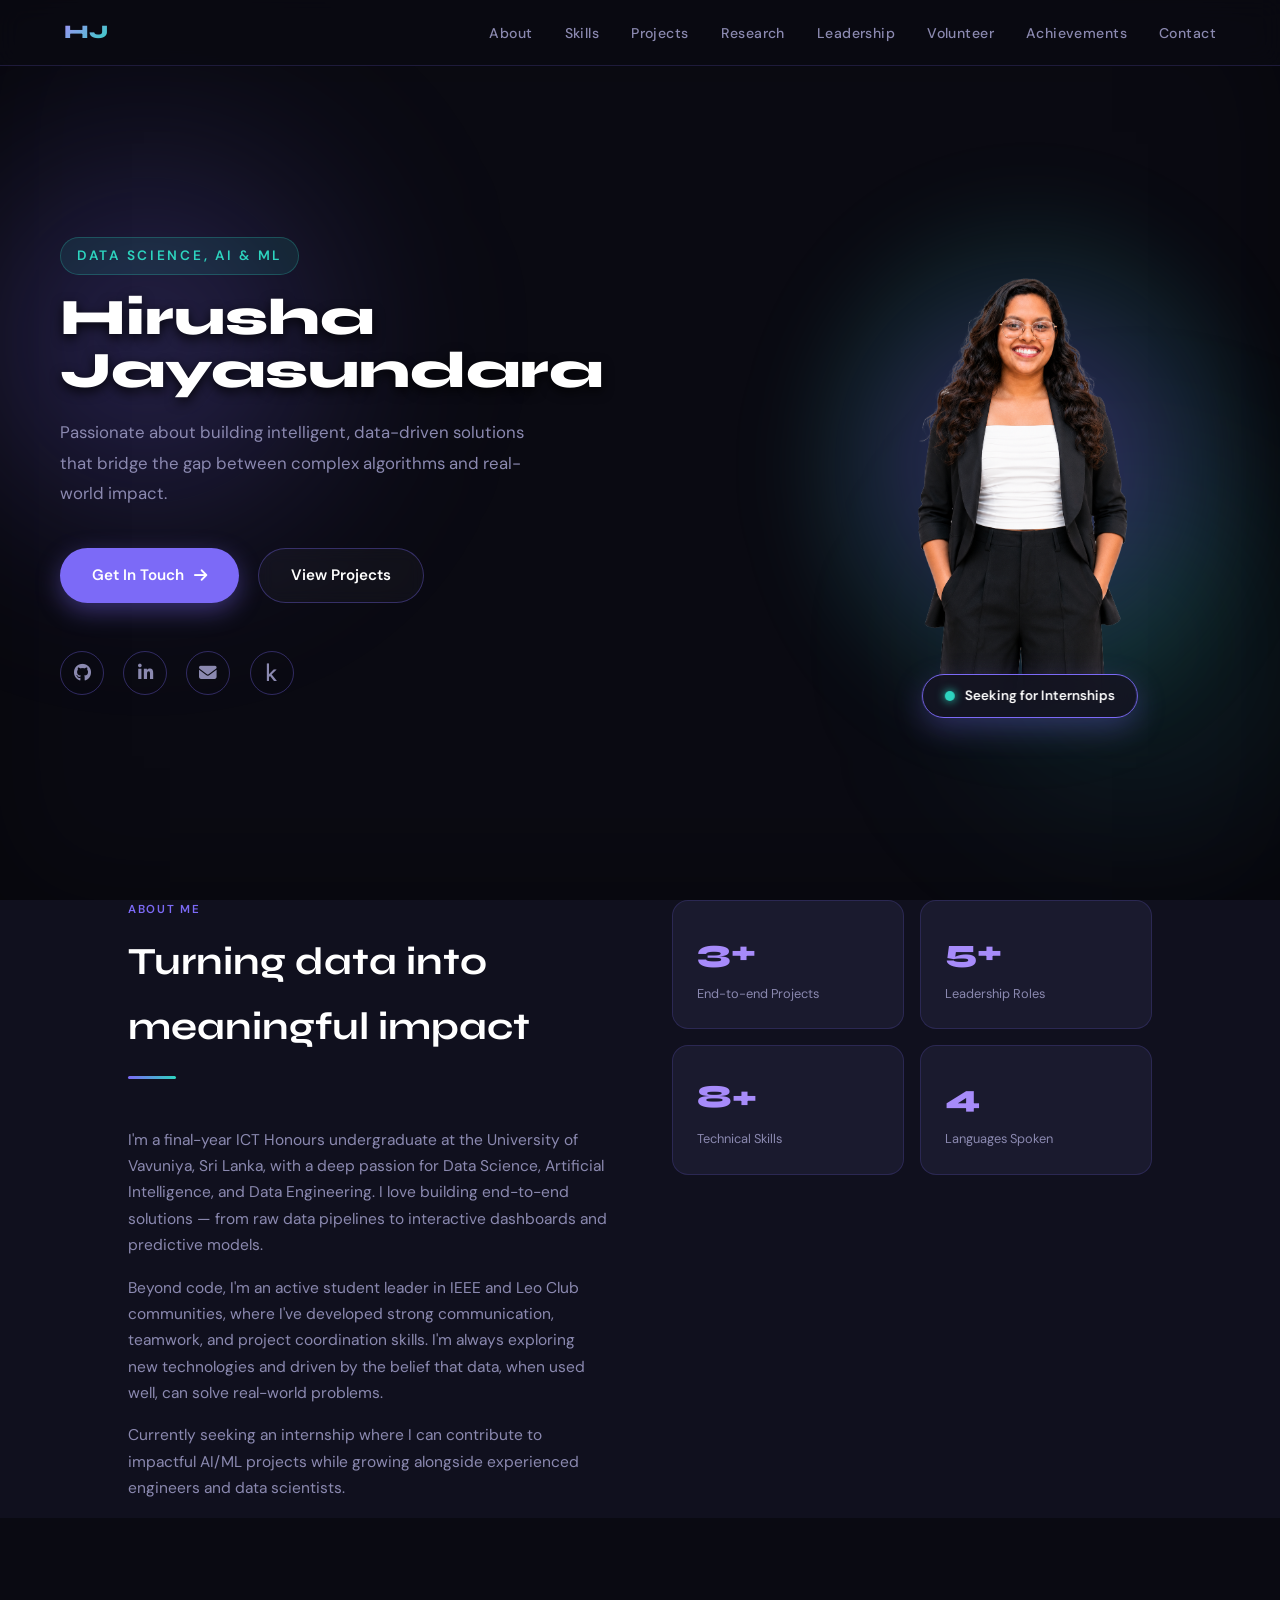
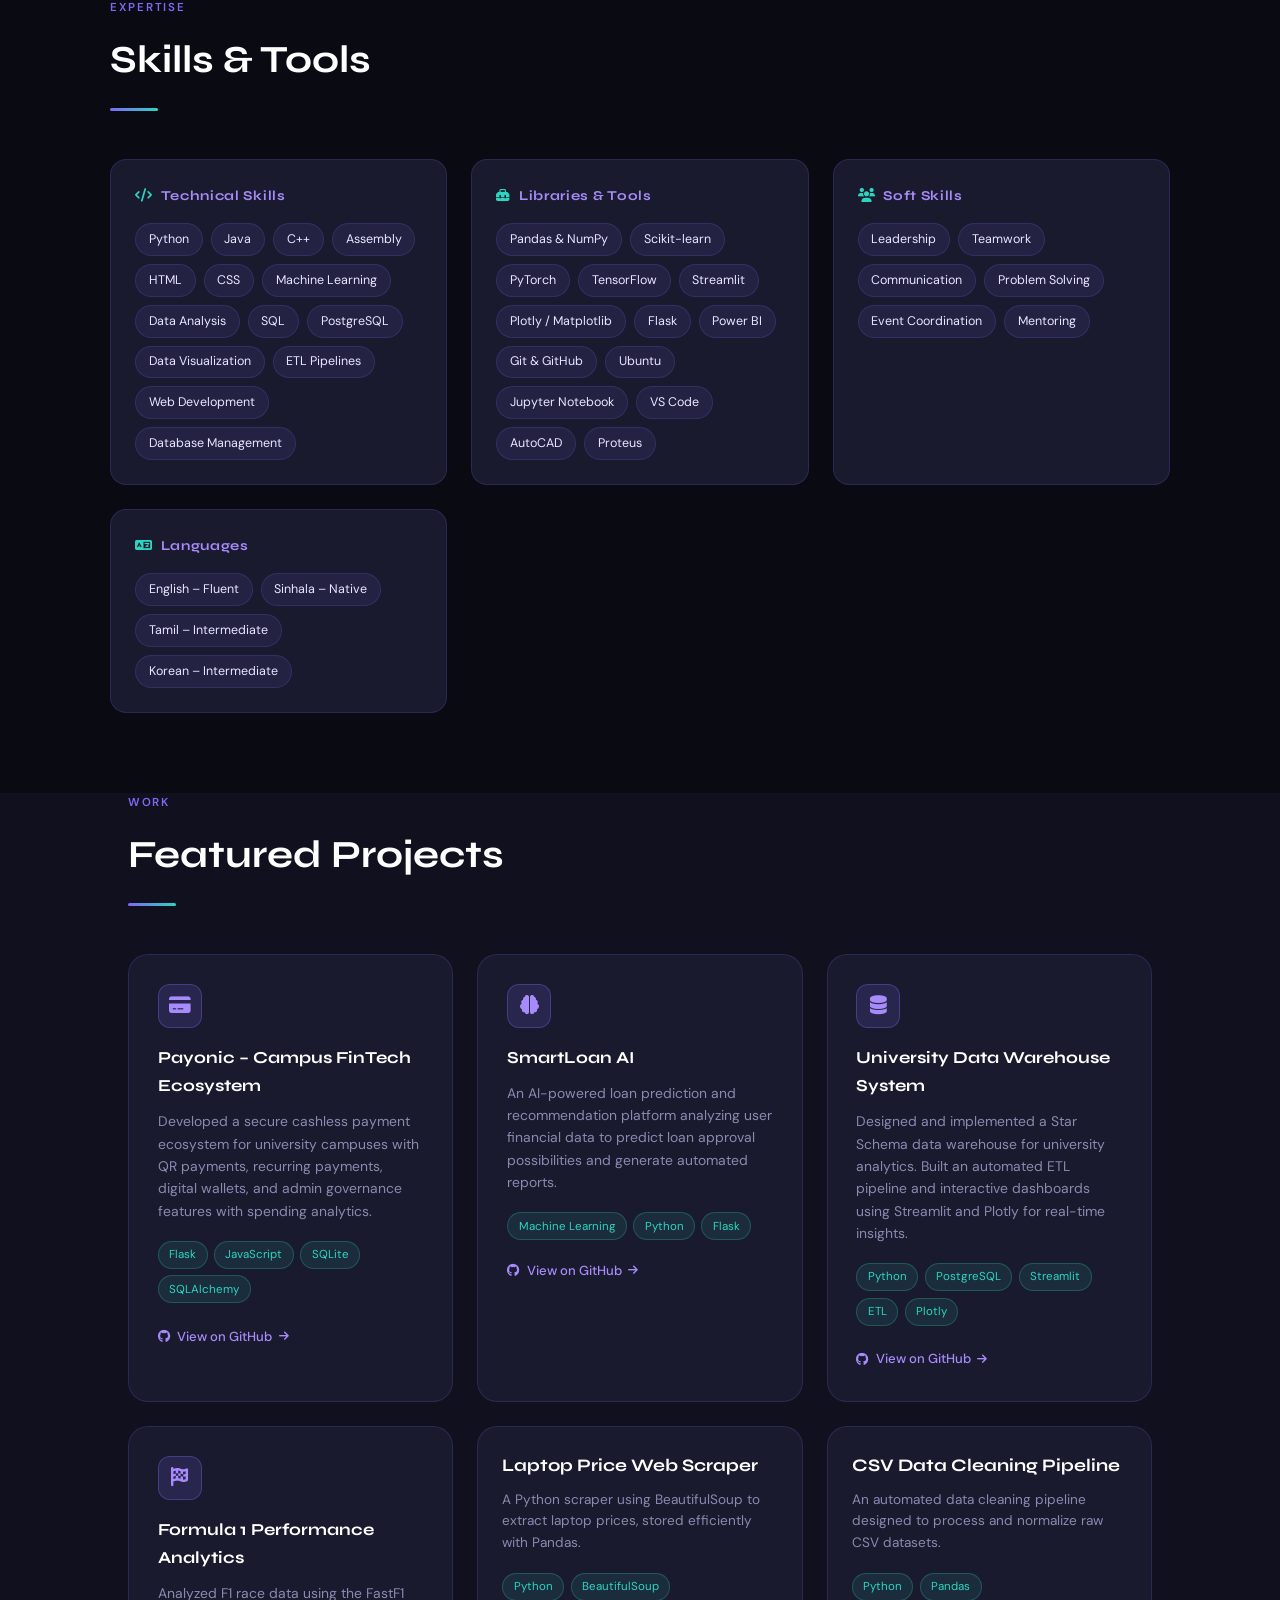
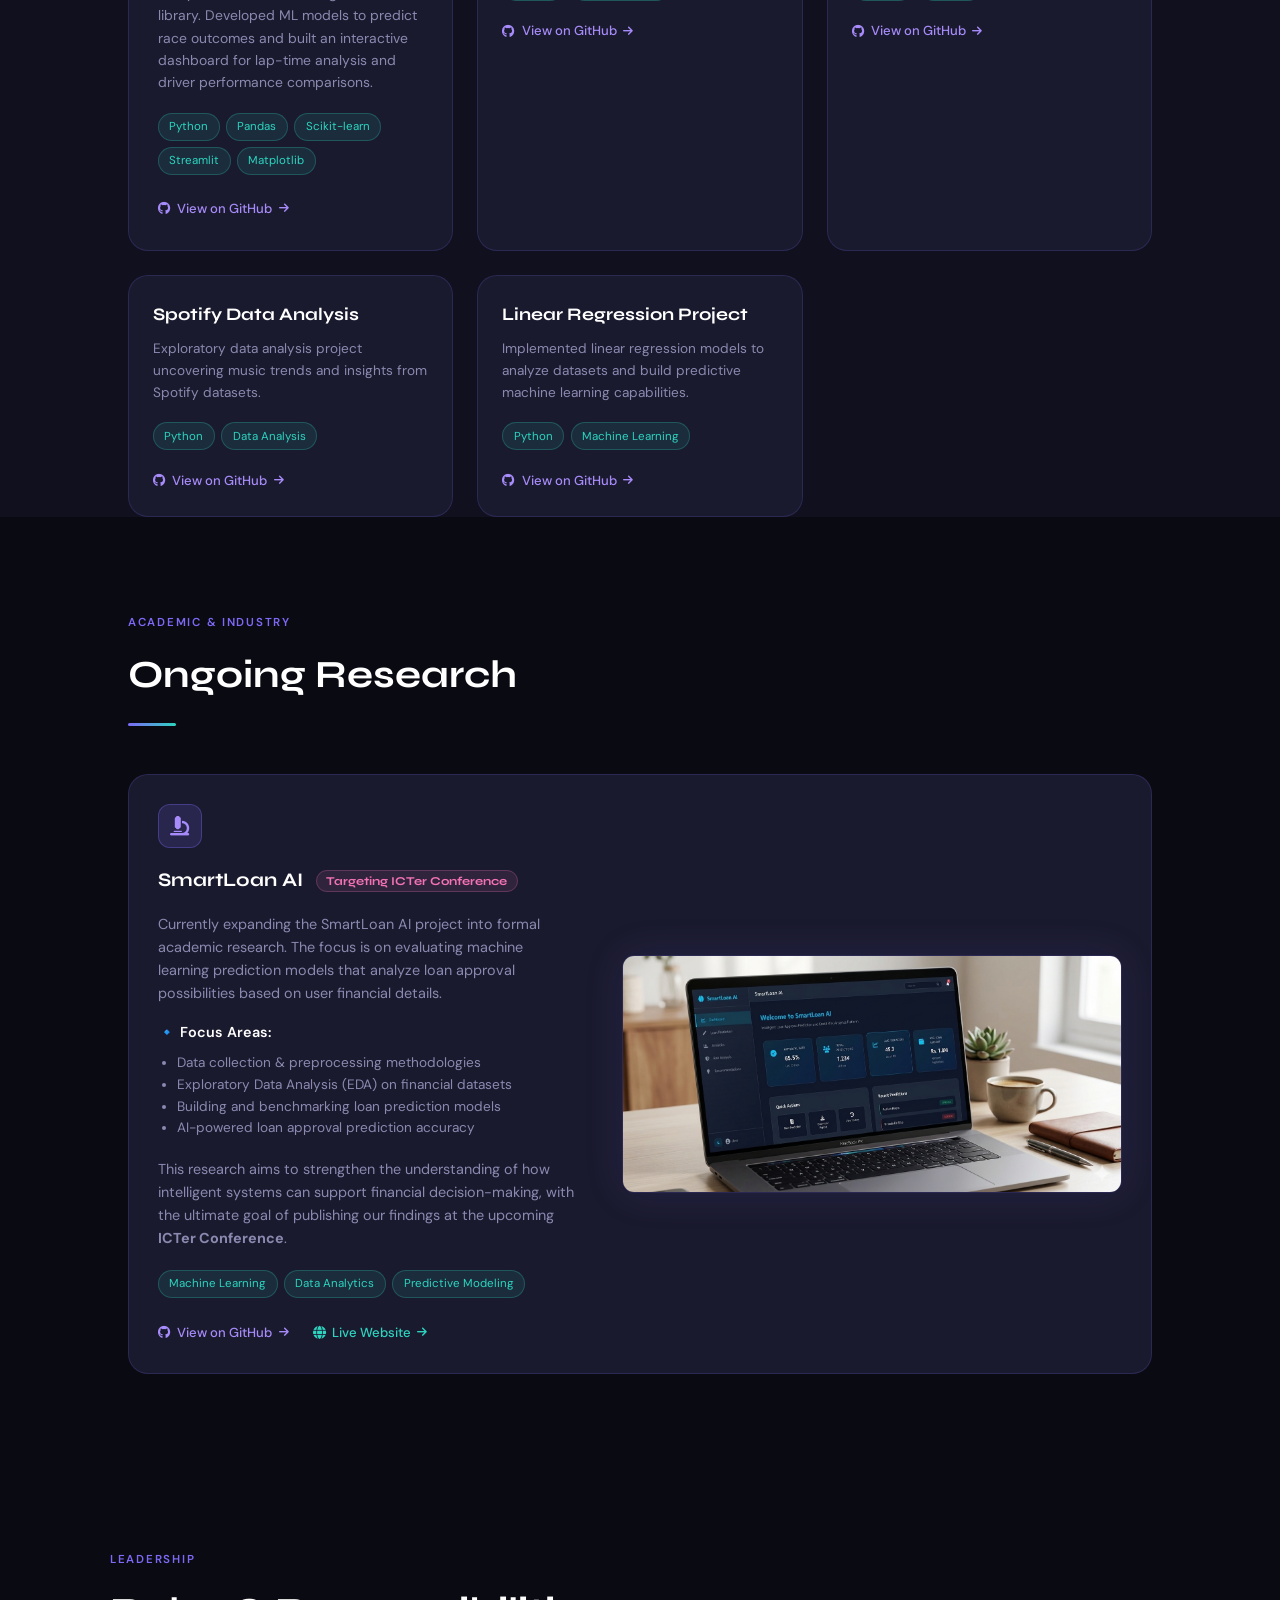
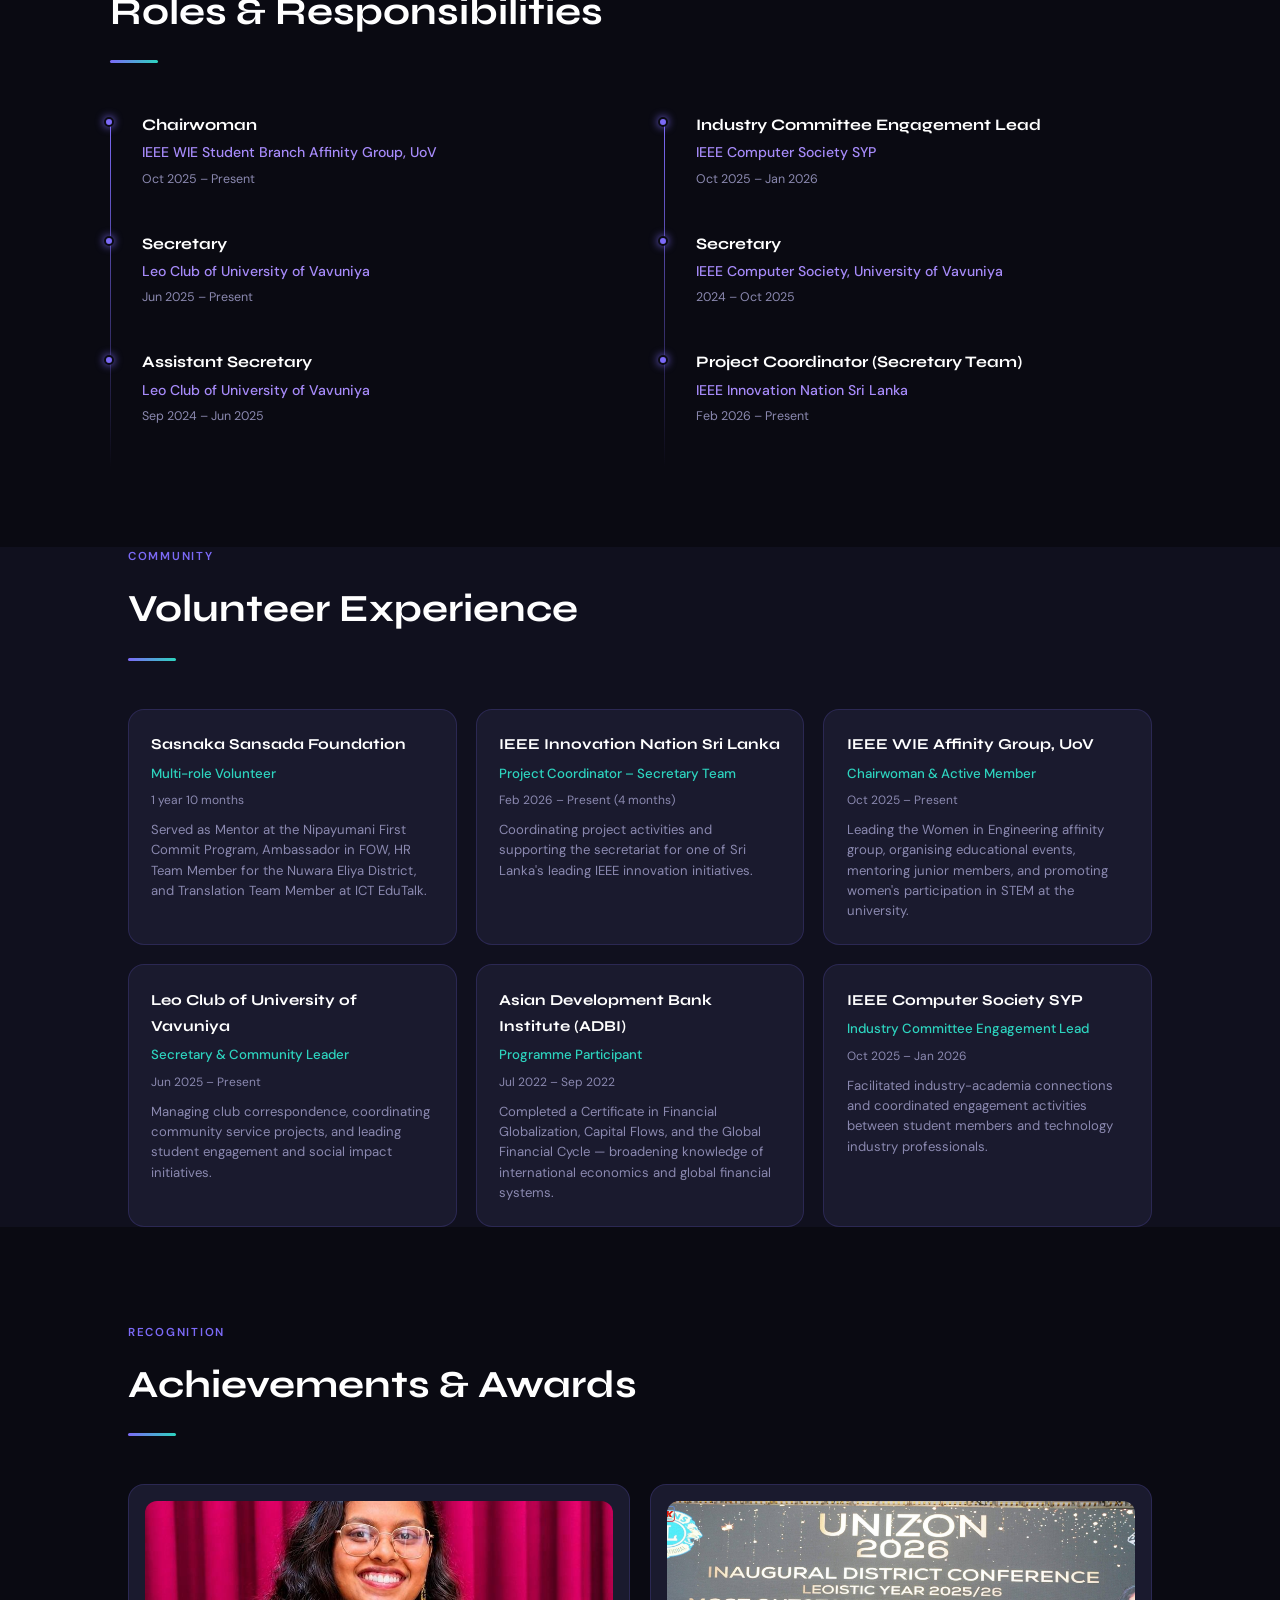
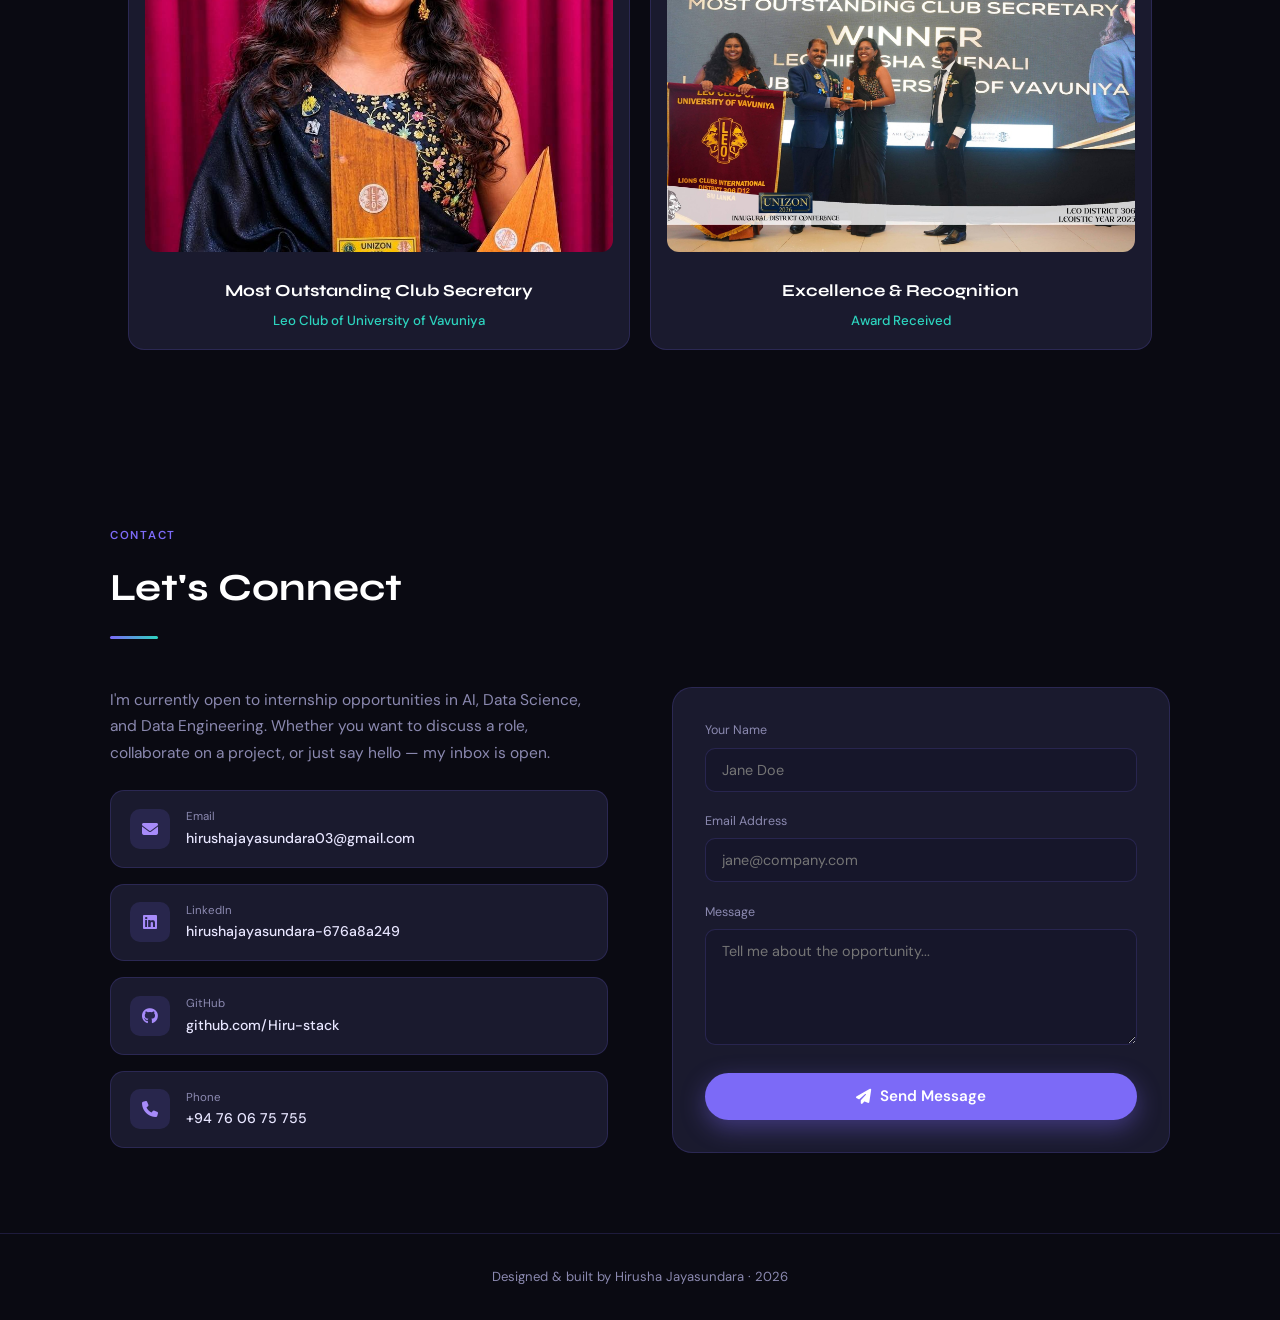
==== index.html @ dc1d9397 "Initial commit" ====
<!DOCTYPE html>
<html lang="en">
<head>
<meta charset="UTF-8"/>
<meta name="viewport" content="width=device-width, initial-scale=1.0"/>
<title>Hirusha Jayasundara – AI & Data Science</title>
<link href="https://fonts.googleapis.com/css2?family=Syne:wght@400;600;700;800&family=DM+Sans:ital,wght@0,300;0,400;0,500;1,300&display=swap" rel="stylesheet"/>
<link rel="stylesheet" href="https://cdnjs.cloudflare.com/ajax/libs/font-awesome/6.5.0/css/all.min.css"/>
<style>
  :root {
    --bg: #0a0a12;
    --bg2: #10101e;
    --bg3: #16162a;
    --card: #1a1a2e;
    --card2: #1f1f38;
    --accent: #7c6af7;
    --accent2: #a78bfa;
    --teal: #2dd4bf;
    --pink: #f472b6;
    --text: #e8e6ff;
    --muted: #8b89b0;
    --border: rgba(124,106,247,0.18);
    --border2: rgba(124,106,247,0.35);
    --glow: 0 0 40px rgba(124,106,247,0.12);
  }
  * { margin:0; padding:0; box-sizing:border-box; }
  html { scroll-behavior: smooth; }
  body {
    font-family: 'DM Sans', sans-serif;
    background: var(--bg);
    color: var(--text);
    overflow-x: hidden;
    line-height: 1.7;
  }

  /* SCROLLBAR */
  ::-webkit-scrollbar { width: 4px; }
  ::-webkit-scrollbar-track { background: var(--bg); }
  ::-webkit-scrollbar-thumb { background: var(--accent); border-radius: 2px; }

  /* NAV */
  nav {
    position: fixed; top: 0; left: 0; right: 0; z-index: 100;
    display: flex; align-items: center; justify-content: space-between;
    padding: 1rem 4rem;
    background: rgba(10,10,18,0.85);
    backdrop-filter: blur(12px);
    border-bottom: 0.5px solid var(--border);
  }
  .nav-logo {
    font-family: 'Syne', sans-serif;
    font-weight: 800; font-size: 1.2rem;
    background: linear-gradient(135deg, var(--accent2), var(--teal));
    -webkit-background-clip: text; -webkit-text-fill-color: transparent;
    background-clip: text;
  }
  .nav-links { display: flex; gap: 2rem; list-style: none; }
  .nav-links a {
    color: var(--muted); text-decoration: none; font-size: 0.88rem;
    font-weight: 500; letter-spacing: 0.03em;
    transition: color 0.2s;
  }
  .nav-links a:hover { color: var(--accent2); }

  /* SECTIONS */
  section { padding: 6rem 4rem; max-width: 1100px; margin: 0 auto; }

  /* GLOBAL CONTAINER */
.container {
  max-width: 1200px;
  margin: 0 auto;
  padding: 0 20px;
}

/* STANDARD SECTION SPACING */
section {
  padding-top: 80px;
  padding-bottom: 80px;
  padding-left: 20px;
  padding-right: 20px;
}

/* HERO WRAPPER CONTAINER */
.hero-wrapper {
  width: 100%;
}

/* Ensure hero content stays within container */
.hero-wrapper > .hero-3col {
  max-width: 1200px;
  margin: 0 auto;
}

/* MOBILE STACKING ORDER: Image on top */
@media (max-width: 900px) {
  .hero-center {
    order: -1; /* bring portrait to top */
  }
}

  /* HERO – 3-column glowing layout */
  #hero {
    min-height: 100vh;
    display: flex;
    align-items: center;
    justify-content: center;
    padding: 6rem 0 4rem; /* container handles horizontal padding */
    position: relative;
    overflow: hidden;
    background: var(--bg);
    /* subtle dark overlay */
    box-shadow: inset 0 0 120px rgba(0,0,0,0.4);
    
    /* OVERRIDE default section constraints so hero spans full screen */
    max-width: 100%;
    margin: 0;
  }

  /* Glowing background blobs */
  .hero-glow {
    position: absolute;
    border-radius: 50%;
    filter: blur(90px);
    pointer-events: none;
    z-index: 0;
  }
  .hero-glow-l {
    width: 500px; height: 500px;
    background: radial-gradient(circle, rgba(124,106,247,0.35) 0%, transparent 70%);
    top: 10%; left: -8%;
  }
  .hero-glow-r {
    width: 420px; height: 420px;
    background: radial-gradient(circle, rgba(45,212,191,0.18) 0%, transparent 70%);
    bottom: 5%; right: -5%;
  }

  /* 2-column grid */
  .hero-2col {
    position: relative; z-index: 1;
    display: grid;
    grid-template-columns: 1.1fr 0.9fr;
    align-items: center;
    gap: 4rem;
    width: 100%;
    margin: 0 auto;
  }

  /* LEFT: Content */
  .hero-content {
    display: flex;
    flex-direction: column;
    align-items: flex-start;
  }
  .hero-label {
    font-size: 0.85rem;
    font-weight: 600;
    letter-spacing: 0.2em;
    text-transform: uppercase;
    color: var(--teal);
    margin-bottom: 1rem;
    background: rgba(45,212,191,0.1);
    padding: 0.4rem 1rem;
    border-radius: 100px;
    border: 1px solid rgba(45,212,191,0.25);
  }
  .hero-name {
    font-family: 'Syne', sans-serif;
    font-size: clamp(2.5rem, 4vw, 4rem);
    font-weight: 800;
    line-height: 1.05;
    color: #fff;
    text-shadow: 0 4px 12px rgba(0,0,0,0.8);
    margin-bottom: 1.2rem;
    white-space: nowrap;
  }
  .hero-desc {
    font-size: 1.05rem;
    color: var(--muted);
    line-height: 1.8;
    margin-bottom: 2.5rem;
    max-width: 500px;
  }
  .hero-actions {
    display: flex;
    gap: 1.2rem;
    margin-bottom: 3rem;
  }
  .btn-primary {
    display: inline-flex;
    align-items: center;
    gap: 0.6rem;
    background: var(--accent);
    color: #fff;
    font-weight: 600;
    font-size: 0.95rem;
    padding: 0.85rem 2rem;
    border-radius: 100px;
    text-decoration: none;
    transition: all 0.3s;
    box-shadow: 0 8px 24px rgba(124,106,247,0.4);
  }
  .btn-primary:hover {
    background: #6a57e6;
    transform: translateY(-3px);
    box-shadow: 0 12px 32px rgba(124,106,247,0.6);
  }
  .btn-secondary {
    display: inline-flex;
    align-items: center;
    gap: 0.6rem;
    background: rgba(255,255,255,0.03);
    border: 1px solid var(--border2);
    color: #fff;
    font-weight: 600;
    font-size: 0.95rem;
    padding: 0.85rem 2rem;
    border-radius: 100px;
    text-decoration: none;
    transition: all 0.3s;
    backdrop-filter: blur(8px);
  }
  .btn-secondary:hover {
    background: rgba(255,255,255,0.08);
    transform: translateY(-3px);
    border-color: var(--accent);
  }
  
  .hero-socials {
    display: flex;
    gap: 1.2rem;
  }
  .hero-socials a {
    width: 44px; height: 44px;
    display: flex; align-items: center; justify-content: center;
    border-radius: 50%;
    border: 1px solid var(--border2);
    color: var(--muted);
    font-size: 1.1rem;
    text-decoration: none;
    transition: all 0.3s;
  }
  .hero-socials a:hover {
    color: #fff;
    border-color: var(--accent);
    background: rgba(124,106,247,0.15);
    transform: translateY(-4px);
  }

  /* RIGHT: Visual */
  .hero-visual {
    position: relative;
    display: flex;
    justify-content: flex-end;
    align-items: center;
  }
  .hero-portrait-wrap {
    position: relative;
    width: 100%;
    max-width: 380px;
  }
  .hero-portrait-glow {
    position: absolute;
    inset: -30px;
    background: radial-gradient(circle at 50% 50%, rgba(124,106,247,0.4) 0%, rgba(45,212,191,0.1) 60%, transparent 80%);
    border-radius: 50%;
    filter: blur(40px);
    z-index: 0;
  }
  .hero-portrait {
    position: relative; z-index: 1;
    width: 100%;
    border-radius: 20px;
    display: block;
    object-fit: cover;
  }
  .hero-badge {
    position: absolute;
    bottom: -15px;
    left: 50%;
    transform: translateX(-50%);
    z-index: 10;
    display: flex;
    align-items: center;
    gap: 0.6rem;
    background: rgba(20,20,35,0.85);
    border: 1px solid var(--accent);
    border-radius: 100px;
    padding: 0.6rem 1.4rem;
    font-size: 0.85rem;
    font-weight: 600;
    color: #fff;
    white-space: nowrap;
    backdrop-filter: blur(12px);
    box-shadow: 0 10px 30px rgba(124,106,247,0.3);
  }
  .badge-dot {
    width: 10px; height: 10px;
    border-radius: 50%;
    background: var(--teal);
    animation: pulse 2s infinite;
    flex-shrink: 0;
    box-shadow: 0 0 10px var(--teal);
  }
  @keyframes pulse {
    0%,100% { opacity:1; }
    50% { opacity:0.4; }
  }

  /* SECTION HEADERS */
  .sec-label {
    font-size: 0.72rem; font-weight: 600; letter-spacing: 0.15em;
    text-transform: uppercase; color: var(--accent); margin-bottom: 0.6rem;
  }
  .sec-title {
    font-family: 'Syne', sans-serif; font-size: clamp(1.8rem, 3vw, 2.4rem);
    font-weight: 700; margin-bottom: 1rem; color: #fff;
  }
  .sec-line {
    width: 48px; height: 3px; border-radius: 2px;
    background: linear-gradient(90deg, var(--accent), var(--teal));
    margin-bottom: 3rem;
  }

  /* ABOUT */
  #about { background: var(--bg2); max-width: 100%; padding-left: 10vw; padding-right: 10vw; }
  .about-inner { max-width: 1100px; margin: 0 auto; display: grid; grid-template-columns: 1fr 1fr; gap: 4rem; align-items: start; }
  .about-text p { color: var(--muted); margin-bottom: 1rem; font-size: 0.97rem; }
  .about-stats { display: grid; grid-template-columns: 1fr 1fr; gap: 1rem; }
  .stat-card {
    background: var(--card); border: 0.5px solid var(--border);
    border-radius: 16px; padding: 1.5rem;
    transition: border-color 0.2s, transform 0.2s;
  }
  .stat-card:hover { border-color: var(--border2); transform: translateY(-3px); }
  .stat-num {
    font-family: 'Syne', sans-serif; font-size: 2rem;
    font-weight: 800; color: var(--accent2);
  }
  .stat-lbl { font-size: 0.8rem; color: var(--muted); margin-top: 0.2rem; }

  /* SKILLS */
  .skills-grid { display: grid; grid-template-columns: repeat(auto-fit, minmax(280px, 1fr)); gap: 1.5rem; }
  .skill-group {
    background: var(--card); border: 0.5px solid var(--border);
    border-radius: 16px; padding: 1.5rem;
    transition: border-color 0.2s;
  }
  .skill-group:hover { border-color: var(--border2); }
  .skill-group-title {
    font-family: 'Syne', sans-serif; font-weight: 700;
    font-size: 0.85rem; letter-spacing: 0.05em;
    color: var(--accent2); margin-bottom: 1rem;
    display: flex; align-items: center; gap: 0.5rem;
  }
  .skill-group-title i { color: var(--teal); }
  .skill-tags { display: flex; flex-wrap: wrap; gap: 0.5rem; }
  .skill-tag {
    background: rgba(124,106,247,0.1); border: 0.5px solid var(--border);
    color: var(--text); font-size: 0.78rem; font-weight: 400;
    padding: 0.3rem 0.8rem; border-radius: 100px;
    transition: all 0.2s;
  }
  .skill-tag:hover { background: rgba(124,106,247,0.2); border-color: var(--border2); }

  /* PROJECTS */
  #projects { background: var(--bg2); max-width: 100%; padding-left: 10vw; padding-right: 10vw; }
  .projects-inner { max-width: 1100px; margin: 0 auto; }
  .projects-grid { display: grid; grid-template-columns: repeat(auto-fit, minmax(320px, 1fr)); gap: 1.5rem; }
  .project-card {
    background: var(--card); border: 0.5px solid var(--border);
    border-radius: 20px; padding: 1.8rem;
    transition: all 0.3s; position: relative; overflow: hidden;
  }
  .project-card::before {
    content: ''; position: absolute; top: 0; left: 0; right: 0; height: 2px;
    background: linear-gradient(90deg, var(--accent), var(--teal));
    opacity: 0; transition: opacity 0.3s;
  }
  .project-card:hover { border-color: var(--border2); transform: translateY(-4px); box-shadow: var(--glow); }
  .project-card:hover::before { opacity: 1; }
  .project-icon {
    width: 44px; height: 44px; border-radius: 12px;
    background: rgba(124,106,247,0.15); border: 0.5px solid var(--border2);
    display: flex; align-items: center; justify-content: center;
    margin-bottom: 1rem; font-size: 1.2rem; color: var(--accent2);
  }
  .project-name {
    font-family: 'Syne', sans-serif; font-size: 1.05rem;
    font-weight: 700; color: #fff; margin-bottom: 0.6rem;
  }
  .project-desc { font-size: 0.87rem; color: var(--muted); margin-bottom: 1.2rem; line-height: 1.6; }
  .project-stack { display: flex; flex-wrap: wrap; gap: 0.4rem; margin-bottom: 1.2rem; }
  .stack-tag {
    font-size: 0.72rem; padding: 0.2rem 0.65rem; border-radius: 100px;
    background: rgba(45,212,191,0.1); color: var(--teal);
    border: 0.5px solid rgba(45,212,191,0.25);
  }
  .project-link {
    display: inline-flex; align-items: center; gap: 0.4rem;
    color: var(--accent2); text-decoration: none; font-size: 0.82rem;
    font-weight: 500; transition: gap 0.2s;
  }
  .project-link:hover { gap: 0.7rem; }

  /* GITHUB REPOS */
  .github-section { margin-top: 3rem; }
  .github-title {
    font-family: 'Syne', sans-serif; font-weight: 700; font-size: 1.1rem;
    color: #fff; margin-bottom: 1.2rem;
    display: flex; align-items: center; gap: 0.7rem;
  }
  .github-title i { color: var(--muted); }
  #gh-repos { display: grid; grid-template-columns: repeat(auto-fit, minmax(260px, 1fr)); gap: 1rem; }
  .repo-card {
    background: var(--card2); border: 0.5px solid var(--border);
    border-radius: 14px; padding: 1.2rem; text-decoration: none;
    transition: all 0.2s; display: block;
  }
  .repo-card:hover { border-color: var(--border2); transform: translateY(-2px); }
  .repo-name { font-weight: 600; font-size: 0.88rem; color: var(--accent2); margin-bottom: 0.4rem; }
  .repo-desc { font-size: 0.8rem; color: var(--muted); margin-bottom: 0.8rem; line-height: 1.5; }
  .repo-meta { display: flex; align-items: center; gap: 1rem; font-size: 0.75rem; color: var(--muted); }
  .repo-lang { display: flex; align-items: center; gap: 0.35rem; }
  .lang-dot { width: 8px; height: 8px; border-radius: 50%; }
  .repo-stars { display: flex; align-items: center; gap: 0.3rem; }
  .gh-loading { color: var(--muted); font-size: 0.88rem; padding: 1rem; }

  /* LEADERSHIP */
  .timeline { position: relative; padding-left: 2rem; }
  .timeline::before {
    content: ''; position: absolute; left: 0; top: 0.6rem; bottom: 0;
    width: 1px; background: linear-gradient(180deg, var(--accent), transparent);
  }
  .tl-item { position: relative; margin-bottom: 2.5rem; }
  .tl-dot {
    position: absolute; left: -2.4rem; top: 0.4rem;
    width: 10px; height: 10px; border-radius: 50%;
    background: var(--accent); border: 2px solid var(--bg);
    box-shadow: 0 0 8px var(--accent);
  }
  .tl-role {
    font-family: 'Syne', sans-serif; font-weight: 700; font-size: 1rem; color: #fff;
  }
  .tl-org { color: var(--accent2); font-size: 0.88rem; font-weight: 500; margin: 0.2rem 0; }
  .tl-period { color: var(--muted); font-size: 0.78rem; }

  /* VOLUNTEER */
  #volunteer { background: var(--bg2); max-width: 100%; padding-left: 10vw; padding-right: 10vw; }
  .volunteer-inner { max-width: 1100px; margin: 0 auto; }
  .vol-grid { display: grid; grid-template-columns: repeat(auto-fit, minmax(280px, 1fr)); gap: 1.2rem; }
  .vol-card {
    background: var(--card); border: 0.5px solid var(--border);
    border-radius: 16px; padding: 1.4rem;
    transition: all 0.2s;
  }
  .vol-card:hover { border-color: var(--border2); transform: translateY(-3px); }
  .vol-org { font-family: 'Syne', sans-serif; font-weight: 700; font-size: 0.95rem; color: #fff; margin-bottom: 0.3rem; }
  .vol-role { color: var(--teal); font-size: 0.83rem; font-weight: 500; margin-bottom: 0.3rem; }
  .vol-period { color: var(--muted); font-size: 0.75rem; margin-bottom: 0.6rem; }
  .vol-desc { color: var(--muted); font-size: 0.82rem; line-height: 1.55; }

  /* CONTACT */
  .contact-grid { display: grid; grid-template-columns: 1fr 1fr; gap: 4rem; align-items: start; }
  .contact-text p { color: var(--muted); font-size: 0.97rem; margin-bottom: 1.5rem; }
  .contact-links { display: flex; flex-direction: column; gap: 1rem; }
  .contact-link {
    display: flex; align-items: center; gap: 1rem;
    background: var(--card); border: 0.5px solid var(--border);
    border-radius: 14px; padding: 1rem 1.2rem;
    text-decoration: none; color: var(--text);
    transition: all 0.2s;
  }
  .contact-link:hover { border-color: var(--border2); transform: translateX(4px); }
  .contact-icon {
    width: 40px; height: 40px; border-radius: 10px;
    background: rgba(124,106,247,0.15);
    display: flex; align-items: center; justify-content: center;
    font-size: 1rem; color: var(--accent2); flex-shrink: 0;
  }
  .cl-label { font-size: 0.72rem; color: var(--muted); }
  .cl-val { font-size: 0.88rem; font-weight: 500; color: var(--text); }
  .contact-form { background: var(--card); border: 0.5px solid var(--border); border-radius: 20px; padding: 2rem; }
  .form-row { margin-bottom: 1.2rem; }
  .form-row label { display: block; font-size: 0.78rem; color: var(--muted); margin-bottom: 0.4rem; }
  .form-row input, .form-row textarea {
    width: 100%; background: var(--bg3); border: 0.5px solid var(--border);
    border-radius: 10px; padding: 0.75rem 1rem; color: var(--text);
    font-family: 'DM Sans', sans-serif; font-size: 0.9rem;
    outline: none; transition: border-color 0.2s; resize: vertical;
  }
  .form-row input:focus, .form-row textarea:focus { border-color: var(--border2); }

  /* FOOTER */
  footer {
    text-align: center; padding: 2rem; color: var(--muted);
    font-size: 0.82rem; border-top: 0.5px solid var(--border);
  }

  /* ANIMATIONS */
  .fade-up { opacity: 0; transform: translateY(24px); transition: opacity 0.6s ease, transform 0.6s ease; }
  .fade-up.visible { opacity: 1; transform: translateY(0); }

  /* RESPONSIVE */
  @media (max-width: 900px) {
    .hero-2col {
      grid-template-columns: 1fr;
      text-align: center;
      gap: 3rem;
    }
    .hero-content {
      align-items: center;
    }
    .hero-desc { max-width: 100%; }
    .hero-visual { justify-content: center; order: -1; } /* Image on top */
    .hero-portrait-wrap { width: clamp(240px, 70vw, 320px); margin: 0 auto; }
  }
  @media (max-width: 768px) {
    nav { padding: 1rem 1.5rem; }
    .nav-links { display: none; }
    section { padding: 4rem 1.5rem; }
    #hero, #about, #projects, #research, #volunteer, #achievements { padding-left: 1.5rem; padding-right: 1.5rem; }
    .about-inner, .contact-grid { grid-template-columns: 1fr; }
    .about-stats { grid-template-columns: 1fr 1fr; }
  }
</style>
</head>
<body>

<nav>
  <div class="nav-logo">HJ</div>
  <ul class="nav-links">
    <li><a href="#about">About</a></li>
    <li><a href="#skills">Skills</a></li>
    <li><a href="#projects">Projects</a></li>
    <li><a href="#research">Research</a></li>
    <li><a href="#leadership">Leadership</a></li>
    <li><a href="#volunteer">Volunteer</a></li>
    <li><a href="#achievements">Achievements</a></li>
    <li><a href="#contact">Contact</a></li>
  </ul>
</nav>

<section id="hero">
  <div class="hero-glow hero-glow-l"></div>
  <div class="hero-glow hero-glow-r"></div>
  <div class="hero-wrapper container">
    <div class="hero-2col">
      <!-- LEFT: Content -->
      <div class="hero-content fade-up">
        <div class="hero-label">Data Science, AI &amp; ML</div>
        <h1 class="hero-name">Hirusha<br>Jayasundara</h1>
        <p class="hero-desc">Passionate about building intelligent, data-driven solutions that bridge the gap between complex algorithms and real-world impact.</p>
        
        <div class="hero-actions">
          <a href="#contact" class="btn-primary">Get In Touch <i class="fa-solid fa-arrow-right"></i></a>
          <a href="#projects" class="btn-secondary">View Projects</a>
        </div>

        <div class="hero-socials">
          <a href="https://github.com/Hiru-stack" target="_blank" aria-label="GitHub"><i class="fa-brands fa-github"></i></a>
          <a href="https://linkedin.com/in/hirushajayasundara-676a8a249" target="_blank" aria-label="LinkedIn"><i class="fa-brands fa-linkedin-in"></i></a>
          <a href="mailto:hirushajayasundara03@gmail.com" aria-label="Email"><i class="fa-solid fa-envelope"></i></a>
          <a href="#" aria-label="Kaggle"><i class="fa-brands fa-kaggle"></i></a>
        </div>
      </div>

      <!-- RIGHT: Visual -->
      <div class="hero-visual fade-up">
        <div class="hero-portrait-wrap">
          <div class="hero-portrait-glow"></div>
          <img src="111.png" alt="Hirusha Jayasundara" class="hero-portrait" />
          <div class="hero-badge">
            <span class="badge-dot"></span> Seeking for Internships
          </div>
        </div>
      </div>
    </div>
  </div>
</section>

<!-- ABOUT -->
<div id="about">
  <div class="about-inner">
    <div class="about-text fade-up">
      <div class="sec-label">About Me</div>
      <h2 class="sec-title">Turning data into<br/>meaningful impact</h2>
      <div class="sec-line"></div>
      <p>I'm a final-year ICT Honours undergraduate at the University of Vavuniya, Sri Lanka, with a deep passion for Data Science, Artificial Intelligence, and Data Engineering. I love building end-to-end solutions — from raw data pipelines to interactive dashboards and predictive models.</p>
      <p>Beyond code, I'm an active student leader in IEEE and Leo Club communities, where I've developed strong communication, teamwork, and project coordination skills. I'm always exploring new technologies and driven by the belief that data, when used well, can solve real-world problems.</p>
      <p>Currently seeking an internship where I can contribute to impactful AI/ML projects while growing alongside experienced engineers and data scientists.</p>
    </div>
    <div class="about-stats fade-up">
      <div class="stat-card">
        <div class="stat-num">3+</div>
        <div class="stat-lbl">End-to-end Projects</div>
      </div>
      <div class="stat-card">
        <div class="stat-num">5+</div>
        <div class="stat-lbl">Leadership Roles</div>
      </div>
      <div class="stat-card">
        <div class="stat-num">8+</div>
        <div class="stat-lbl">Technical Skills</div>
      </div>
      <div class="stat-card">
        <div class="stat-num">4</div>
        <div class="stat-lbl">Languages Spoken</div>
      </div>
    </div>
  </div>
</div>

<!-- SKILLS -->
<section id="skills">
  <div class="sec-label">Expertise</div>
  <h2 class="sec-title">Skills & Tools</h2>
  <div class="sec-line"></div>
  <div class="skills-grid fade-up">
    <div class="skill-group">
      <div class="skill-group-title"><i class="fa-solid fa-code"></i> Technical Skills</div>
      <div class="skill-tags">
        <span class="skill-tag">Python</span>
        <span class="skill-tag">Java</span>
        <span class="skill-tag">C++</span>
        <span class="skill-tag">Assembly</span>
        <span class="skill-tag">HTML</span>
        <span class="skill-tag">CSS</span>
        <span class="skill-tag">Machine Learning</span>
        <span class="skill-tag">Data Analysis</span>
        <span class="skill-tag">SQL</span>
        <span class="skill-tag">PostgreSQL</span>
        <span class="skill-tag">Data Visualization</span>
        <span class="skill-tag">ETL Pipelines</span>
        <span class="skill-tag">Web Development</span>
        <span class="skill-tag">Database Management</span>
      </div>
    </div>
    <div class="skill-group">
      <div class="skill-group-title"><i class="fa-solid fa-toolbox"></i> Libraries & Tools</div>
      <div class="skill-tags">
        <span class="skill-tag">Pandas & NumPy</span>
        <span class="skill-tag">Scikit-learn</span>
        <span class="skill-tag">PyTorch</span>
        <span class="skill-tag">TensorFlow</span>
        <span class="skill-tag">Streamlit</span>
        <span class="skill-tag">Plotly / Matplotlib</span>
        <span class="skill-tag">Flask</span>
        <span class="skill-tag">Power BI</span>
        <span class="skill-tag">Git & GitHub</span>
        <span class="skill-tag">Ubuntu</span>
        <span class="skill-tag">Jupyter Notebook</span>
        <span class="skill-tag">VS Code</span>
        <span class="skill-tag">AutoCAD</span>
        <span class="skill-tag">Proteus</span>
      </div>
    </div>
    <div class="skill-group">
      <div class="skill-group-title"><i class="fa-solid fa-users"></i> Soft Skills</div>
      <div class="skill-tags">
        <span class="skill-tag">Leadership</span>
        <span class="skill-tag">Teamwork</span>
        <span class="skill-tag">Communication</span>
        <span class="skill-tag">Problem Solving</span>
        <span class="skill-tag">Event Coordination</span>
        <span class="skill-tag">Mentoring</span>
      </div>
    </div>
    <div class="skill-group">
      <div class="skill-group-title"><i class="fa-solid fa-language"></i> Languages</div>
      <div class="skill-tags">
        <span class="skill-tag">English – Fluent</span>
        <span class="skill-tag">Sinhala – Native</span>
        <span class="skill-tag">Tamil – Intermediate</span>
        <span class="skill-tag">Korean – Intermediate</span>
      </div>
    </div>
  </div>
</section>

<!-- PROJECTS -->
<div id="projects">
  <div class="projects-inner">
    <div class="sec-label">Work</div>
    <h2 class="sec-title">Featured Projects</h2>
    <div class="sec-line"></div>
    <div class="projects-grid fade-up">

      <div class="project-card">
        <div class="project-icon"><i class="fa-solid fa-credit-card"></i></div>
        <div class="project-name">Payonic – Campus FinTech Ecosystem</div>
        <div class="project-desc">Developed a secure cashless payment ecosystem for university campuses with QR payments, recurring payments, digital wallets, and admin governance features with spending analytics.</div>
        <div class="project-stack">
          <span class="stack-tag">Flask</span>
          <span class="stack-tag">JavaScript</span>
          <span class="stack-tag">SQLite</span>
          <span class="stack-tag">SQLAlchemy</span>
        </div>
        <a href="https://github.com/Hiru-stack/PAYONIC" target="_blank" class="project-link">
          <i class="fa-brands fa-github"></i> View on GitHub <i class="fa-solid fa-arrow-right" style="font-size:0.7rem"></i>
        </a>
      </div>

      <div class="project-card">
        <div class="project-icon"><i class="fa-solid fa-brain"></i></div>
        <div class="project-name">SmartLoan AI</div>
        <div class="project-desc">An AI-powered loan prediction and recommendation platform analyzing user financial data to predict loan approval possibilities and generate automated reports.</div>
        <div class="project-stack">
          <span class="stack-tag">Machine Learning</span>
          <span class="stack-tag">Python</span>
          <span class="stack-tag">Flask</span>
        </div>
        <div style="display: flex; gap: 1rem; margin-top: 0.5rem;">
          <a href="https://github.com/Hiru-stack/SmartLoan-AI" target="_blank" class="project-link">
            <i class="fa-brands fa-github"></i> View on GitHub <i class="fa-solid fa-arrow-right" style="font-size:0.7rem"></i>
          </a>
        </div>
      </div>

      <div class="project-card">
        <div class="project-icon"><i class="fa-solid fa-database"></i></div>
        <div class="project-name">University Data Warehouse System</div>
        <div class="project-desc">Designed and implemented a Star Schema data warehouse for university analytics. Built an automated ETL pipeline and interactive dashboards using Streamlit and Plotly for real-time insights.</div>
        <div class="project-stack">
          <span class="stack-tag">Python</span>
          <span class="stack-tag">PostgreSQL</span>
          <span class="stack-tag">Streamlit</span>
          <span class="stack-tag">ETL</span>
          <span class="stack-tag">Plotly</span>
        </div>
        <a href="https://github.com/Hiru-stack/Data-engineering-project" target="_blank" class="project-link">
          <i class="fa-brands fa-github"></i> View on GitHub <i class="fa-solid fa-arrow-right" style="font-size:0.7rem"></i>
        </a>
      </div>

      <div class="project-card">
        <div class="project-icon"><i class="fa-solid fa-flag-checkered"></i></div>
        <div class="project-name">Formula 1 Performance Analytics</div>
        <div class="project-desc">Analyzed F1 race data using the FastF1 library. Developed ML models to predict race outcomes and built an interactive dashboard for lap-time analysis and driver performance comparisons.</div>
        <div class="project-stack">
          <span class="stack-tag">Python</span>
          <span class="stack-tag">Pandas</span>
          <span class="stack-tag">Scikit-learn</span>
          <span class="stack-tag">Streamlit</span>
          <span class="stack-tag">Matplotlib</span>
        </div>
        <a href="https://github.com/Hiru-stack/-Formula-1-Performance-Analytics" target="_blank" class="project-link">
          <i class="fa-brands fa-github"></i> View on GitHub <i class="fa-solid fa-arrow-right" style="font-size:0.7rem"></i>
        </a>
      </div>

      <div class="project-card" style="padding: 1.5rem;">
        <div class="project-name" style="font-size: 1.1rem; margin-bottom: 0.5rem;">Laptop Price Web Scraper</div>
        <div class="project-desc" style="font-size: 0.85rem;">A Python scraper using BeautifulSoup to extract laptop prices, stored efficiently with Pandas.</div>
        <div class="project-stack">
          <span class="stack-tag">Python</span>
          <span class="stack-tag">BeautifulSoup</span>
        </div>
        <div style="display: flex; gap: 1rem; margin-top: 0.5rem;">
          <a href="https://github.com/Hiru-stack/Laptop-Price-Web-Scraper" target="_blank" class="project-link">
            <i class="fa-brands fa-github"></i> View on GitHub <i class="fa-solid fa-arrow-right" style="font-size:0.7rem"></i>
          </a>
        </div>
      </div>

      <div class="project-card" style="padding: 1.5rem;">
        <div class="project-name" style="font-size: 1.1rem; margin-bottom: 0.5rem;">CSV Data Cleaning Pipeline</div>
        <div class="project-desc" style="font-size: 0.85rem;">An automated data cleaning pipeline designed to process and normalize raw CSV datasets.</div>
        <div class="project-stack">
          <span class="stack-tag">Python</span>
          <span class="stack-tag">Pandas</span>
        </div>
        <div style="display: flex; gap: 1rem; margin-top: 0.5rem;">
          <a href="https://github.com/Hiru-stack/CSV-Data-Cleaning-Pipeline" target="_blank" class="project-link">
            <i class="fa-brands fa-github"></i> View on GitHub <i class="fa-solid fa-arrow-right" style="font-size:0.7rem"></i>
          </a>
        </div>
      </div>

      <div class="project-card" style="padding: 1.5rem;">
        <div class="project-name" style="font-size: 1.1rem; margin-bottom: 0.5rem;">Spotify Data Analysis</div>
        <div class="project-desc" style="font-size: 0.85rem;">Exploratory data analysis project uncovering music trends and insights from Spotify datasets.</div>
        <div class="project-stack">
          <span class="stack-tag">Python</span>
          <span class="stack-tag">Data Analysis</span>
        </div>
        <div style="display: flex; gap: 1rem; margin-top: 0.5rem;">
          <a href="https://github.com/Hiru-stack/SpotifyProject-DataAnalyze" target="_blank" class="project-link">
            <i class="fa-brands fa-github"></i> View on GitHub <i class="fa-solid fa-arrow-right" style="font-size:0.7rem"></i>
          </a>
        </div>
      </div>

      <div class="project-card" style="padding: 1.5rem;">
        <div class="project-name" style="font-size: 1.1rem; margin-bottom: 0.5rem;">Linear Regression Project</div>
        <div class="project-desc" style="font-size: 0.85rem;">Implemented linear regression models to analyze datasets and build predictive machine learning capabilities.</div>
        <div class="project-stack">
          <span class="stack-tag">Python</span>
          <span class="stack-tag">Machine Learning</span>
        </div>
        <div style="display: flex; gap: 1rem; margin-top: 0.5rem;">
          <a href="https://github.com/Hiru-stack/Linear-Regression-Project" target="_blank" class="project-link">
            <i class="fa-brands fa-github"></i> View on GitHub <i class="fa-solid fa-arrow-right" style="font-size:0.7rem"></i>
          </a>
        </div>
      </div>

    </div>
  </div>
</div>

<!-- RESEARCH -->
<div id="research" style="background: var(--bg); max-width: 100%; padding-top: 6rem; padding-bottom: 6rem; padding-left: 10vw; padding-right: 10vw;">
  <div class="projects-inner">
    <div class="sec-label">Academic & Industry</div>
    <h2 class="sec-title">Ongoing Research</h2>
    <div class="sec-line"></div>
    <div class="projects-grid fade-up" style="grid-template-columns: 1fr;">

      <div class="project-card">
        <div style="display: flex; justify-content: space-between; align-items: stretch; flex-wrap: wrap-reverse; gap: 3rem;">
          <div style="flex: 1; min-width: 300px;">
            <div class="project-icon"><i class="fa-solid fa-microscope"></i></div>
            <div class="project-name" style="font-size: 1.2rem; margin-bottom: 1rem;">SmartLoan AI <span style="font-size:0.75rem; color:var(--pink); border: 0.5px solid rgba(244,114,182,0.25); border-radius:100px; padding:0.2rem 0.6rem; margin-left:0.5rem; background:rgba(244,114,182,0.1); vertical-align:middle;">Targeting ICTer Conference</span></div>
            
            <div class="project-desc" style="font-size: 0.9rem;">
              <p style="margin-bottom: 1rem;">Currently expanding the SmartLoan AI project into formal academic research. The focus is on evaluating machine learning prediction models that analyze loan approval possibilities based on user financial details.</p>
              
              <p style="margin-bottom: 0.5rem; color: #fff; font-weight: 600;">🔹 Focus Areas:</p>
              <ul style="margin-left: 1.2rem; margin-bottom: 1.2rem; color: var(--muted); font-size: 0.85rem; line-height: 1.6; list-style-type: disc;">
                <li>Data collection & preprocessing methodologies</li>
                <li>Exploratory Data Analysis (EDA) on financial datasets</li>
                <li>Building and benchmarking loan prediction models</li>
                <li>AI-powered loan approval prediction accuracy</li>
              </ul>
              
              <p style="margin-bottom: 1.2rem;">This research aims to strengthen the understanding of how intelligent systems can support financial decision-making, with the ultimate goal of publishing our findings at the upcoming <strong>ICTer Conference</strong>.</p>
            </div>
            
            <div class="project-stack">
              <span class="stack-tag">Machine Learning</span>
              <span class="stack-tag">Data Analytics</span>
              <span class="stack-tag">Predictive Modeling</span>
            </div>
            
            <div style="display: flex; gap: 1.5rem; margin-top: 1.5rem;">
              <a href="https://github.com/Hiru-stack/SmartLoan-AI" target="_blank" class="project-link">
                <i class="fa-brands fa-github"></i> View on GitHub <i class="fa-solid fa-arrow-right" style="font-size:0.7rem"></i>
              </a>
              <a href="https://lnkd.in/gsENwEHK" target="_blank" class="project-link" style="color: var(--teal);">
                <i class="fa-solid fa-globe"></i> Live Website <i class="fa-solid fa-arrow-right" style="font-size:0.7rem"></i>
              </a>
            </div>
          </div>
          
          <div style="flex: 1.2; min-width: 300px; display: flex; align-items: center; justify-content: center;">
             <img src="ss.png" alt="SmartLoan AI Research" style="width: 100%; border-radius: 12px; object-fit: cover; border: 1px solid var(--border); box-shadow: var(--glow);">
          </div>
        </div>
      </div>

    </div>
  </div>
</div>

<!-- LEADERSHIP -->
<section id="leadership">
  <div class="sec-label">Leadership</div>
  <h2 class="sec-title">Roles & Responsibilities</h2>
  <div class="sec-line"></div>
  <div style="display:grid; grid-template-columns: repeat(auto-fit, minmax(300px,1fr)); gap:3rem;" class="fade-up">
    <div class="timeline">
      <div class="tl-item">
        <div class="tl-dot"></div>
        <div class="tl-role">Chairwoman</div>
        <div class="tl-org">IEEE WIE Student Branch Affinity Group, UoV</div>
        <div class="tl-period">Oct 2025 – Present</div>
      </div>
      <div class="tl-item">
        <div class="tl-dot"></div>
        <div class="tl-role">Secretary</div>
        <div class="tl-org">Leo Club of University of Vavuniya</div>
        <div class="tl-period">Jun 2025 – Present</div>
      </div>
      <div class="tl-item">
        <div class="tl-dot"></div>
        <div class="tl-role">Assistant Secretary</div>
        <div class="tl-org">Leo Club of University of Vavuniya</div>
        <div class="tl-period">Sep 2024 – Jun 2025</div>
      </div>
    </div>
    <div class="timeline">
      <div class="tl-item">
        <div class="tl-dot"></div>
        <div class="tl-role">Industry Committee Engagement Lead</div>
        <div class="tl-org">IEEE Computer Society SYP</div>
        <div class="tl-period">Oct 2025 – Jan 2026</div>
      </div>
      <div class="tl-item">
        <div class="tl-dot"></div>
        <div class="tl-role">Secretary</div>
        <div class="tl-org">IEEE Computer Society, University of Vavuniya</div>
        <div class="tl-period">2024 – Oct 2025</div>
      </div>
      <div class="tl-item">
        <div class="tl-dot"></div>
        <div class="tl-role">Project Coordinator (Secretary Team)</div>
        <div class="tl-org">IEEE Innovation Nation Sri Lanka</div>
        <div class="tl-period">Feb 2026 – Present</div>
      </div>
    </div>
  </div>
</section>

<!-- VOLUNTEER -->
<div id="volunteer">
  <div class="volunteer-inner">
    <div class="sec-label">Community</div>
    <h2 class="sec-title">Volunteer Experience</h2>
    <div class="sec-line"></div>
    <div class="vol-grid fade-up">

      <div class="vol-card">
        <div class="vol-org">Sasnaka Sansada Foundation</div>
        <div class="vol-role">Multi-role Volunteer</div>
        <div class="vol-period">1 year 10 months</div>
        <div class="vol-desc">Served as Mentor at the Nipayumani First Commit Program, Ambassador in FOW, HR Team Member for the Nuwara Eliya District, and Translation Team Member at ICT EduTalk.</div>
      </div>

      <div class="vol-card">
        <div class="vol-org">IEEE Innovation Nation Sri Lanka</div>
        <div class="vol-role">Project Coordinator – Secretary Team</div>
        <div class="vol-period">Feb 2026 – Present (4 months)</div>
        <div class="vol-desc">Coordinating project activities and supporting the secretariat for one of Sri Lanka's leading IEEE innovation initiatives.</div>
      </div>

      <div class="vol-card">
        <div class="vol-org">IEEE WIE Affinity Group, UoV</div>
        <div class="vol-role">Chairwoman & Active Member</div>
        <div class="vol-period">Oct 2025 – Present</div>
        <div class="vol-desc">Leading the Women in Engineering affinity group, organising educational events, mentoring junior members, and promoting women's participation in STEM at the university.</div>
      </div>

      <div class="vol-card">
        <div class="vol-org">Leo Club of University of Vavuniya</div>
        <div class="vol-role">Secretary & Community Leader</div>
        <div class="vol-period">Jun 2025 – Present</div>
        <div class="vol-desc">Managing club correspondence, coordinating community service projects, and leading student engagement and social impact initiatives.</div>
      </div>

      <div class="vol-card">
        <div class="vol-org">Asian Development Bank Institute (ADBI)</div>
        <div class="vol-role">Programme Participant</div>
        <div class="vol-period">Jul 2022 – Sep 2022</div>
        <div class="vol-desc">Completed a Certificate in Financial Globalization, Capital Flows, and the Global Financial Cycle — broadening knowledge of international economics and global financial systems.</div>
      </div>

      <div class="vol-card">
        <div class="vol-org">IEEE Computer Society SYP</div>
        <div class="vol-role">Industry Committee Engagement Lead</div>
        <div class="vol-period">Oct 2025 – Jan 2026</div>
        <div class="vol-desc">Facilitated industry-academia connections and coordinated engagement activities between student members and technology industry professionals.</div>
      </div>

    </div>
  </div>
</div>

<!-- ACHIEVEMENTS -->
<div id="achievements" style="background: var(--bg); max-width: 100%; padding-top: 6rem; padding-bottom: 6rem; padding-left: 10vw; padding-right: 10vw;">
  <div class="volunteer-inner">
    <div class="sec-label">Recognition</div>
    <h2 class="sec-title">Achievements & Awards</h2>
    <div class="sec-line"></div>
    <div class="vol-grid fade-up">

      <div class="vol-card" style="padding: 1rem; text-align: center;">
        <img src="most oustanding club secretary.jpg" alt="Most Outstanding Club Secretary" style="width: 100%; border-radius: 12px; margin-bottom: 1rem; object-fit: cover; aspect-ratio: 4/3;">
        <div class="vol-org" style="font-size: 1.05rem;">Most Outstanding Club Secretary</div>
        <div class="vol-role" style="margin-bottom: 0;">Leo Club of University of Vavuniya</div>
      </div>

      <div class="vol-card" style="padding: 1rem; text-align: center;">
        <img src="award receive.jpg" alt="Award Receive" style="width: 100%; border-radius: 12px; margin-bottom: 1rem; object-fit: cover; aspect-ratio: 4/3;">
        <div class="vol-org" style="font-size: 1.05rem;">Excellence & Recognition</div>
        <div class="vol-role" style="margin-bottom: 0;">Award Received</div>
      </div>

    </div>
  </div>
</div>

<!-- CONTACT -->
<section id="contact">
  <div class="sec-label">Contact</div>
  <h2 class="sec-title">Let's Connect</h2>
  <div class="sec-line"></div>
  <div class="contact-grid fade-up">
    <div class="contact-text">
      <p>I'm currently open to internship opportunities in AI, Data Science, and Data Engineering. Whether you want to discuss a role, collaborate on a project, or just say hello — my inbox is open.</p>
      <div class="contact-links">
        <a href="mailto:hirushajayasundara03@gmail.com" class="contact-link">
          <div class="contact-icon"><i class="fa-solid fa-envelope"></i></div>
          <div>
            <div class="cl-label">Email</div>
            <div class="cl-val">hirushajayasundara03@gmail.com</div>
          </div>
        </a>
        <a href="https://linkedin.com/in/hirushajayasundara-676a8a249" target="_blank" class="contact-link">
          <div class="contact-icon"><i class="fa-brands fa-linkedin"></i></div>
          <div>
            <div class="cl-label">LinkedIn</div>
            <div class="cl-val">hirushajayasundara-676a8a249</div>
          </div>
        </a>
        <a href="https://github.com/Hiru-stack" target="_blank" class="contact-link">
          <div class="contact-icon"><i class="fa-brands fa-github"></i></div>
          <div>
            <div class="cl-label">GitHub</div>
            <div class="cl-val">github.com/Hiru-stack</div>
          </div>
        </a>
        <a href="tel:+94760675755" class="contact-link">
          <div class="contact-icon"><i class="fa-solid fa-phone"></i></div>
          <div>
            <div class="cl-label">Phone</div>
            <div class="cl-val">+94 76 06 75 755</div>
          </div>
        </a>
      </div>
    </div>
    <form action="https://formsubmit.co/hirushajayasundara03@gmail.com" method="POST" class="contact-form">
      <!-- Formsubmit Configuration -->
      <input type="hidden" name="_subject" value="New Contact from Portfolio!">
      <input type="text" name="_honey" style="display:none">
      <input type="hidden" name="_captcha" value="false">

      <div class="form-row">
        <label>Your Name</label>
        <input type="text" name="name" placeholder="Jane Doe" required/>
      </div>
      <div class="form-row">
        <label>Email Address</label>
        <input type="email" name="email" placeholder="jane@company.com" required/>
      </div>
      <div class="form-row">
        <label>Message</label>
        <textarea name="message" rows="5" placeholder="Tell me about the opportunity..." required></textarea>
      </div>
      <button type="submit" class="btn-primary" style="width:100%; justify-content:center; border:none; cursor:pointer; font-family: inherit;">
        <i class="fa-solid fa-paper-plane"></i> Send Message
      </button>
    </form>
  </div>
</section>

<footer>
  <p>Designed & built by Hirusha Jayasundara · 2026</p>
</footer>

<script>
const langColors = {
  Python: '#3572A5', JavaScript: '#f1e05a', HTML: '#e34c26',
  CSS: '#563d7c', TypeScript: '#2b7489', Jupyter: '#DA5B0B',
  Shell: '#89e051', default: '#8b89b0'
};

const observer = new IntersectionObserver((entries) => {
  entries.forEach(e => { if(e.isIntersecting) e.target.classList.add('visible'); });
}, { threshold: 0.1 });
document.querySelectorAll('.fade-up').forEach(el => observer.observe(el));
</script>
</body>
</html>
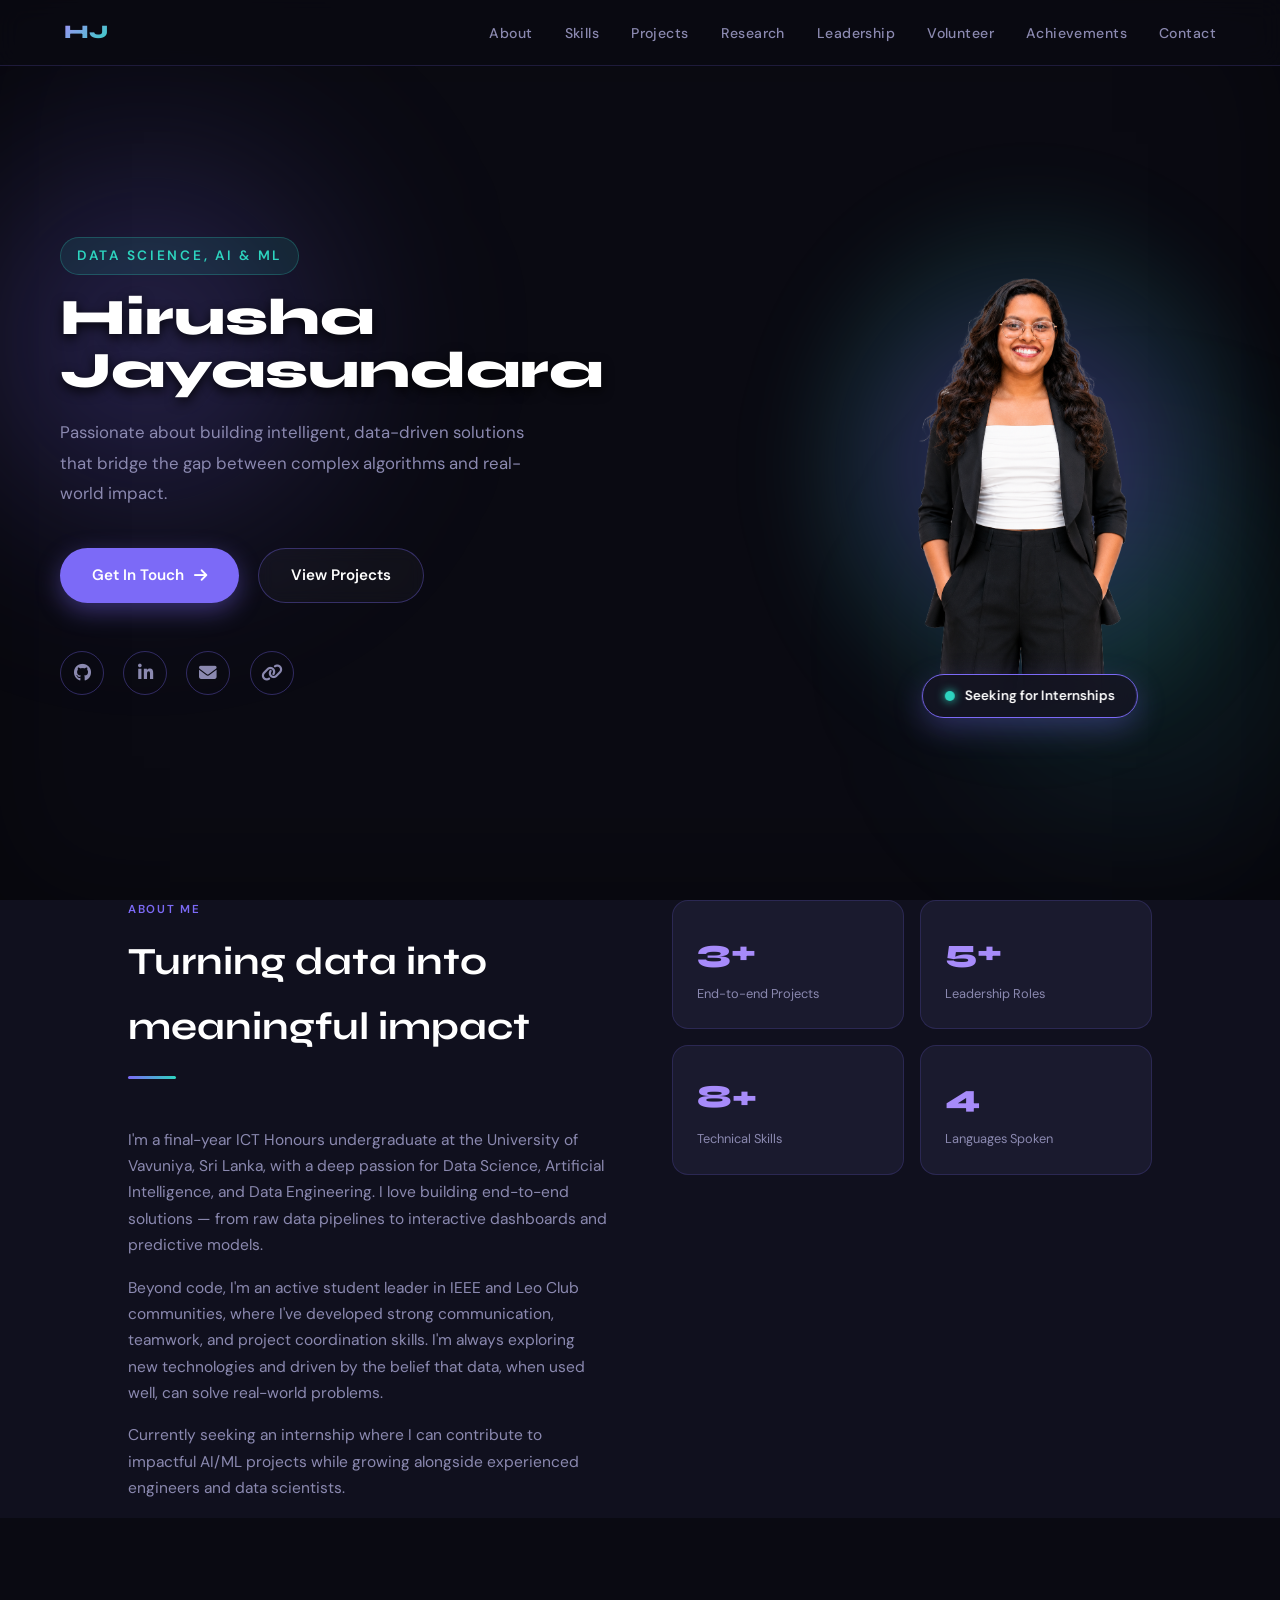
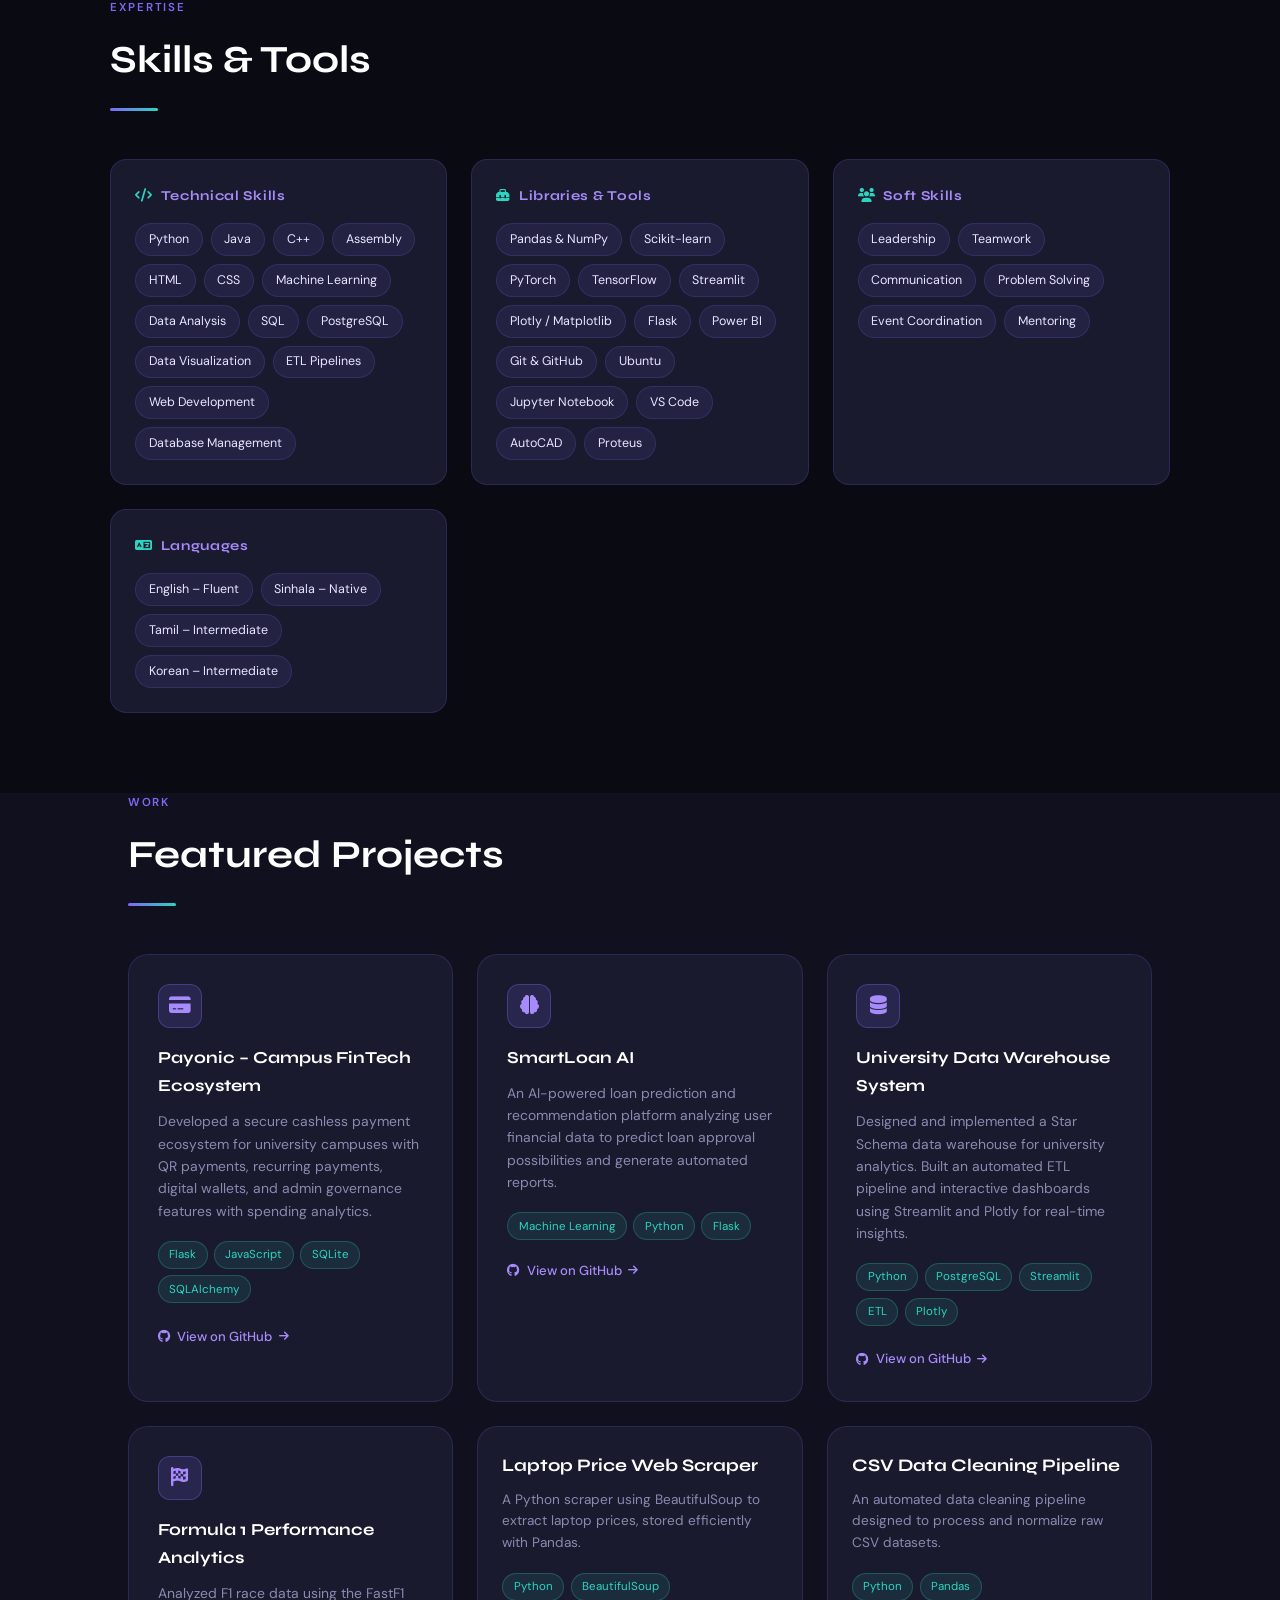
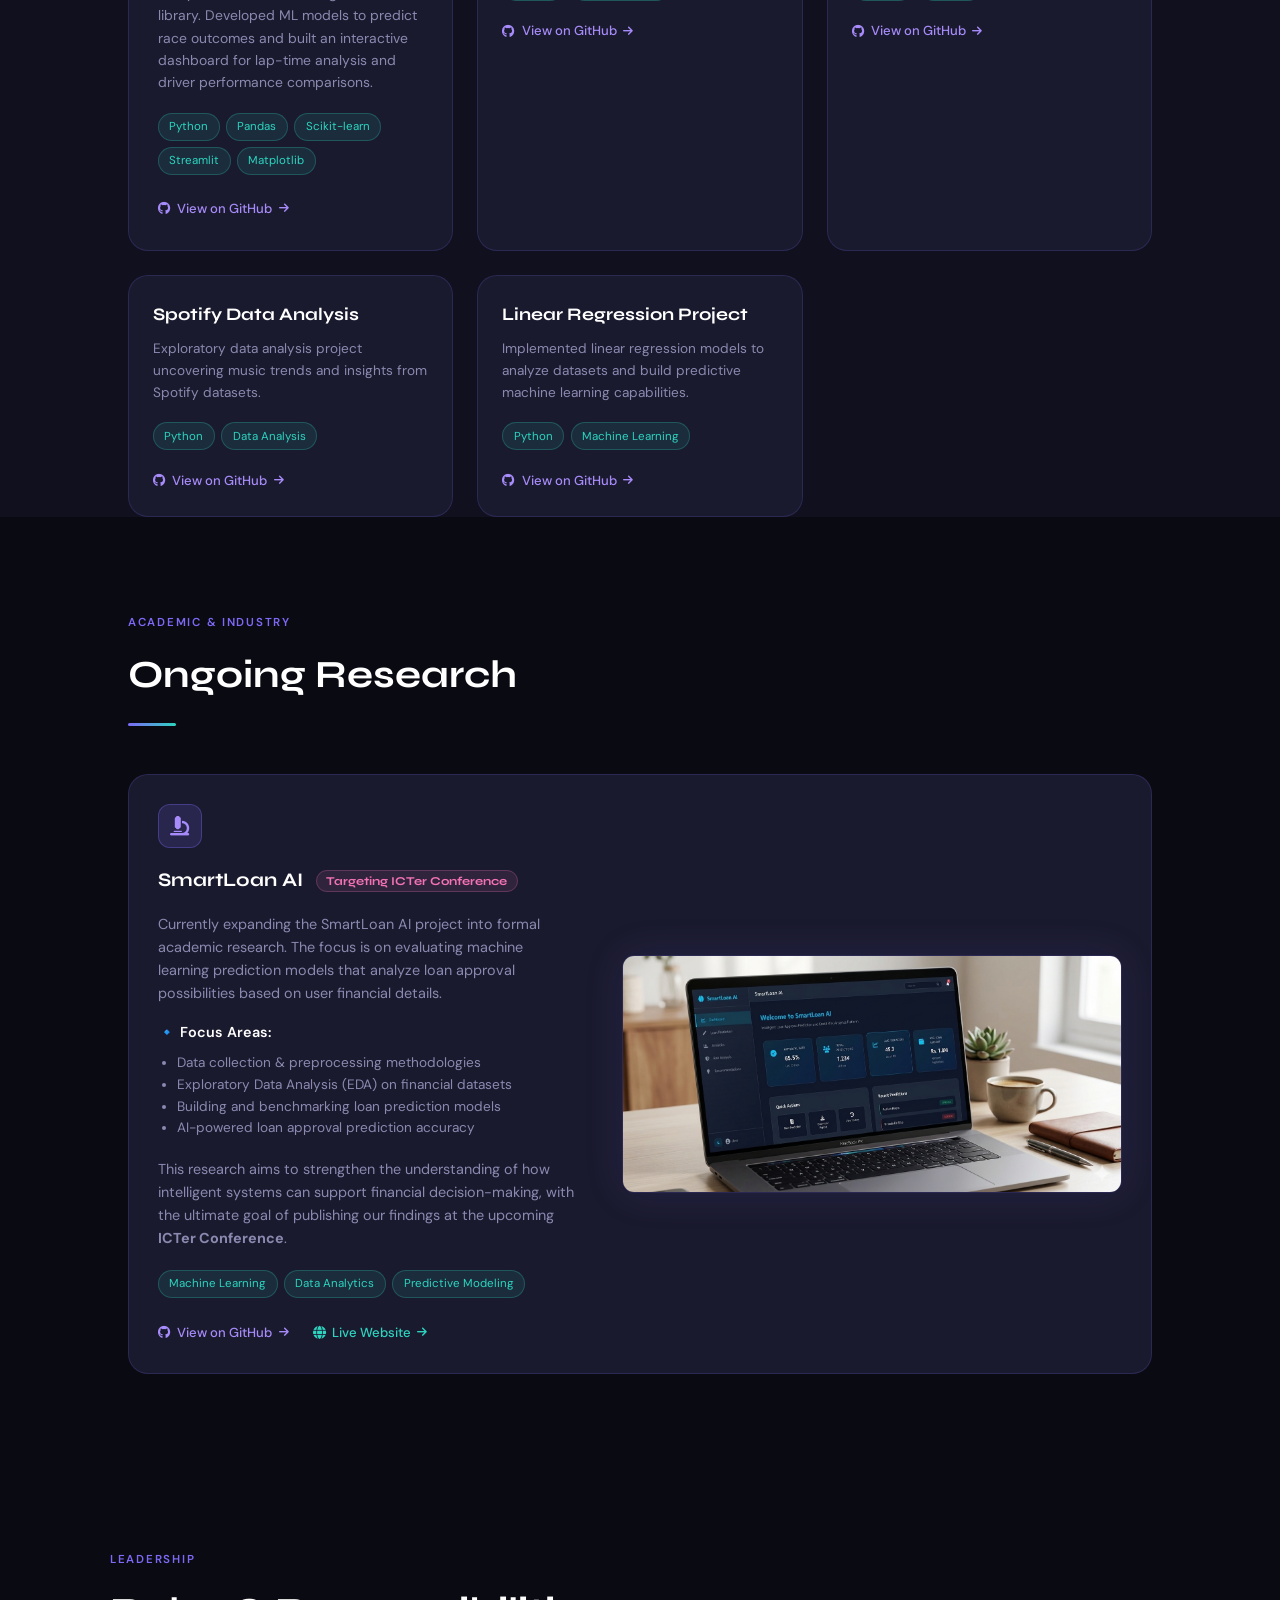
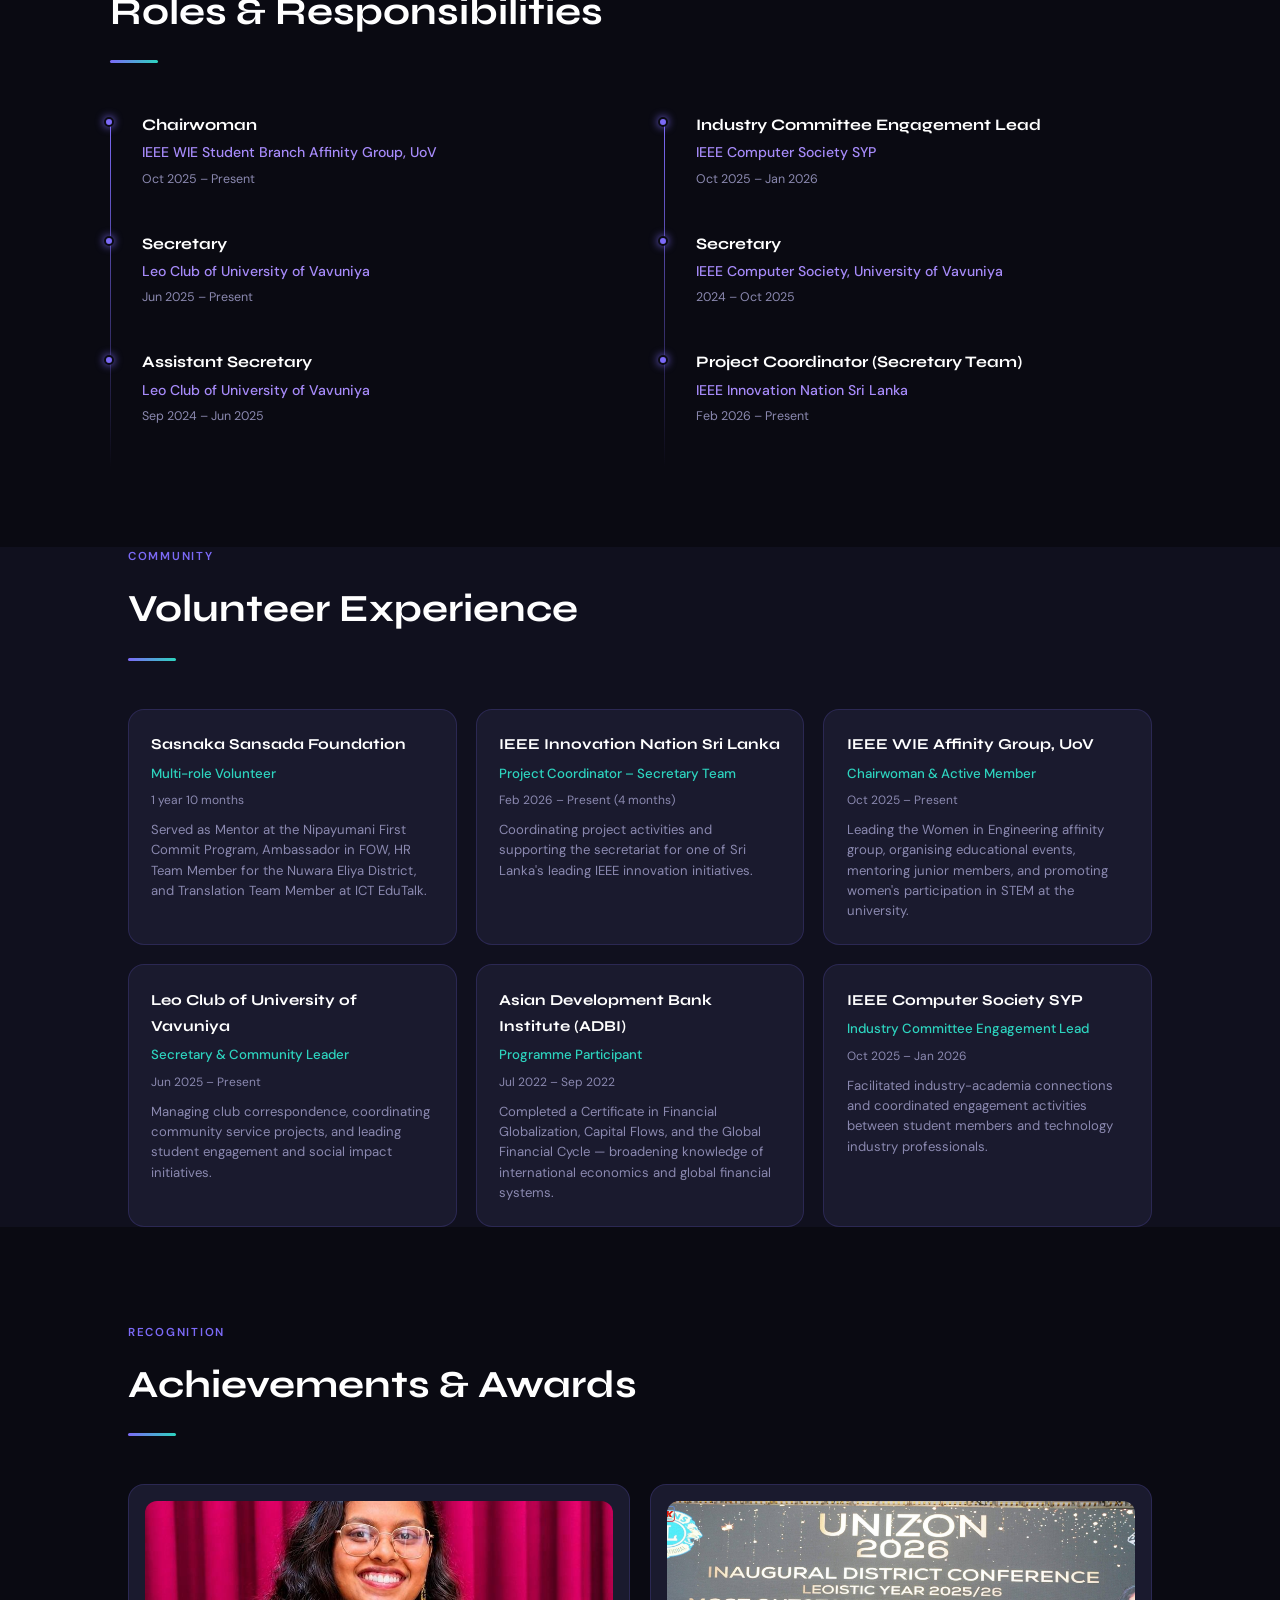
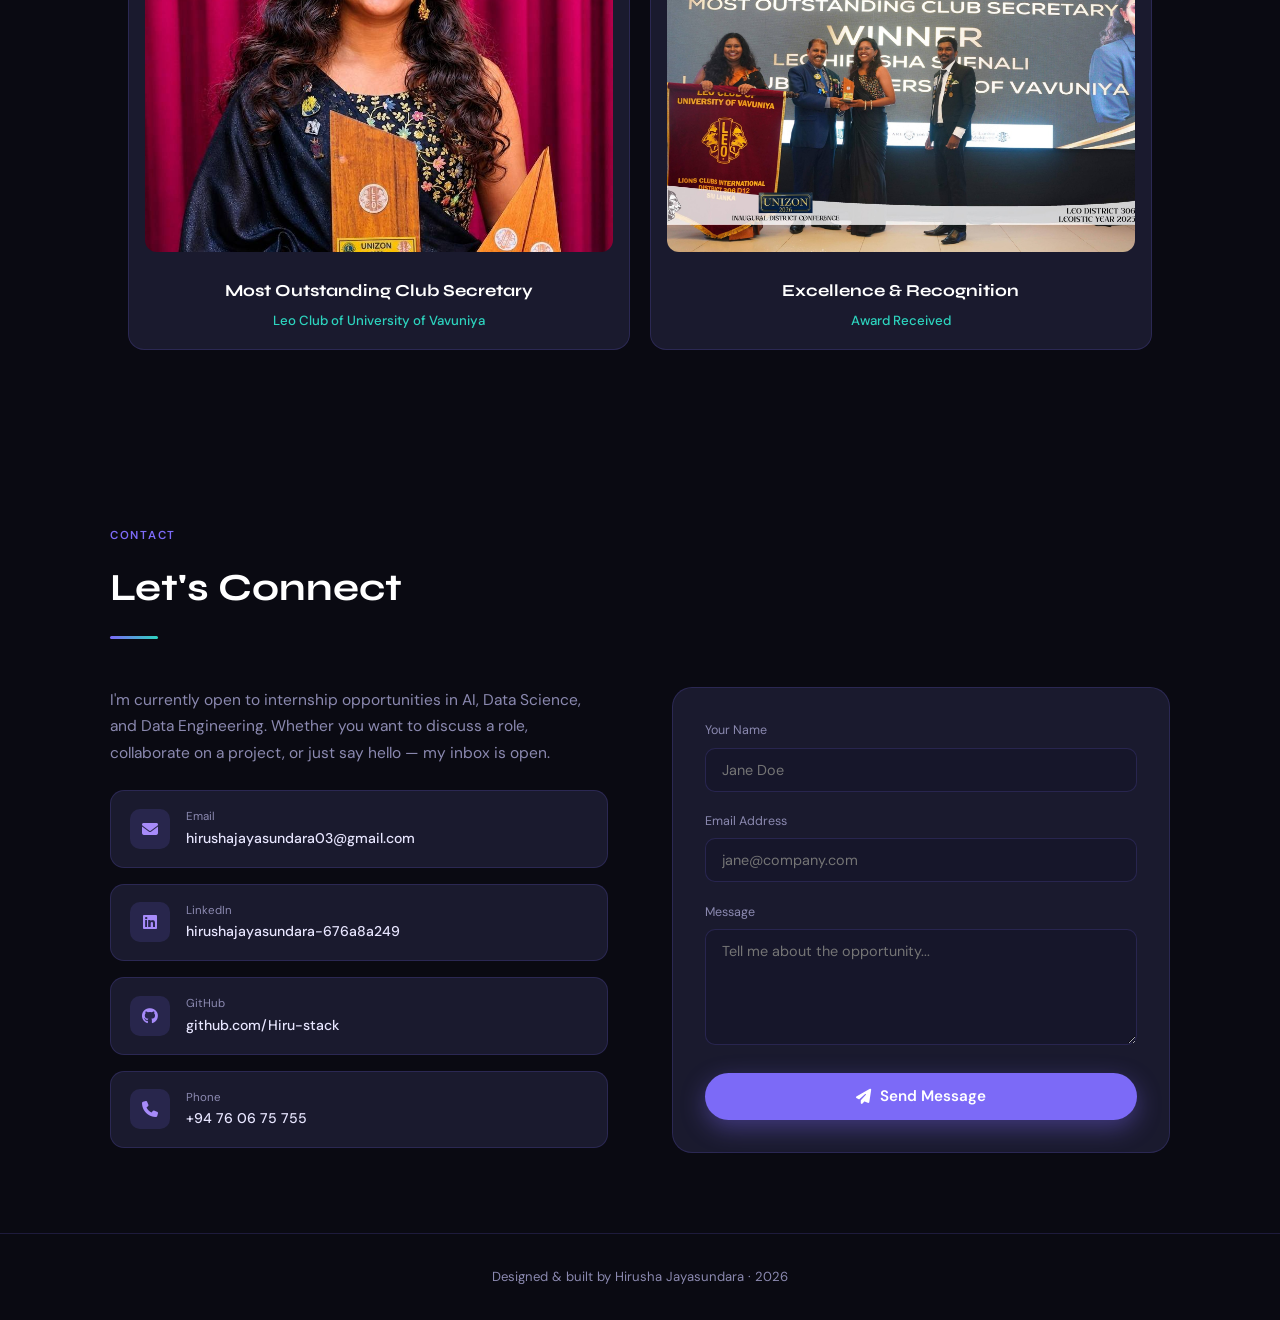
==== commit 2bffd792: "Replace Kaggle with Linktree" ====
--- a/index.html
+++ b/index.html
@@ -561,7 +561,7 @@
           <a href="https://github.com/Hiru-stack" target="_blank" aria-label="GitHub"><i class="fa-brands fa-github"></i></a>
           <a href="https://linkedin.com/in/hirushajayasundara-676a8a249" target="_blank" aria-label="LinkedIn"><i class="fa-brands fa-linkedin-in"></i></a>
           <a href="mailto:hirushajayasundara03@gmail.com" aria-label="Email"><i class="fa-solid fa-envelope"></i></a>
-          <a href="#" aria-label="Kaggle"><i class="fa-brands fa-kaggle"></i></a>
+          <a href="https://linktr.ee/Hirusha_Jayasundara" target="_blank" aria-label="Linktree"><i class="fa-solid fa-link"></i></a>
         </div>
       </div>
 
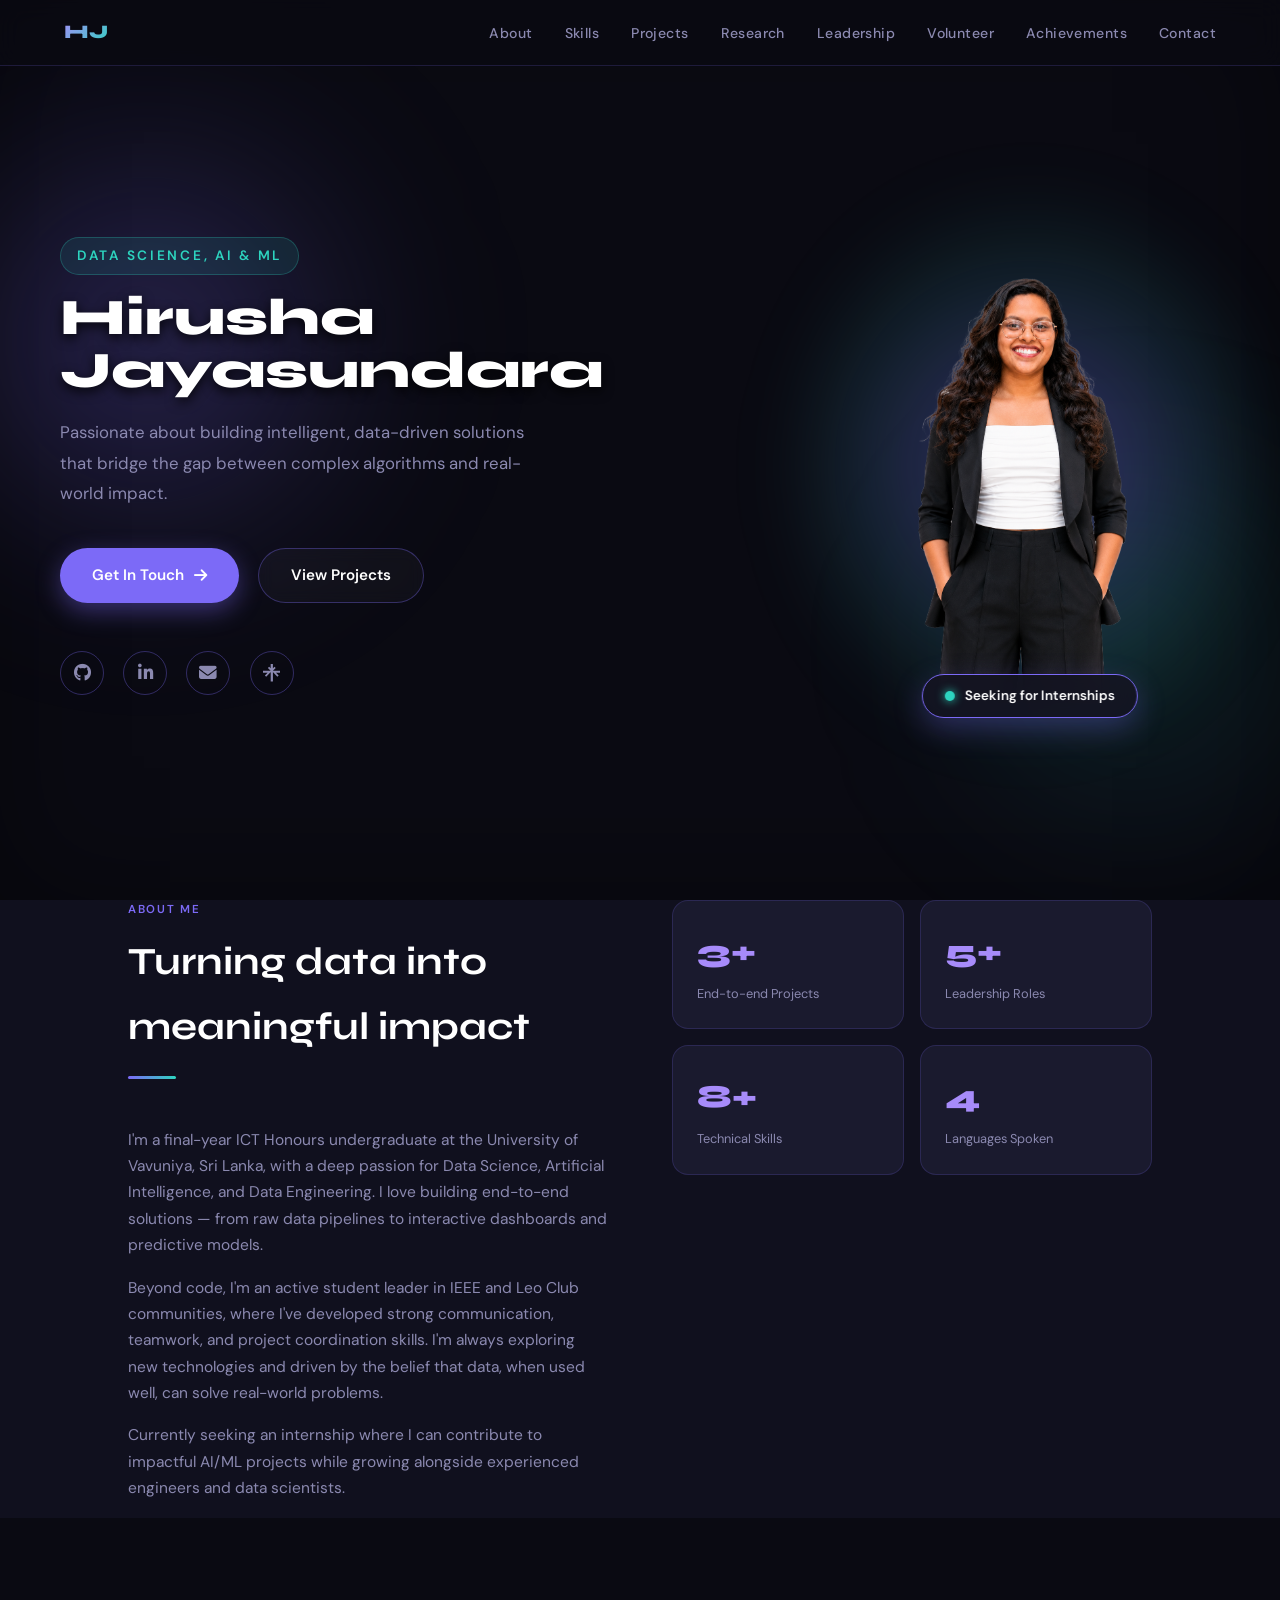
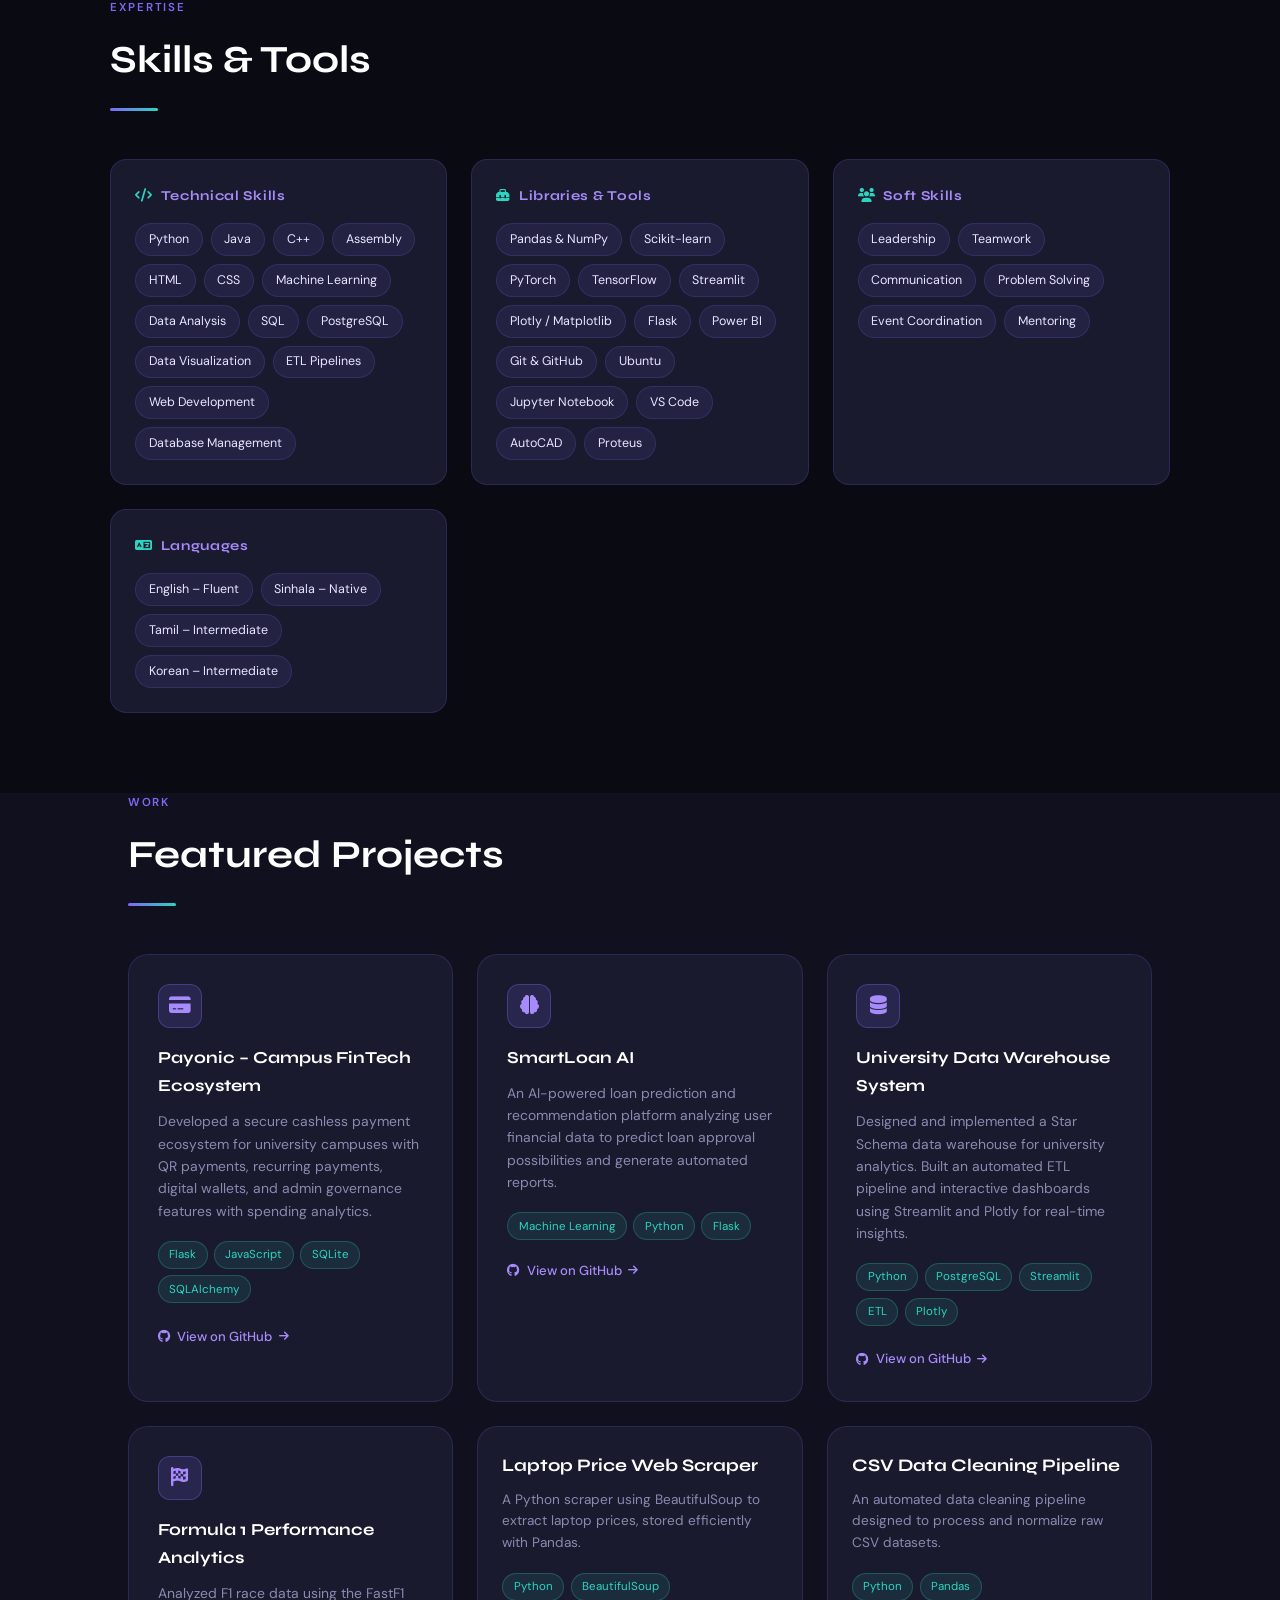
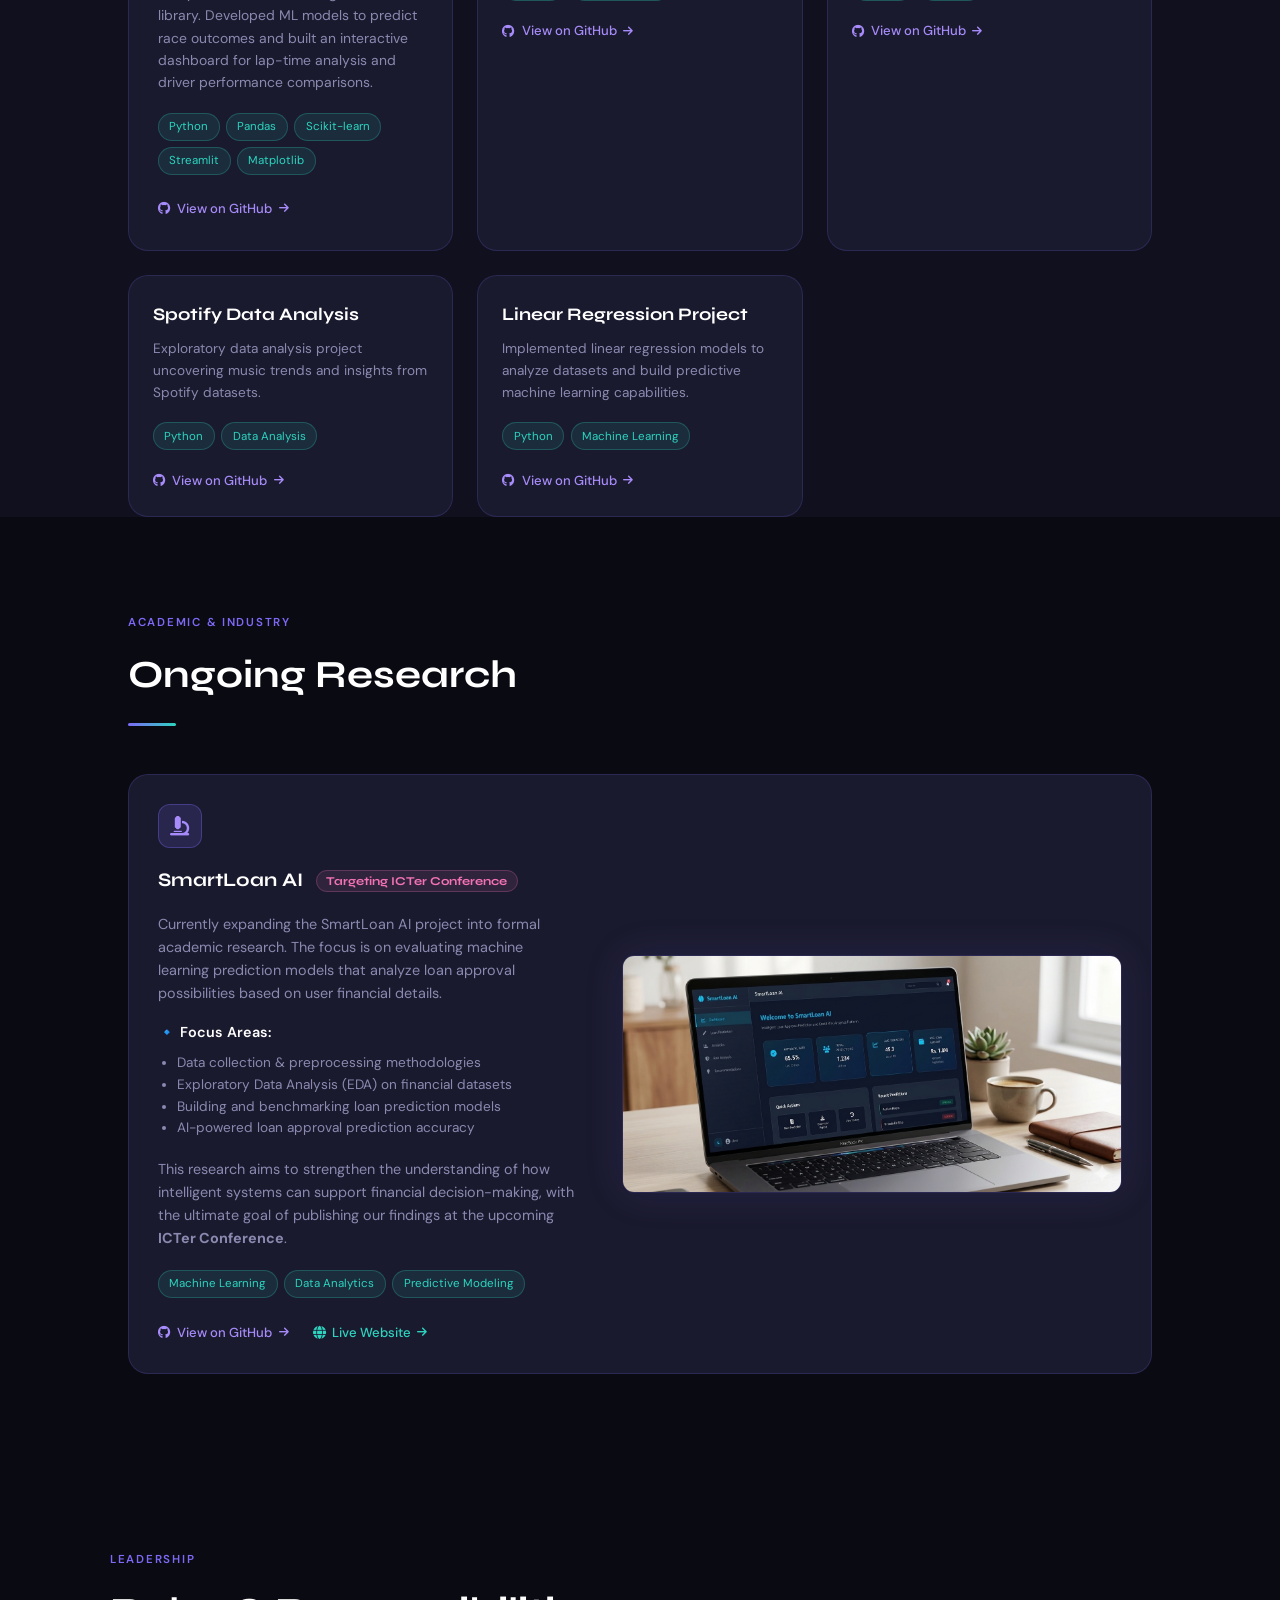
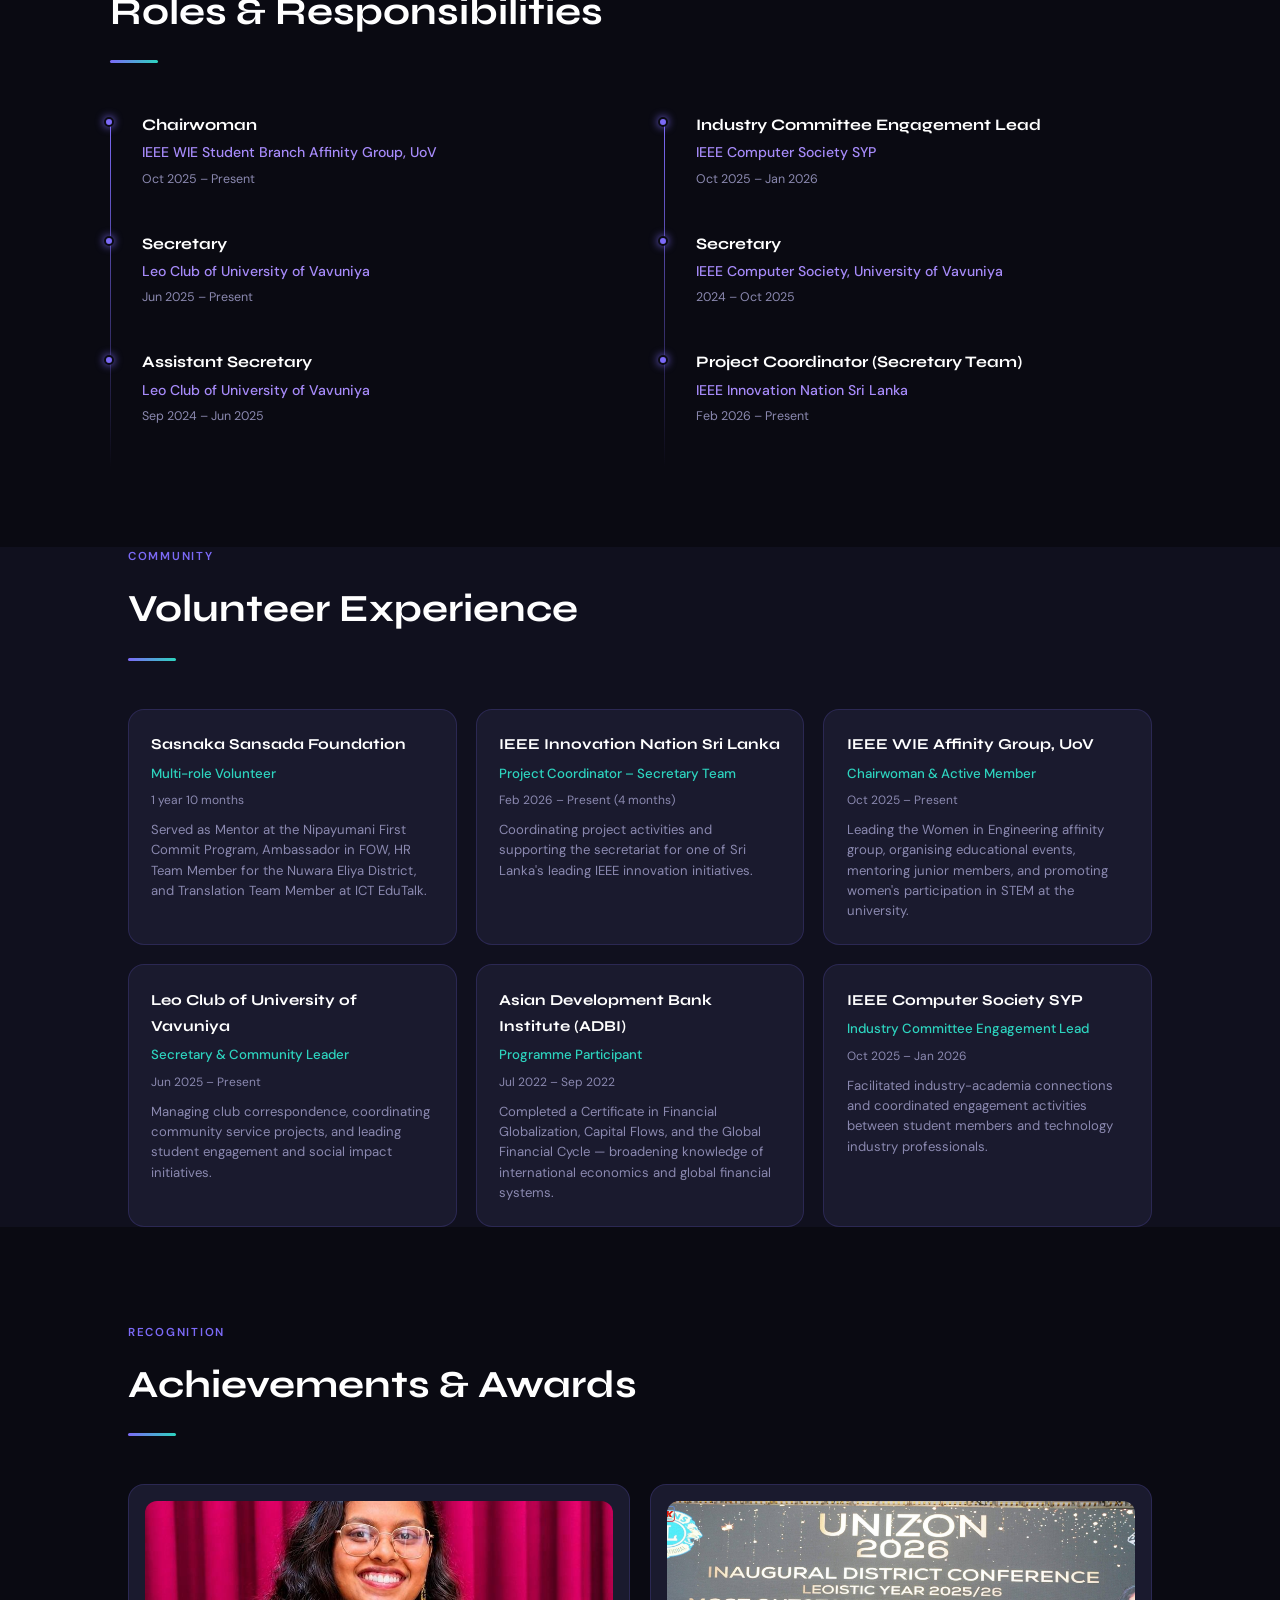
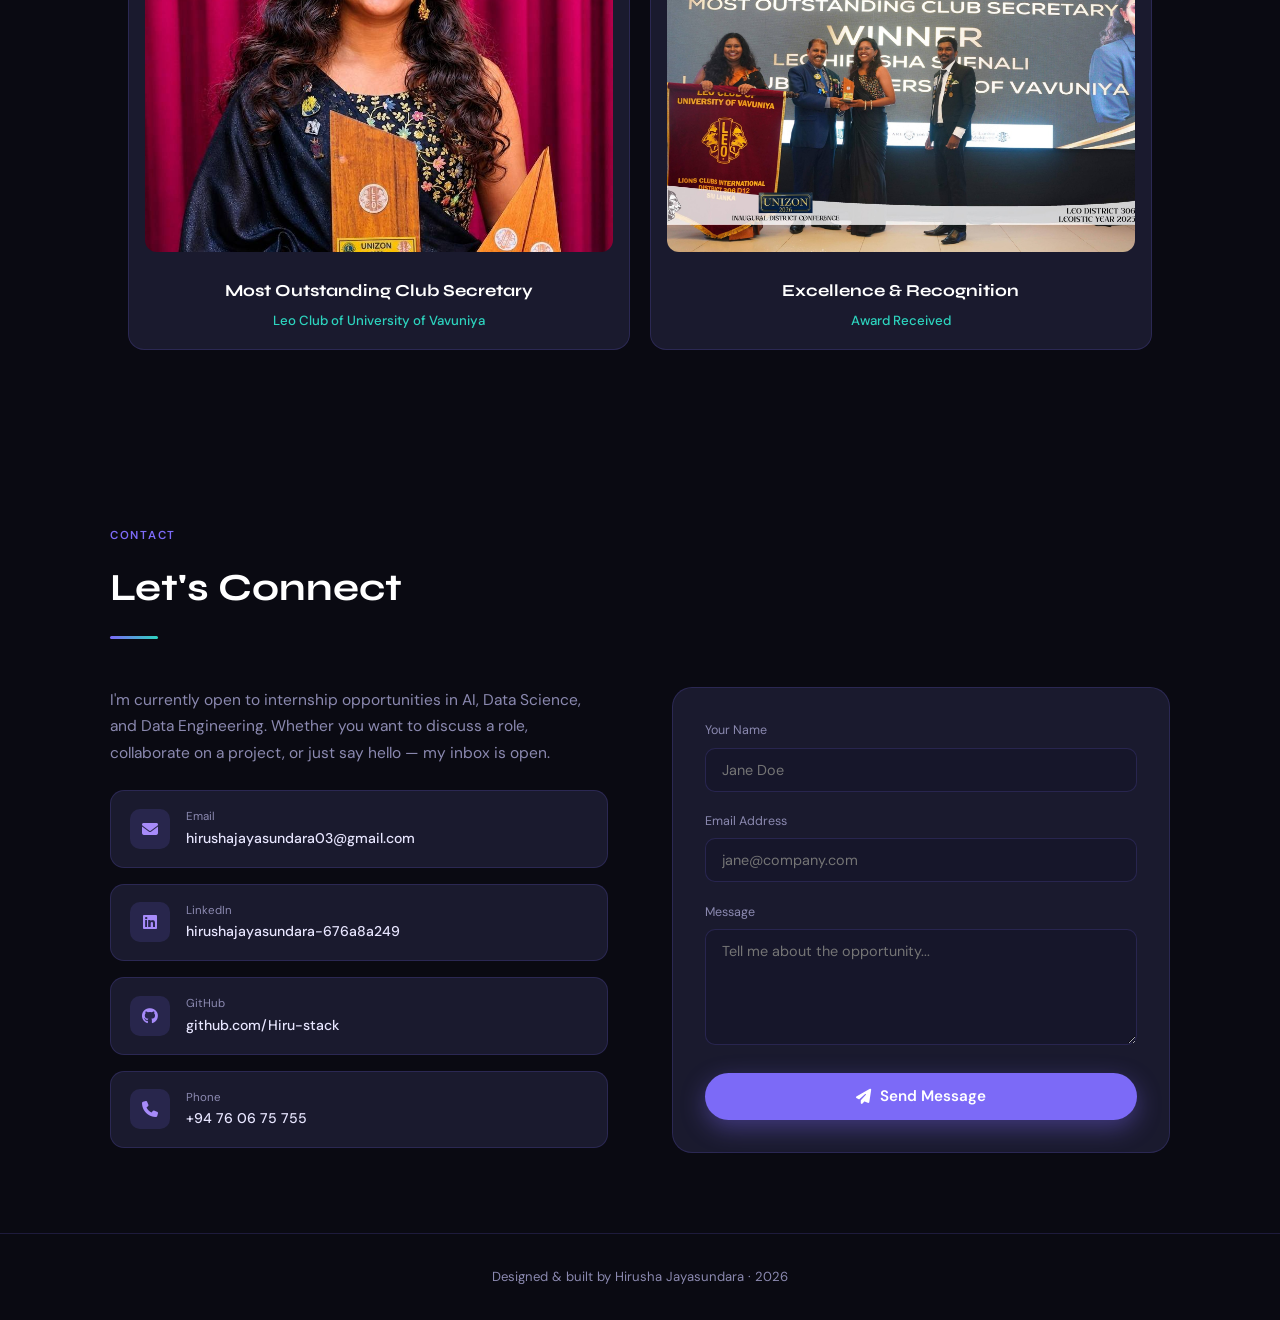
==== commit caaf7a66: "Update Linktree icon to use official SVG logo" ====
--- a/index.html
+++ b/index.html
@@ -561,7 +561,11 @@
           <a href="https://github.com/Hiru-stack" target="_blank" aria-label="GitHub"><i class="fa-brands fa-github"></i></a>
           <a href="https://linkedin.com/in/hirushajayasundara-676a8a249" target="_blank" aria-label="LinkedIn"><i class="fa-brands fa-linkedin-in"></i></a>
           <a href="mailto:hirushajayasundara03@gmail.com" aria-label="Email"><i class="fa-solid fa-envelope"></i></a>
-          <a href="https://linktr.ee/Hirusha_Jayasundara" target="_blank" aria-label="Linktree"><i class="fa-solid fa-link"></i></a>
+          <a href="https://linktr.ee/Hirusha_Jayasundara" target="_blank" aria-label="Linktree">
+            <svg xmlns="http://www.w3.org/2000/svg" viewBox="0 0 24 24" width="1em" height="1em" fill="currentColor" style="vertical-align: middle;">
+              <path d="M13.51 5.85L15.62 3.7l1.73 1.76-3.84 3.91H24v2.51h-6.28l3.65 3.72-1.74 1.76-5.85-5.94h-.23v12.5h-3.05V11.41h-.27L4.35 17.38 2.61 15.62l3.69-3.76H0V9.37h10.45L6.64 5.48l1.73-1.77 2.1 2.14v-5.8h3.04v5.8z"/>
+            </svg>
+          </a>
         </div>
       </div>
 
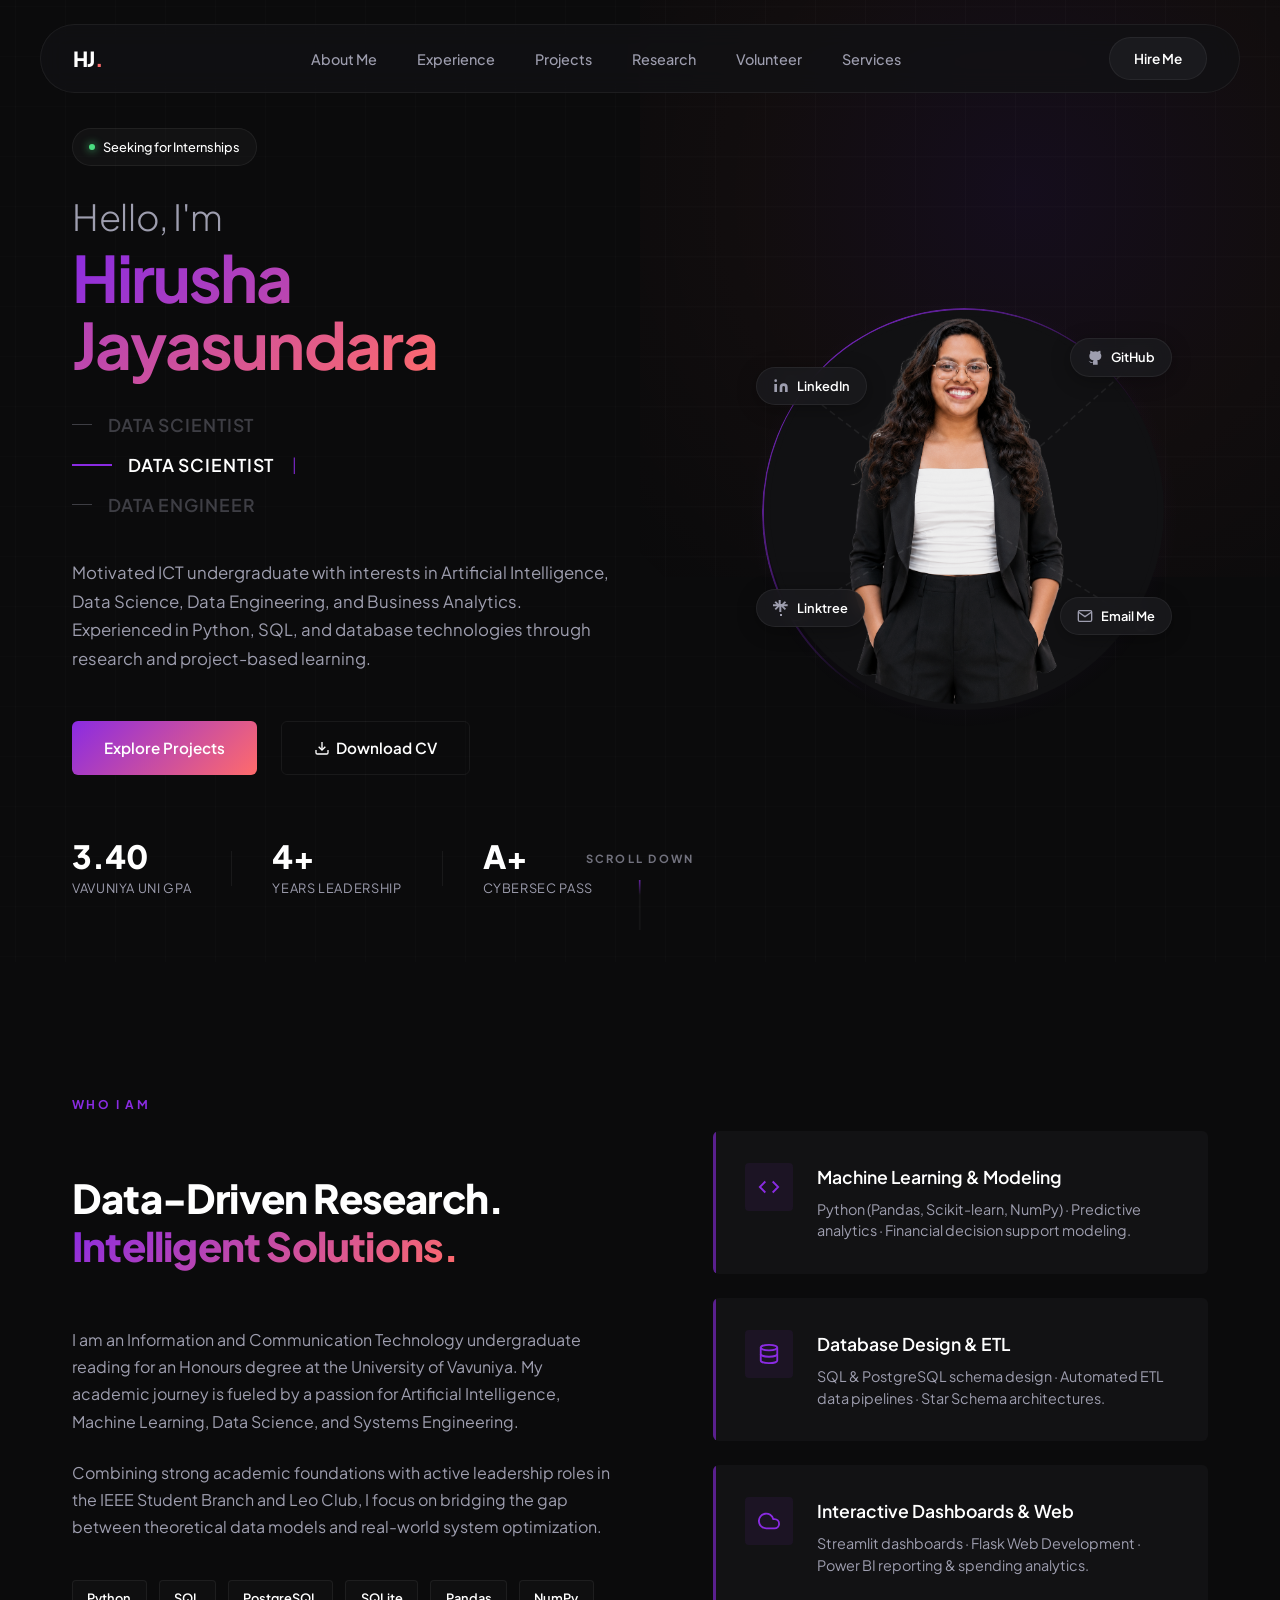
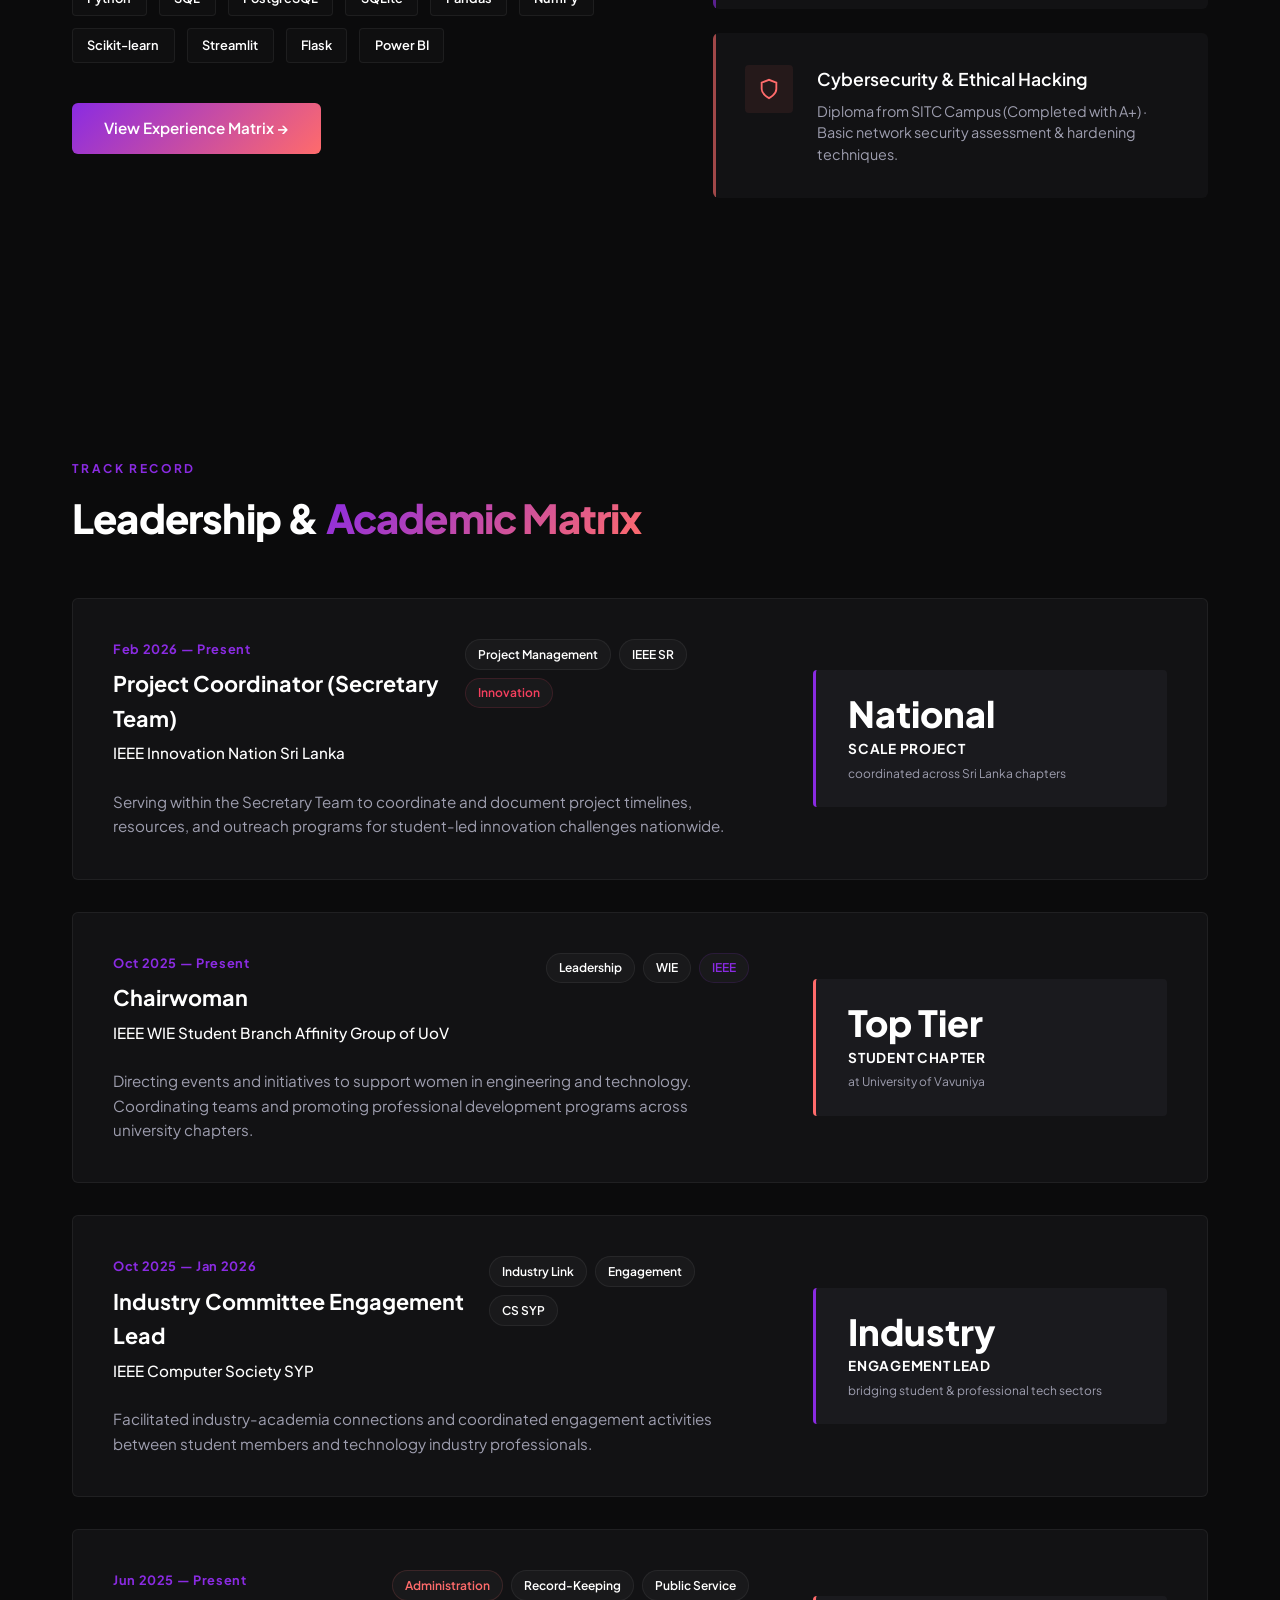
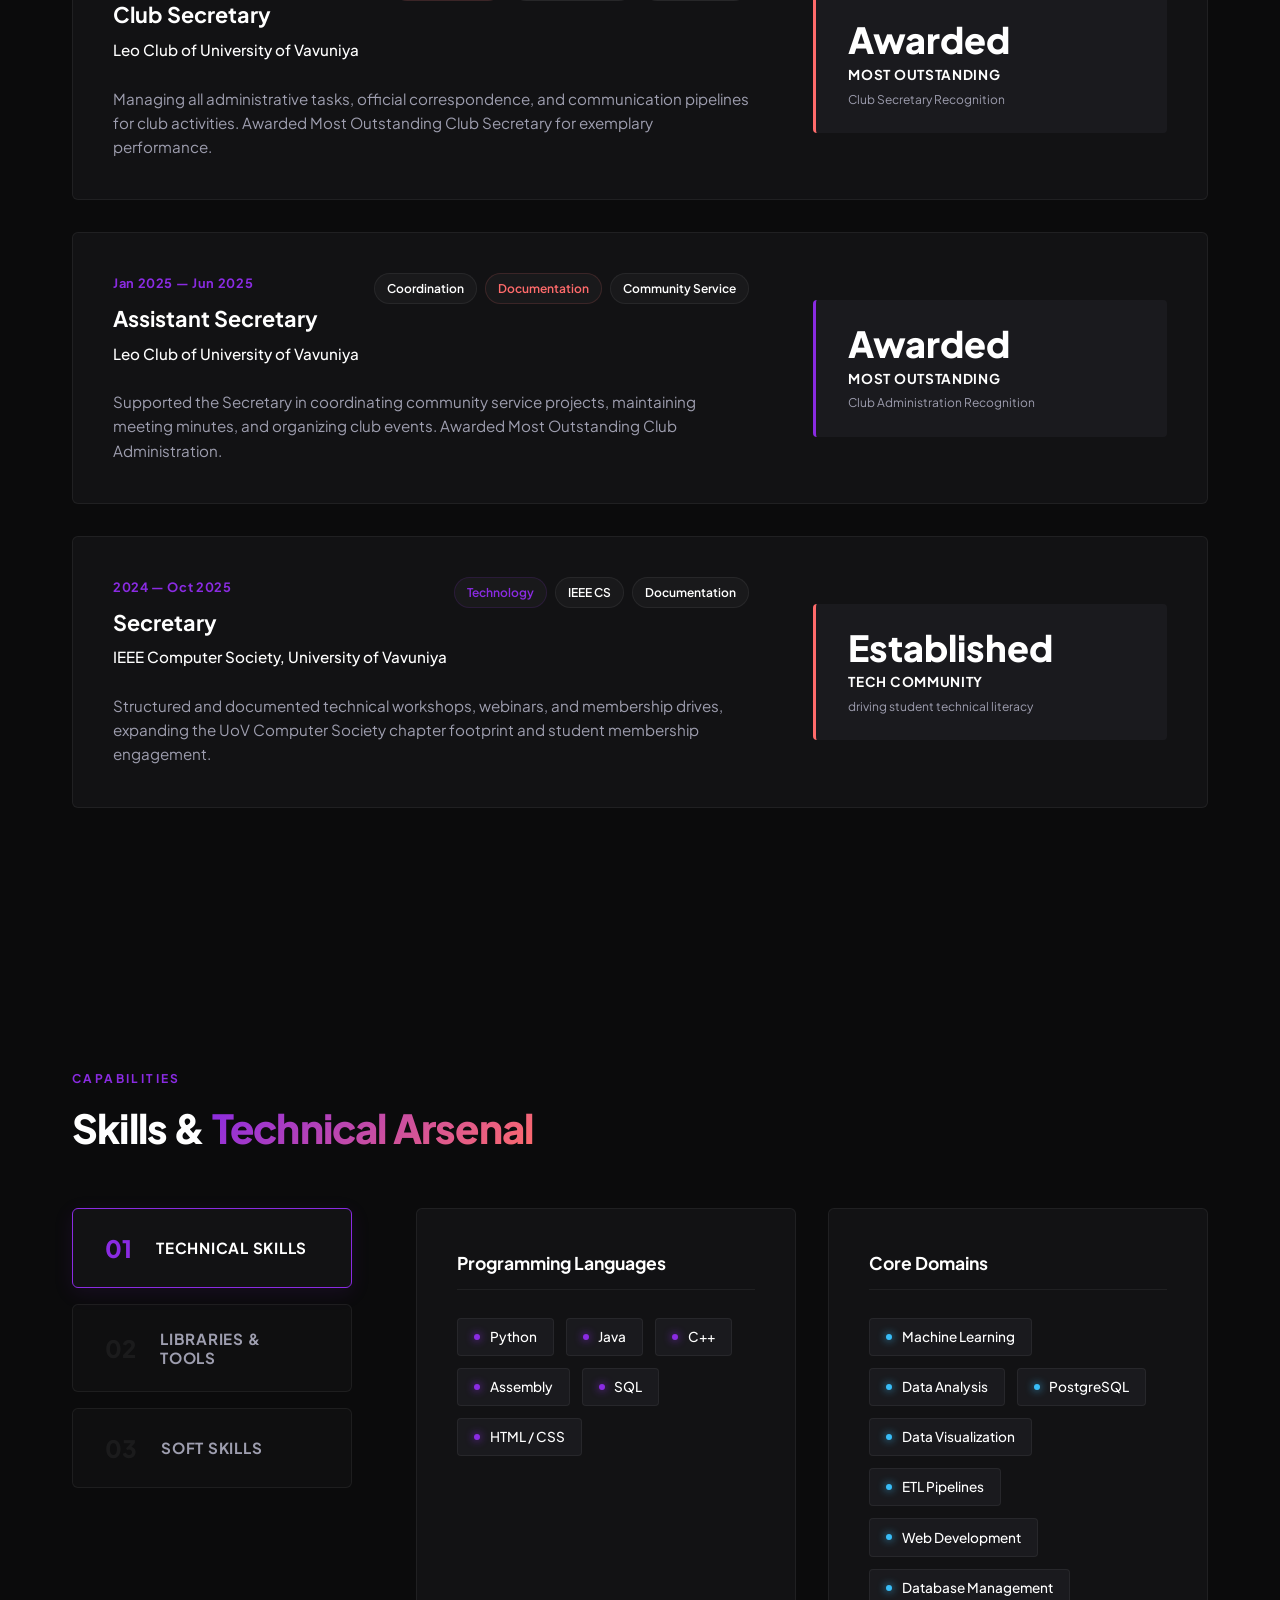
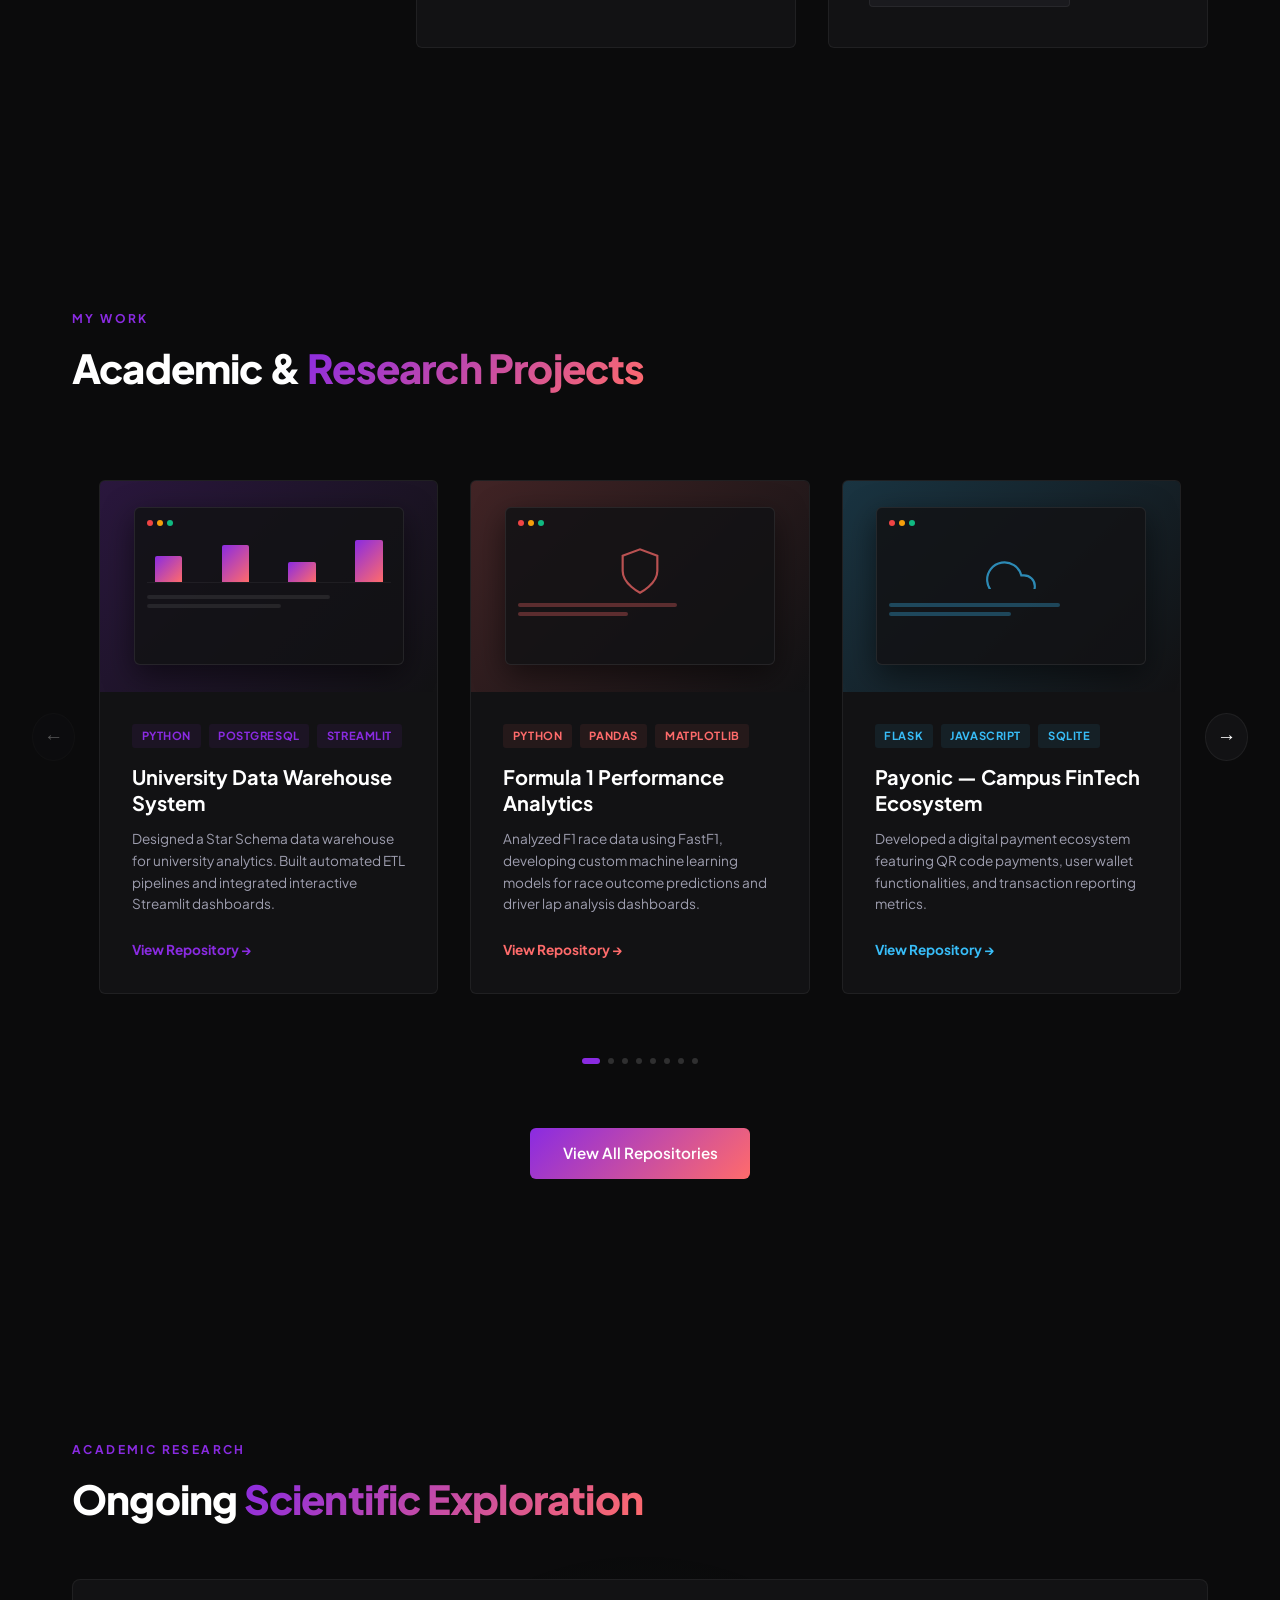
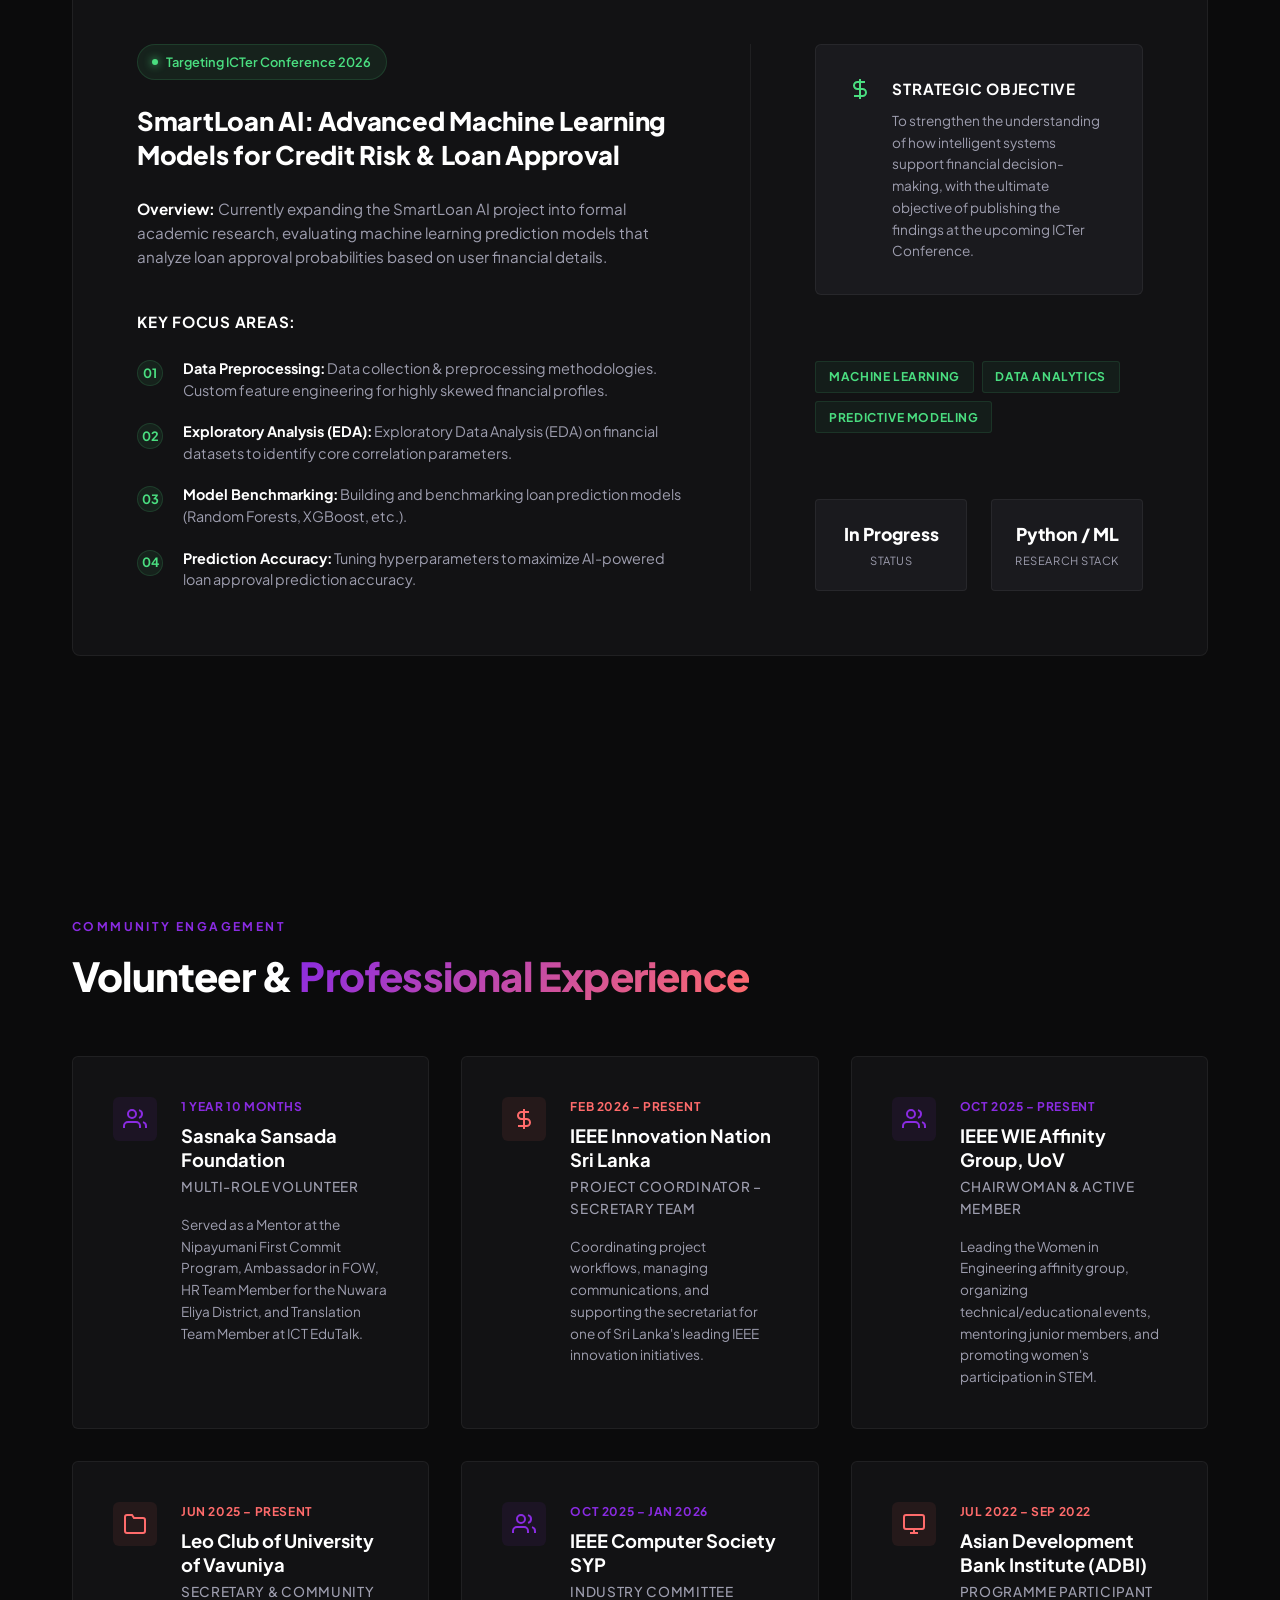
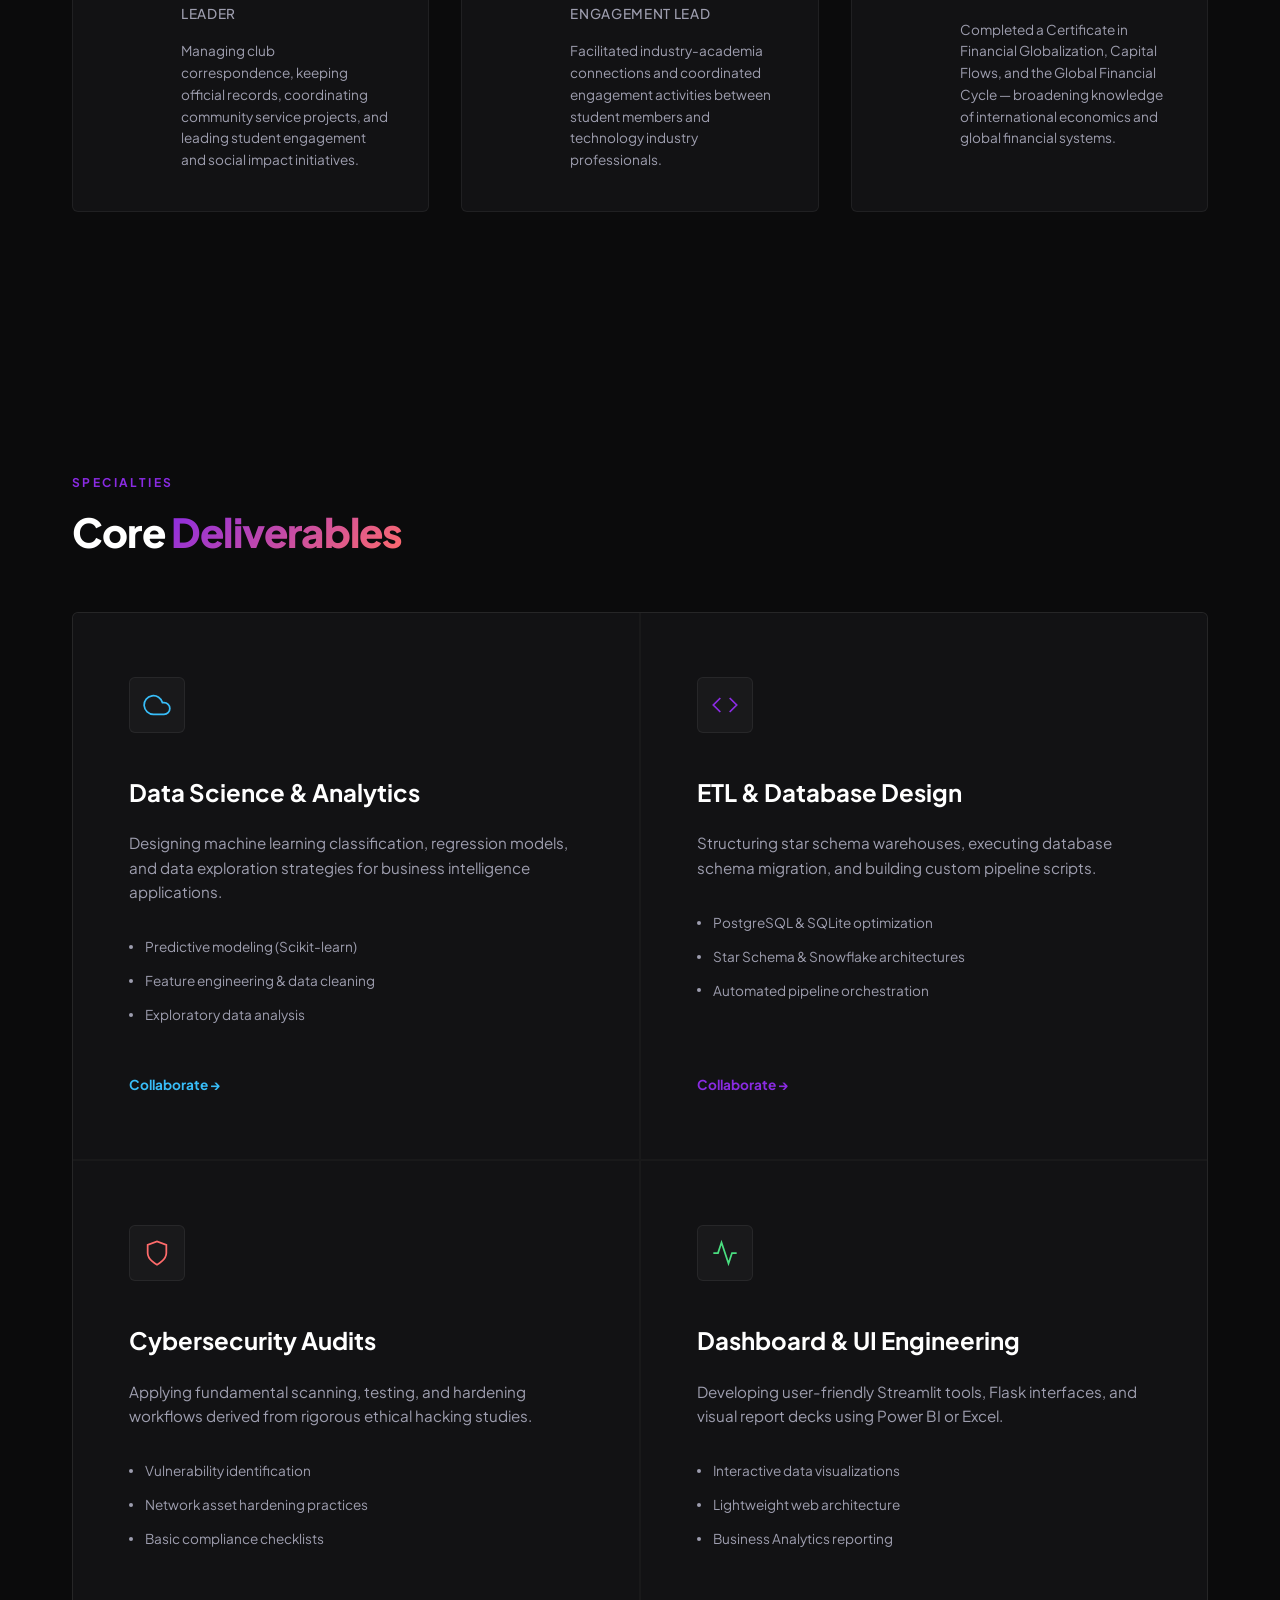
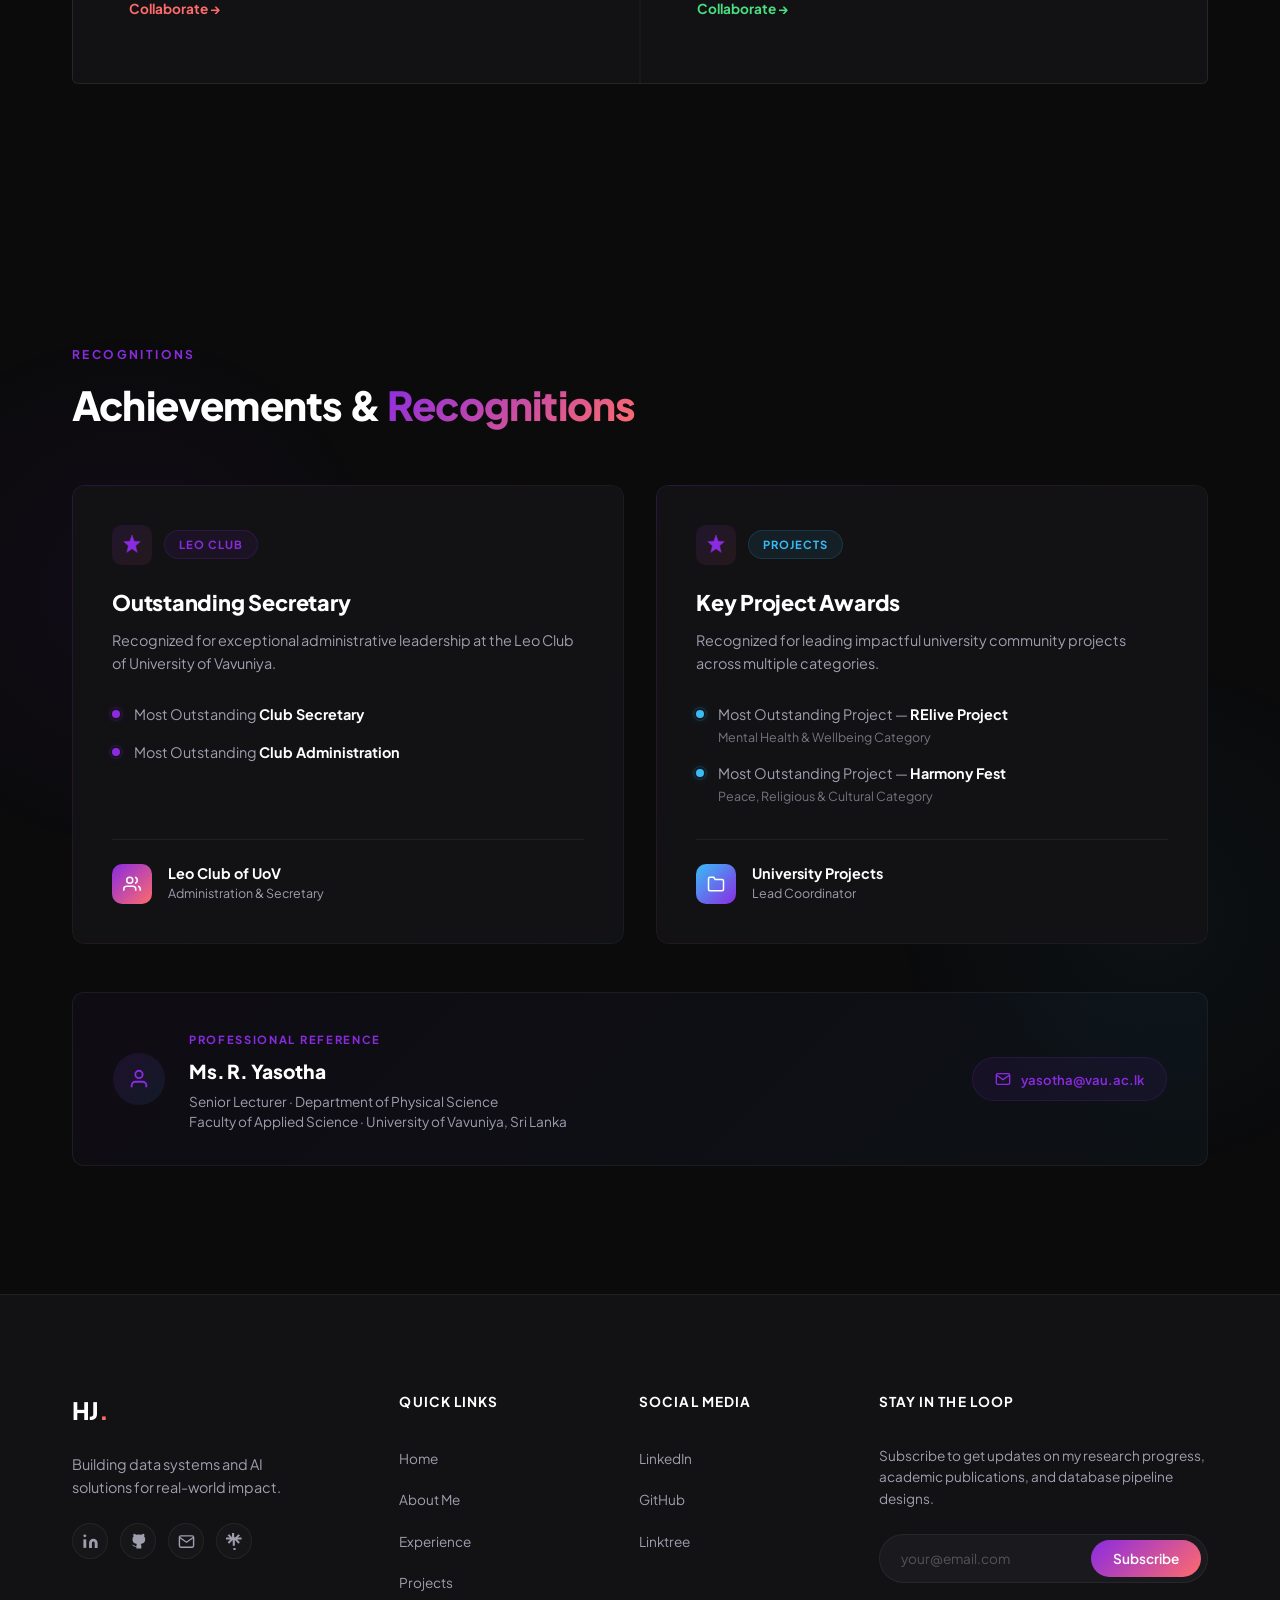
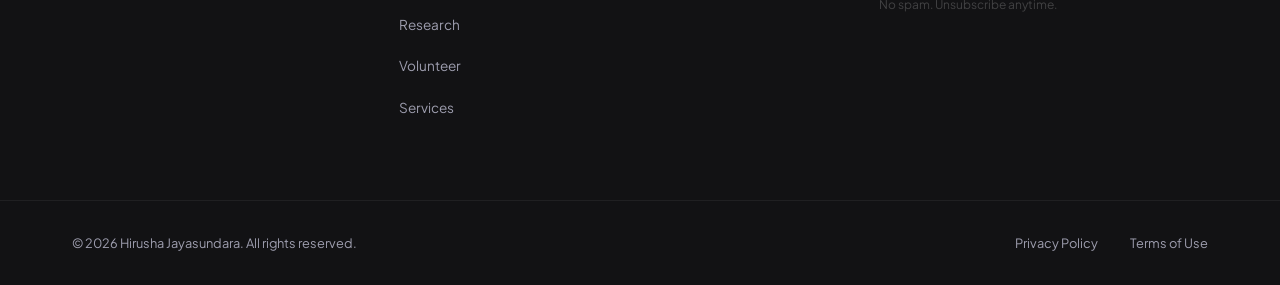
==== commit 7cf4c603: "Update portfolio website design with achievements section, modular styles/scripts, and clean assets" ====
--- a/index.html
+++ b/index.html
@@ -1,1078 +1,1106 @@
 <!DOCTYPE html>
 <html lang="en">
 <head>
-<meta charset="UTF-8"/>
-<meta name="viewport" content="width=device-width, initial-scale=1.0"/>
-<title>Hirusha Jayasundara – AI & Data Science</title>
-<link href="https://fonts.googleapis.com/css2?family=Syne:wght@400;600;700;800&family=DM+Sans:ital,wght@0,300;0,400;0,500;1,300&display=swap" rel="stylesheet"/>
-<link rel="stylesheet" href="https://cdnjs.cloudflare.com/ajax/libs/font-awesome/6.5.0/css/all.min.css"/>
-<style>
-  :root {
-    --bg: #0a0a12;
-    --bg2: #10101e;
-    --bg3: #16162a;
-    --card: #1a1a2e;
-    --card2: #1f1f38;
-    --accent: #7c6af7;
-    --accent2: #a78bfa;
-    --teal: #2dd4bf;
-    --pink: #f472b6;
-    --text: #e8e6ff;
-    --muted: #8b89b0;
-    --border: rgba(124,106,247,0.18);
-    --border2: rgba(124,106,247,0.35);
-    --glow: 0 0 40px rgba(124,106,247,0.12);
-  }
-  * { margin:0; padding:0; box-sizing:border-box; }
-  html { scroll-behavior: smooth; }
-  body {
-    font-family: 'DM Sans', sans-serif;
-    background: var(--bg);
-    color: var(--text);
-    overflow-x: hidden;
-    line-height: 1.7;
-  }
-
-  /* SCROLLBAR */
-  ::-webkit-scrollbar { width: 4px; }
-  ::-webkit-scrollbar-track { background: var(--bg); }
-  ::-webkit-scrollbar-thumb { background: var(--accent); border-radius: 2px; }
-
-  /* NAV */
-  nav {
-    position: fixed; top: 0; left: 0; right: 0; z-index: 100;
-    display: flex; align-items: center; justify-content: space-between;
-    padding: 1rem 4rem;
-    background: rgba(10,10,18,0.85);
-    backdrop-filter: blur(12px);
-    border-bottom: 0.5px solid var(--border);
-  }
-  .nav-logo {
-    font-family: 'Syne', sans-serif;
-    font-weight: 800; font-size: 1.2rem;
-    background: linear-gradient(135deg, var(--accent2), var(--teal));
-    -webkit-background-clip: text; -webkit-text-fill-color: transparent;
-    background-clip: text;
-  }
-  .nav-links { display: flex; gap: 2rem; list-style: none; }
-  .nav-links a {
-    color: var(--muted); text-decoration: none; font-size: 0.88rem;
-    font-weight: 500; letter-spacing: 0.03em;
-    transition: color 0.2s;
-  }
-  .nav-links a:hover { color: var(--accent2); }
-
-  /* SECTIONS */
-  section { padding: 6rem 4rem; max-width: 1100px; margin: 0 auto; }
-
-  /* GLOBAL CONTAINER */
-.container {
-  max-width: 1200px;
-  margin: 0 auto;
-  padding: 0 20px;
-}
-
-/* STANDARD SECTION SPACING */
-section {
-  padding-top: 80px;
-  padding-bottom: 80px;
-  padding-left: 20px;
-  padding-right: 20px;
-}
-
-/* HERO WRAPPER CONTAINER */
-.hero-wrapper {
-  width: 100%;
-}
-
-/* Ensure hero content stays within container */
-.hero-wrapper > .hero-3col {
-  max-width: 1200px;
-  margin: 0 auto;
-}
-
-/* MOBILE STACKING ORDER: Image on top */
-@media (max-width: 900px) {
-  .hero-center {
-    order: -1; /* bring portrait to top */
-  }
-}
-
-  /* HERO – 3-column glowing layout */
-  #hero {
-    min-height: 100vh;
-    display: flex;
-    align-items: center;
-    justify-content: center;
-    padding: 6rem 0 4rem; /* container handles horizontal padding */
-    position: relative;
-    overflow: hidden;
-    background: var(--bg);
-    /* subtle dark overlay */
-    box-shadow: inset 0 0 120px rgba(0,0,0,0.4);
-    
-    /* OVERRIDE default section constraints so hero spans full screen */
-    max-width: 100%;
-    margin: 0;
-  }
-
-  /* Glowing background blobs */
-  .hero-glow {
-    position: absolute;
-    border-radius: 50%;
-    filter: blur(90px);
-    pointer-events: none;
-    z-index: 0;
-  }
-  .hero-glow-l {
-    width: 500px; height: 500px;
-    background: radial-gradient(circle, rgba(124,106,247,0.35) 0%, transparent 70%);
-    top: 10%; left: -8%;
-  }
-  .hero-glow-r {
-    width: 420px; height: 420px;
-    background: radial-gradient(circle, rgba(45,212,191,0.18) 0%, transparent 70%);
-    bottom: 5%; right: -5%;
-  }
-
-  /* 2-column grid */
-  .hero-2col {
-    position: relative; z-index: 1;
-    display: grid;
-    grid-template-columns: 1.1fr 0.9fr;
-    align-items: center;
-    gap: 4rem;
-    width: 100%;
-    margin: 0 auto;
-  }
-
-  /* LEFT: Content */
-  .hero-content {
-    display: flex;
-    flex-direction: column;
-    align-items: flex-start;
-  }
-  .hero-label {
-    font-size: 0.85rem;
-    font-weight: 600;
-    letter-spacing: 0.2em;
-    text-transform: uppercase;
-    color: var(--teal);
-    margin-bottom: 1rem;
-    background: rgba(45,212,191,0.1);
-    padding: 0.4rem 1rem;
-    border-radius: 100px;
-    border: 1px solid rgba(45,212,191,0.25);
-  }
-  .hero-name {
-    font-family: 'Syne', sans-serif;
-    font-size: clamp(2.5rem, 4vw, 4rem);
-    font-weight: 800;
-    line-height: 1.05;
-    color: #fff;
-    text-shadow: 0 4px 12px rgba(0,0,0,0.8);
-    margin-bottom: 1.2rem;
-    white-space: nowrap;
-  }
-  .hero-desc {
-    font-size: 1.05rem;
-    color: var(--muted);
-    line-height: 1.8;
-    margin-bottom: 2.5rem;
-    max-width: 500px;
-  }
-  .hero-actions {
-    display: flex;
-    gap: 1.2rem;
-    margin-bottom: 3rem;
-  }
-  .btn-primary {
-    display: inline-flex;
-    align-items: center;
-    gap: 0.6rem;
-    background: var(--accent);
-    color: #fff;
-    font-weight: 600;
-    font-size: 0.95rem;
-    padding: 0.85rem 2rem;
-    border-radius: 100px;
-    text-decoration: none;
-    transition: all 0.3s;
-    box-shadow: 0 8px 24px rgba(124,106,247,0.4);
-  }
-  .btn-primary:hover {
-    background: #6a57e6;
-    transform: translateY(-3px);
-    box-shadow: 0 12px 32px rgba(124,106,247,0.6);
-  }
-  .btn-secondary {
-    display: inline-flex;
-    align-items: center;
-    gap: 0.6rem;
-    background: rgba(255,255,255,0.03);
-    border: 1px solid var(--border2);
-    color: #fff;
-    font-weight: 600;
-    font-size: 0.95rem;
-    padding: 0.85rem 2rem;
-    border-radius: 100px;
-    text-decoration: none;
-    transition: all 0.3s;
-    backdrop-filter: blur(8px);
-  }
-  .btn-secondary:hover {
-    background: rgba(255,255,255,0.08);
-    transform: translateY(-3px);
-    border-color: var(--accent);
-  }
-  
-  .hero-socials {
-    display: flex;
-    gap: 1.2rem;
-  }
-  .hero-socials a {
-    width: 44px; height: 44px;
-    display: flex; align-items: center; justify-content: center;
-    border-radius: 50%;
-    border: 1px solid var(--border2);
-    color: var(--muted);
-    font-size: 1.1rem;
-    text-decoration: none;
-    transition: all 0.3s;
-  }
-  .hero-socials a:hover {
-    color: #fff;
-    border-color: var(--accent);
-    background: rgba(124,106,247,0.15);
-    transform: translateY(-4px);
-  }
-
-  /* RIGHT: Visual */
-  .hero-visual {
-    position: relative;
-    display: flex;
-    justify-content: flex-end;
-    align-items: center;
-  }
-  .hero-portrait-wrap {
-    position: relative;
-    width: 100%;
-    max-width: 380px;
-  }
-  .hero-portrait-glow {
-    position: absolute;
-    inset: -30px;
-    background: radial-gradient(circle at 50% 50%, rgba(124,106,247,0.4) 0%, rgba(45,212,191,0.1) 60%, transparent 80%);
-    border-radius: 50%;
-    filter: blur(40px);
-    z-index: 0;
-  }
-  .hero-portrait {
-    position: relative; z-index: 1;
-    width: 100%;
-    border-radius: 20px;
-    display: block;
-    object-fit: cover;
-  }
-  .hero-badge {
-    position: absolute;
-    bottom: -15px;
-    left: 50%;
-    transform: translateX(-50%);
-    z-index: 10;
-    display: flex;
-    align-items: center;
-    gap: 0.6rem;
-    background: rgba(20,20,35,0.85);
-    border: 1px solid var(--accent);
-    border-radius: 100px;
-    padding: 0.6rem 1.4rem;
-    font-size: 0.85rem;
-    font-weight: 600;
-    color: #fff;
-    white-space: nowrap;
-    backdrop-filter: blur(12px);
-    box-shadow: 0 10px 30px rgba(124,106,247,0.3);
-  }
-  .badge-dot {
-    width: 10px; height: 10px;
-    border-radius: 50%;
-    background: var(--teal);
-    animation: pulse 2s infinite;
-    flex-shrink: 0;
-    box-shadow: 0 0 10px var(--teal);
-  }
-  @keyframes pulse {
-    0%,100% { opacity:1; }
-    50% { opacity:0.4; }
-  }
-
-  /* SECTION HEADERS */
-  .sec-label {
-    font-size: 0.72rem; font-weight: 600; letter-spacing: 0.15em;
-    text-transform: uppercase; color: var(--accent); margin-bottom: 0.6rem;
-  }
-  .sec-title {
-    font-family: 'Syne', sans-serif; font-size: clamp(1.8rem, 3vw, 2.4rem);
-    font-weight: 700; margin-bottom: 1rem; color: #fff;
-  }
-  .sec-line {
-    width: 48px; height: 3px; border-radius: 2px;
-    background: linear-gradient(90deg, var(--accent), var(--teal));
-    margin-bottom: 3rem;
-  }
-
-  /* ABOUT */
-  #about { background: var(--bg2); max-width: 100%; padding-left: 10vw; padding-right: 10vw; }
-  .about-inner { max-width: 1100px; margin: 0 auto; display: grid; grid-template-columns: 1fr 1fr; gap: 4rem; align-items: start; }
-  .about-text p { color: var(--muted); margin-bottom: 1rem; font-size: 0.97rem; }
-  .about-stats { display: grid; grid-template-columns: 1fr 1fr; gap: 1rem; }
-  .stat-card {
-    background: var(--card); border: 0.5px solid var(--border);
-    border-radius: 16px; padding: 1.5rem;
-    transition: border-color 0.2s, transform 0.2s;
-  }
-  .stat-card:hover { border-color: var(--border2); transform: translateY(-3px); }
-  .stat-num {
-    font-family: 'Syne', sans-serif; font-size: 2rem;
-    font-weight: 800; color: var(--accent2);
-  }
-  .stat-lbl { font-size: 0.8rem; color: var(--muted); margin-top: 0.2rem; }
-
-  /* SKILLS */
-  .skills-grid { display: grid; grid-template-columns: repeat(auto-fit, minmax(280px, 1fr)); gap: 1.5rem; }
-  .skill-group {
-    background: var(--card); border: 0.5px solid var(--border);
-    border-radius: 16px; padding: 1.5rem;
-    transition: border-color 0.2s;
-  }
-  .skill-group:hover { border-color: var(--border2); }
-  .skill-group-title {
-    font-family: 'Syne', sans-serif; font-weight: 700;
-    font-size: 0.85rem; letter-spacing: 0.05em;
-    color: var(--accent2); margin-bottom: 1rem;
-    display: flex; align-items: center; gap: 0.5rem;
-  }
-  .skill-group-title i { color: var(--teal); }
-  .skill-tags { display: flex; flex-wrap: wrap; gap: 0.5rem; }
-  .skill-tag {
-    background: rgba(124,106,247,0.1); border: 0.5px solid var(--border);
-    color: var(--text); font-size: 0.78rem; font-weight: 400;
-    padding: 0.3rem 0.8rem; border-radius: 100px;
-    transition: all 0.2s;
-  }
-  .skill-tag:hover { background: rgba(124,106,247,0.2); border-color: var(--border2); }
-
-  /* PROJECTS */
-  #projects { background: var(--bg2); max-width: 100%; padding-left: 10vw; padding-right: 10vw; }
-  .projects-inner { max-width: 1100px; margin: 0 auto; }
-  .projects-grid { display: grid; grid-template-columns: repeat(auto-fit, minmax(320px, 1fr)); gap: 1.5rem; }
-  .project-card {
-    background: var(--card); border: 0.5px solid var(--border);
-    border-radius: 20px; padding: 1.8rem;
-    transition: all 0.3s; position: relative; overflow: hidden;
-  }
-  .project-card::before {
-    content: ''; position: absolute; top: 0; left: 0; right: 0; height: 2px;
-    background: linear-gradient(90deg, var(--accent), var(--teal));
-    opacity: 0; transition: opacity 0.3s;
-  }
-  .project-card:hover { border-color: var(--border2); transform: translateY(-4px); box-shadow: var(--glow); }
-  .project-card:hover::before { opacity: 1; }
-  .project-icon {
-    width: 44px; height: 44px; border-radius: 12px;
-    background: rgba(124,106,247,0.15); border: 0.5px solid var(--border2);
-    display: flex; align-items: center; justify-content: center;
-    margin-bottom: 1rem; font-size: 1.2rem; color: var(--accent2);
-  }
-  .project-name {
-    font-family: 'Syne', sans-serif; font-size: 1.05rem;
-    font-weight: 700; color: #fff; margin-bottom: 0.6rem;
-  }
-  .project-desc { font-size: 0.87rem; color: var(--muted); margin-bottom: 1.2rem; line-height: 1.6; }
-  .project-stack { display: flex; flex-wrap: wrap; gap: 0.4rem; margin-bottom: 1.2rem; }
-  .stack-tag {
-    font-size: 0.72rem; padding: 0.2rem 0.65rem; border-radius: 100px;
-    background: rgba(45,212,191,0.1); color: var(--teal);
-    border: 0.5px solid rgba(45,212,191,0.25);
-  }
-  .project-link {
-    display: inline-flex; align-items: center; gap: 0.4rem;
-    color: var(--accent2); text-decoration: none; font-size: 0.82rem;
-    font-weight: 500; transition: gap 0.2s;
-  }
-  .project-link:hover { gap: 0.7rem; }
-
-  /* GITHUB REPOS */
-  .github-section { margin-top: 3rem; }
-  .github-title {
-    font-family: 'Syne', sans-serif; font-weight: 700; font-size: 1.1rem;
-    color: #fff; margin-bottom: 1.2rem;
-    display: flex; align-items: center; gap: 0.7rem;
-  }
-  .github-title i { color: var(--muted); }
-  #gh-repos { display: grid; grid-template-columns: repeat(auto-fit, minmax(260px, 1fr)); gap: 1rem; }
-  .repo-card {
-    background: var(--card2); border: 0.5px solid var(--border);
-    border-radius: 14px; padding: 1.2rem; text-decoration: none;
-    transition: all 0.2s; display: block;
-  }
-  .repo-card:hover { border-color: var(--border2); transform: translateY(-2px); }
-  .repo-name { font-weight: 600; font-size: 0.88rem; color: var(--accent2); margin-bottom: 0.4rem; }
-  .repo-desc { font-size: 0.8rem; color: var(--muted); margin-bottom: 0.8rem; line-height: 1.5; }
-  .repo-meta { display: flex; align-items: center; gap: 1rem; font-size: 0.75rem; color: var(--muted); }
-  .repo-lang { display: flex; align-items: center; gap: 0.35rem; }
-  .lang-dot { width: 8px; height: 8px; border-radius: 50%; }
-  .repo-stars { display: flex; align-items: center; gap: 0.3rem; }
-  .gh-loading { color: var(--muted); font-size: 0.88rem; padding: 1rem; }
-
-  /* LEADERSHIP */
-  .timeline { position: relative; padding-left: 2rem; }
-  .timeline::before {
-    content: ''; position: absolute; left: 0; top: 0.6rem; bottom: 0;
-    width: 1px; background: linear-gradient(180deg, var(--accent), transparent);
-  }
-  .tl-item { position: relative; margin-bottom: 2.5rem; }
-  .tl-dot {
-    position: absolute; left: -2.4rem; top: 0.4rem;
-    width: 10px; height: 10px; border-radius: 50%;
-    background: var(--accent); border: 2px solid var(--bg);
-    box-shadow: 0 0 8px var(--accent);
-  }
-  .tl-role {
-    font-family: 'Syne', sans-serif; font-weight: 700; font-size: 1rem; color: #fff;
-  }
-  .tl-org { color: var(--accent2); font-size: 0.88rem; font-weight: 500; margin: 0.2rem 0; }
-  .tl-period { color: var(--muted); font-size: 0.78rem; }
-
-  /* VOLUNTEER */
-  #volunteer { background: var(--bg2); max-width: 100%; padding-left: 10vw; padding-right: 10vw; }
-  .volunteer-inner { max-width: 1100px; margin: 0 auto; }
-  .vol-grid { display: grid; grid-template-columns: repeat(auto-fit, minmax(280px, 1fr)); gap: 1.2rem; }
-  .vol-card {
-    background: var(--card); border: 0.5px solid var(--border);
-    border-radius: 16px; padding: 1.4rem;
-    transition: all 0.2s;
-  }
-  .vol-card:hover { border-color: var(--border2); transform: translateY(-3px); }
-  .vol-org { font-family: 'Syne', sans-serif; font-weight: 700; font-size: 0.95rem; color: #fff; margin-bottom: 0.3rem; }
-  .vol-role { color: var(--teal); font-size: 0.83rem; font-weight: 500; margin-bottom: 0.3rem; }
-  .vol-period { color: var(--muted); font-size: 0.75rem; margin-bottom: 0.6rem; }
-  .vol-desc { color: var(--muted); font-size: 0.82rem; line-height: 1.55; }
-
-  /* CONTACT */
-  .contact-grid { display: grid; grid-template-columns: 1fr 1fr; gap: 4rem; align-items: start; }
-  .contact-text p { color: var(--muted); font-size: 0.97rem; margin-bottom: 1.5rem; }
-  .contact-links { display: flex; flex-direction: column; gap: 1rem; }
-  .contact-link {
-    display: flex; align-items: center; gap: 1rem;
-    background: var(--card); border: 0.5px solid var(--border);
-    border-radius: 14px; padding: 1rem 1.2rem;
-    text-decoration: none; color: var(--text);
-    transition: all 0.2s;
-  }
-  .contact-link:hover { border-color: var(--border2); transform: translateX(4px); }
-  .contact-icon {
-    width: 40px; height: 40px; border-radius: 10px;
-    background: rgba(124,106,247,0.15);
-    display: flex; align-items: center; justify-content: center;
-    font-size: 1rem; color: var(--accent2); flex-shrink: 0;
-  }
-  .cl-label { font-size: 0.72rem; color: var(--muted); }
-  .cl-val { font-size: 0.88rem; font-weight: 500; color: var(--text); }
-  .contact-form { background: var(--card); border: 0.5px solid var(--border); border-radius: 20px; padding: 2rem; }
-  .form-row { margin-bottom: 1.2rem; }
-  .form-row label { display: block; font-size: 0.78rem; color: var(--muted); margin-bottom: 0.4rem; }
-  .form-row input, .form-row textarea {
-    width: 100%; background: var(--bg3); border: 0.5px solid var(--border);
-    border-radius: 10px; padding: 0.75rem 1rem; color: var(--text);
-    font-family: 'DM Sans', sans-serif; font-size: 0.9rem;
-    outline: none; transition: border-color 0.2s; resize: vertical;
-  }
-  .form-row input:focus, .form-row textarea:focus { border-color: var(--border2); }
-
-  /* FOOTER */
-  footer {
-    text-align: center; padding: 2rem; color: var(--muted);
-    font-size: 0.82rem; border-top: 0.5px solid var(--border);
-  }
-
-  /* ANIMATIONS */
-  .fade-up { opacity: 0; transform: translateY(24px); transition: opacity 0.6s ease, transform 0.6s ease; }
-  .fade-up.visible { opacity: 1; transform: translateY(0); }
-
-  /* RESPONSIVE */
-  @media (max-width: 900px) {
-    .hero-2col {
-      grid-template-columns: 1fr;
-      text-align: center;
-      gap: 3rem;
-    }
-    .hero-content {
-      align-items: center;
-    }
-    .hero-desc { max-width: 100%; }
-    .hero-visual { justify-content: center; order: -1; } /* Image on top */
-    .hero-portrait-wrap { width: clamp(240px, 70vw, 320px); margin: 0 auto; }
-  }
-  @media (max-width: 768px) {
-    nav { padding: 1rem 1.5rem; }
-    .nav-links { display: none; }
-    section { padding: 4rem 1.5rem; }
-    #hero, #about, #projects, #research, #volunteer, #achievements { padding-left: 1.5rem; padding-right: 1.5rem; }
-    .about-inner, .contact-grid { grid-template-columns: 1fr; }
-    .about-stats { grid-template-columns: 1fr 1fr; }
-  }
-</style>
+    <meta charset="UTF-8">
+    <meta name="viewport" content="width=device-width, initial-scale=1.0">
+    <meta name="description" content="Hirusha Jayasundara — Data Scientist, ML Researcher & Data Engineer specializing in AI, predictive modeling, and database design.">
+    <meta name="keywords" content="Data Science, Machine Learning, Data Engineering, AI Researcher, Python, SQL, PostgreSQL">
+    <title>Hirusha Jayasundara — Data Scientist & ML Researcher</title>
+    <link rel="preconnect" href="https://fonts.googleapis.com">
+    <link rel="preconnect" href="https://fonts.gstatic.com" crossorigin>
+    <link href="https://fonts.googleapis.com/css2?family=Plus+Jakarta+Sans:ital,wght@0,300;0,400;0,500;0,600;0,700;0,800;1,400&display=swap" rel="stylesheet">
+    <link rel="stylesheet" href="style.css">
 </head>
 <body>
 
-<nav>
-  <div class="nav-logo">HJ</div>
-  <ul class="nav-links">
-    <li><a href="#about">About</a></li>
-    <li><a href="#skills">Skills</a></li>
-    <li><a href="#projects">Projects</a></li>
-    <li><a href="#research">Research</a></li>
-    <li><a href="#leadership">Leadership</a></li>
-    <li><a href="#volunteer">Volunteer</a></li>
-    <li><a href="#achievements">Achievements</a></li>
-    <li><a href="#contact">Contact</a></li>
-  </ul>
-</nav>
-
-<section id="hero">
-  <div class="hero-glow hero-glow-l"></div>
-  <div class="hero-glow hero-glow-r"></div>
-  <div class="hero-wrapper container">
-    <div class="hero-2col">
-      <!-- LEFT: Content -->
-      <div class="hero-content fade-up">
-        <div class="hero-label">Data Science, AI &amp; ML</div>
-        <h1 class="hero-name">Hirusha<br>Jayasundara</h1>
-        <p class="hero-desc">Passionate about building intelligent, data-driven solutions that bridge the gap between complex algorithms and real-world impact.</p>
-        
-        <div class="hero-actions">
-          <a href="#contact" class="btn-primary">Get In Touch <i class="fa-solid fa-arrow-right"></i></a>
-          <a href="#projects" class="btn-secondary">View Projects</a>
-        </div>
-
-        <div class="hero-socials">
-          <a href="https://github.com/Hiru-stack" target="_blank" aria-label="GitHub"><i class="fa-brands fa-github"></i></a>
-          <a href="https://linkedin.com/in/hirushajayasundara-676a8a249" target="_blank" aria-label="LinkedIn"><i class="fa-brands fa-linkedin-in"></i></a>
-          <a href="mailto:hirushajayasundara03@gmail.com" aria-label="Email"><i class="fa-solid fa-envelope"></i></a>
-          <a href="https://linktr.ee/Hirusha_Jayasundara" target="_blank" aria-label="Linktree">
-            <svg xmlns="http://www.w3.org/2000/svg" viewBox="0 0 24 24" width="1em" height="1em" fill="currentColor" style="vertical-align: middle;">
-              <path d="M13.51 5.85L15.62 3.7l1.73 1.76-3.84 3.91H24v2.51h-6.28l3.65 3.72-1.74 1.76-5.85-5.94h-.23v12.5h-3.05V11.41h-.27L4.35 17.38 2.61 15.62l3.69-3.76H0V9.37h10.45L6.64 5.48l1.73-1.77 2.1 2.14v-5.8h3.04v5.8z"/>
-            </svg>
-          </a>
-        </div>
-      </div>
-
-      <!-- RIGHT: Visual -->
-      <div class="hero-visual fade-up">
-        <div class="hero-portrait-wrap">
-          <div class="hero-portrait-glow"></div>
-          <img src="111.png" alt="Hirusha Jayasundara" class="hero-portrait" />
-          <div class="hero-badge">
-            <span class="badge-dot"></span> Seeking for Internships
-          </div>
-        </div>
-      </div>
-    </div>
-  </div>
-</section>
-
-<!-- ABOUT -->
-<div id="about">
-  <div class="about-inner">
-    <div class="about-text fade-up">
-      <div class="sec-label">About Me</div>
-      <h2 class="sec-title">Turning data into<br/>meaningful impact</h2>
-      <div class="sec-line"></div>
-      <p>I'm a final-year ICT Honours undergraduate at the University of Vavuniya, Sri Lanka, with a deep passion for Data Science, Artificial Intelligence, and Data Engineering. I love building end-to-end solutions — from raw data pipelines to interactive dashboards and predictive models.</p>
-      <p>Beyond code, I'm an active student leader in IEEE and Leo Club communities, where I've developed strong communication, teamwork, and project coordination skills. I'm always exploring new technologies and driven by the belief that data, when used well, can solve real-world problems.</p>
-      <p>Currently seeking an internship where I can contribute to impactful AI/ML projects while growing alongside experienced engineers and data scientists.</p>
-    </div>
-    <div class="about-stats fade-up">
-      <div class="stat-card">
-        <div class="stat-num">3+</div>
-        <div class="stat-lbl">End-to-end Projects</div>
-      </div>
-      <div class="stat-card">
-        <div class="stat-num">5+</div>
-        <div class="stat-lbl">Leadership Roles</div>
-      </div>
-      <div class="stat-card">
-        <div class="stat-num">8+</div>
-        <div class="stat-lbl">Technical Skills</div>
-      </div>
-      <div class="stat-card">
-        <div class="stat-num">4</div>
-        <div class="stat-lbl">Languages Spoken</div>
-      </div>
-    </div>
-  </div>
-</div>
-
-<!-- SKILLS -->
-<section id="skills">
-  <div class="sec-label">Expertise</div>
-  <h2 class="sec-title">Skills & Tools</h2>
-  <div class="sec-line"></div>
-  <div class="skills-grid fade-up">
-    <div class="skill-group">
-      <div class="skill-group-title"><i class="fa-solid fa-code"></i> Technical Skills</div>
-      <div class="skill-tags">
-        <span class="skill-tag">Python</span>
-        <span class="skill-tag">Java</span>
-        <span class="skill-tag">C++</span>
-        <span class="skill-tag">Assembly</span>
-        <span class="skill-tag">HTML</span>
-        <span class="skill-tag">CSS</span>
-        <span class="skill-tag">Machine Learning</span>
-        <span class="skill-tag">Data Analysis</span>
-        <span class="skill-tag">SQL</span>
-        <span class="skill-tag">PostgreSQL</span>
-        <span class="skill-tag">Data Visualization</span>
-        <span class="skill-tag">ETL Pipelines</span>
-        <span class="skill-tag">Web Development</span>
-        <span class="skill-tag">Database Management</span>
-      </div>
-    </div>
-    <div class="skill-group">
-      <div class="skill-group-title"><i class="fa-solid fa-toolbox"></i> Libraries & Tools</div>
-      <div class="skill-tags">
-        <span class="skill-tag">Pandas & NumPy</span>
-        <span class="skill-tag">Scikit-learn</span>
-        <span class="skill-tag">PyTorch</span>
-        <span class="skill-tag">TensorFlow</span>
-        <span class="skill-tag">Streamlit</span>
-        <span class="skill-tag">Plotly / Matplotlib</span>
-        <span class="skill-tag">Flask</span>
-        <span class="skill-tag">Power BI</span>
-        <span class="skill-tag">Git & GitHub</span>
-        <span class="skill-tag">Ubuntu</span>
-        <span class="skill-tag">Jupyter Notebook</span>
-        <span class="skill-tag">VS Code</span>
-        <span class="skill-tag">AutoCAD</span>
-        <span class="skill-tag">Proteus</span>
-      </div>
-    </div>
-    <div class="skill-group">
-      <div class="skill-group-title"><i class="fa-solid fa-users"></i> Soft Skills</div>
-      <div class="skill-tags">
-        <span class="skill-tag">Leadership</span>
-        <span class="skill-tag">Teamwork</span>
-        <span class="skill-tag">Communication</span>
-        <span class="skill-tag">Problem Solving</span>
-        <span class="skill-tag">Event Coordination</span>
-        <span class="skill-tag">Mentoring</span>
-      </div>
-    </div>
-    <div class="skill-group">
-      <div class="skill-group-title"><i class="fa-solid fa-language"></i> Languages</div>
-      <div class="skill-tags">
-        <span class="skill-tag">English – Fluent</span>
-        <span class="skill-tag">Sinhala – Native</span>
-        <span class="skill-tag">Tamil – Intermediate</span>
-        <span class="skill-tag">Korean – Intermediate</span>
-      </div>
-    </div>
-  </div>
-</section>
-
-<!-- PROJECTS -->
-<div id="projects">
-  <div class="projects-inner">
-    <div class="sec-label">Work</div>
-    <h2 class="sec-title">Featured Projects</h2>
-    <div class="sec-line"></div>
-    <div class="projects-grid fade-up">
-
-      <div class="project-card">
-        <div class="project-icon"><i class="fa-solid fa-credit-card"></i></div>
-        <div class="project-name">Payonic – Campus FinTech Ecosystem</div>
-        <div class="project-desc">Developed a secure cashless payment ecosystem for university campuses with QR payments, recurring payments, digital wallets, and admin governance features with spending analytics.</div>
-        <div class="project-stack">
-          <span class="stack-tag">Flask</span>
-          <span class="stack-tag">JavaScript</span>
-          <span class="stack-tag">SQLite</span>
-          <span class="stack-tag">SQLAlchemy</span>
-        </div>
-        <a href="https://github.com/Hiru-stack/PAYONIC" target="_blank" class="project-link">
-          <i class="fa-brands fa-github"></i> View on GitHub <i class="fa-solid fa-arrow-right" style="font-size:0.7rem"></i>
-        </a>
-      </div>
-
-      <div class="project-card">
-        <div class="project-icon"><i class="fa-solid fa-brain"></i></div>
-        <div class="project-name">SmartLoan AI</div>
-        <div class="project-desc">An AI-powered loan prediction and recommendation platform analyzing user financial data to predict loan approval possibilities and generate automated reports.</div>
-        <div class="project-stack">
-          <span class="stack-tag">Machine Learning</span>
-          <span class="stack-tag">Python</span>
-          <span class="stack-tag">Flask</span>
-        </div>
-        <div style="display: flex; gap: 1rem; margin-top: 0.5rem;">
-          <a href="https://github.com/Hiru-stack/SmartLoan-AI" target="_blank" class="project-link">
-            <i class="fa-brands fa-github"></i> View on GitHub <i class="fa-solid fa-arrow-right" style="font-size:0.7rem"></i>
-          </a>
-        </div>
-      </div>
-
-      <div class="project-card">
-        <div class="project-icon"><i class="fa-solid fa-database"></i></div>
-        <div class="project-name">University Data Warehouse System</div>
-        <div class="project-desc">Designed and implemented a Star Schema data warehouse for university analytics. Built an automated ETL pipeline and interactive dashboards using Streamlit and Plotly for real-time insights.</div>
-        <div class="project-stack">
-          <span class="stack-tag">Python</span>
-          <span class="stack-tag">PostgreSQL</span>
-          <span class="stack-tag">Streamlit</span>
-          <span class="stack-tag">ETL</span>
-          <span class="stack-tag">Plotly</span>
-        </div>
-        <a href="https://github.com/Hiru-stack/Data-engineering-project" target="_blank" class="project-link">
-          <i class="fa-brands fa-github"></i> View on GitHub <i class="fa-solid fa-arrow-right" style="font-size:0.7rem"></i>
-        </a>
-      </div>
-
-      <div class="project-card">
-        <div class="project-icon"><i class="fa-solid fa-flag-checkered"></i></div>
-        <div class="project-name">Formula 1 Performance Analytics</div>
-        <div class="project-desc">Analyzed F1 race data using the FastF1 library. Developed ML models to predict race outcomes and built an interactive dashboard for lap-time analysis and driver performance comparisons.</div>
-        <div class="project-stack">
-          <span class="stack-tag">Python</span>
-          <span class="stack-tag">Pandas</span>
-          <span class="stack-tag">Scikit-learn</span>
-          <span class="stack-tag">Streamlit</span>
-          <span class="stack-tag">Matplotlib</span>
-        </div>
-        <a href="https://github.com/Hiru-stack/-Formula-1-Performance-Analytics" target="_blank" class="project-link">
-          <i class="fa-brands fa-github"></i> View on GitHub <i class="fa-solid fa-arrow-right" style="font-size:0.7rem"></i>
-        </a>
-      </div>
-
-      <div class="project-card" style="padding: 1.5rem;">
-        <div class="project-name" style="font-size: 1.1rem; margin-bottom: 0.5rem;">Laptop Price Web Scraper</div>
-        <div class="project-desc" style="font-size: 0.85rem;">A Python scraper using BeautifulSoup to extract laptop prices, stored efficiently with Pandas.</div>
-        <div class="project-stack">
-          <span class="stack-tag">Python</span>
-          <span class="stack-tag">BeautifulSoup</span>
-        </div>
-        <div style="display: flex; gap: 1rem; margin-top: 0.5rem;">
-          <a href="https://github.com/Hiru-stack/Laptop-Price-Web-Scraper" target="_blank" class="project-link">
-            <i class="fa-brands fa-github"></i> View on GitHub <i class="fa-solid fa-arrow-right" style="font-size:0.7rem"></i>
-          </a>
-        </div>
-      </div>
-
-      <div class="project-card" style="padding: 1.5rem;">
-        <div class="project-name" style="font-size: 1.1rem; margin-bottom: 0.5rem;">CSV Data Cleaning Pipeline</div>
-        <div class="project-desc" style="font-size: 0.85rem;">An automated data cleaning pipeline designed to process and normalize raw CSV datasets.</div>
-        <div class="project-stack">
-          <span class="stack-tag">Python</span>
-          <span class="stack-tag">Pandas</span>
-        </div>
-        <div style="display: flex; gap: 1rem; margin-top: 0.5rem;">
-          <a href="https://github.com/Hiru-stack/CSV-Data-Cleaning-Pipeline" target="_blank" class="project-link">
-            <i class="fa-brands fa-github"></i> View on GitHub <i class="fa-solid fa-arrow-right" style="font-size:0.7rem"></i>
-          </a>
-        </div>
-      </div>
-
-      <div class="project-card" style="padding: 1.5rem;">
-        <div class="project-name" style="font-size: 1.1rem; margin-bottom: 0.5rem;">Spotify Data Analysis</div>
-        <div class="project-desc" style="font-size: 0.85rem;">Exploratory data analysis project uncovering music trends and insights from Spotify datasets.</div>
-        <div class="project-stack">
-          <span class="stack-tag">Python</span>
-          <span class="stack-tag">Data Analysis</span>
-        </div>
-        <div style="display: flex; gap: 1rem; margin-top: 0.5rem;">
-          <a href="https://github.com/Hiru-stack/SpotifyProject-DataAnalyze" target="_blank" class="project-link">
-            <i class="fa-brands fa-github"></i> View on GitHub <i class="fa-solid fa-arrow-right" style="font-size:0.7rem"></i>
-          </a>
-        </div>
-      </div>
-
-      <div class="project-card" style="padding: 1.5rem;">
-        <div class="project-name" style="font-size: 1.1rem; margin-bottom: 0.5rem;">Linear Regression Project</div>
-        <div class="project-desc" style="font-size: 0.85rem;">Implemented linear regression models to analyze datasets and build predictive machine learning capabilities.</div>
-        <div class="project-stack">
-          <span class="stack-tag">Python</span>
-          <span class="stack-tag">Machine Learning</span>
-        </div>
-        <div style="display: flex; gap: 1rem; margin-top: 0.5rem;">
-          <a href="https://github.com/Hiru-stack/Linear-Regression-Project" target="_blank" class="project-link">
-            <i class="fa-brands fa-github"></i> View on GitHub <i class="fa-solid fa-arrow-right" style="font-size:0.7rem"></i>
-          </a>
-        </div>
-      </div>
-
-    </div>
-  </div>
-</div>
-
-<!-- RESEARCH -->
-<div id="research" style="background: var(--bg); max-width: 100%; padding-top: 6rem; padding-bottom: 6rem; padding-left: 10vw; padding-right: 10vw;">
-  <div class="projects-inner">
-    <div class="sec-label">Academic & Industry</div>
-    <h2 class="sec-title">Ongoing Research</h2>
-    <div class="sec-line"></div>
-    <div class="projects-grid fade-up" style="grid-template-columns: 1fr;">
-
-      <div class="project-card">
-        <div style="display: flex; justify-content: space-between; align-items: stretch; flex-wrap: wrap-reverse; gap: 3rem;">
-          <div style="flex: 1; min-width: 300px;">
-            <div class="project-icon"><i class="fa-solid fa-microscope"></i></div>
-            <div class="project-name" style="font-size: 1.2rem; margin-bottom: 1rem;">SmartLoan AI <span style="font-size:0.75rem; color:var(--pink); border: 0.5px solid rgba(244,114,182,0.25); border-radius:100px; padding:0.2rem 0.6rem; margin-left:0.5rem; background:rgba(244,114,182,0.1); vertical-align:middle;">Targeting ICTer Conference</span></div>
+    <!-- ===================== NAVIGATION ===================== -->
+    <nav class="nav" id="main-nav">
+        <div class="nav-inner">
+            <a href="#home" class="nav-logo">HJ<span class="accent-dot">.</span></a>
+            <ul class="nav-links" id="nav-links">
+                <li><a href="#about" class="nav-link" id="navlink-about">About Me</a></li>
+                <li><a href="#experience" class="nav-link" id="navlink-experience">Experience</a></li>
+                <li><a href="#portfolio" class="nav-link" id="navlink-portfolio">Projects</a></li>
+                <li><a href="#research" class="nav-link" id="navlink-research">Research</a></li>
+                <li><a href="#volunteer" class="nav-link" id="navlink-volunteer">Volunteer</a></li>
+                <li><a href="#services" class="nav-link" id="navlink-services">Services</a></li>
+            </ul>
+            <a href="#contact" class="btn-pill" id="nav-hire-btn">Hire Me</a>
+            <button class="nav-toggle" id="nav-toggle" aria-label="Toggle navigation menu">
+                <span></span><span></span><span></span>
+            </button>
+        </div>
+    </nav>
+
+    <!-- ===================== HERO SECTION ===================== -->
+    <section class="hero" id="home">
+        <div class="hero-bg-glow"></div>
+        <div class="hero-bg-grid"></div>
+        <div class="container hero-grid">
+            <!-- Left Column -->
+            <div class="hero-left">
+                <div class="hero-badge">
+                    <span class="badge-dot"></span>
+                    Seeking for Internships
+                </div>
+                <h1 class="hero-title">
+                    <span class="greeting">Hello, I'm</span>
+                    <span class="name-highlight">Hirusha Jayasundara</span>
+                </h1>
+                <div class="role-stack">
+                    <div class="role-item">
+                        <span class="role-line"></span>
+                        <span class="role-text">Data Scientist</span>
+                    </div>
+                    <div class="role-item active-role">
+                        <span class="role-line"></span>
+                        <span class="role-text" id="typed-text">ML Researcher</span><span class="typed-cursor">|</span>
+                    </div>
+                    <div class="role-item">
+                        <span class="role-line"></span>
+                        <span class="role-text">Data Engineer</span>
+                    </div>
+                </div>
+                <p class="hero-bio">Motivated ICT undergraduate with interests in Artificial Intelligence, Data Science, Data Engineering, and Business Analytics. Experienced in Python, SQL, and database technologies through research and project-based learning.</p>
+                <div class="hero-cta">
+                    <a href="#portfolio" class="btn-gradient" id="hero-portfolio-btn">Explore Projects</a>
+                    <a href="./Hirusha_Jayasundara_CV_final.pdf" class="btn-outline" download id="cv-download-btn">
+                        <svg width="16" height="16" viewBox="0 0 24 24" fill="none" stroke="currentColor" stroke-width="2" style="margin-right:6px;vertical-align:middle;"><path d="M21 15v4a2 2 0 0 1-2 2H5a2 2 0 0 1-2-2v-4"/><polyline points="7 10 12 15 17 10"/><line x1="12" y1="15" x2="12" y2="3"/></svg>
+                        Download CV
+                    </a>
+                </div>
+                <div class="hero-stats">
+                    <div class="stat">
+                        <span class="stat-num">3.40</span>
+                        <span class="stat-label">Vavuniya Uni GPA</span>
+                    </div>
+                    <div class="stat-divider"></div>
+                    <div class="stat">
+                        <span class="stat-num">4+</span>
+                        <span class="stat-label">Years Leadership</span>
+                    </div>
+                    <div class="stat-divider"></div>
+                    <div class="stat">
+                        <span class="stat-num">A+</span>
+                        <span class="stat-label">Cybersec Pass</span>
+                    </div>
+                </div>
+            </div>
+
+            <!-- Right Column — Portrait & Node Network -->
+            <div class="hero-right">
+                <div class="portrait-wrapper">
+                    <div class="portrait-glow"></div>
+                    <div class="portrait-ring"></div>
+                    <img src="profile.png" alt="Hirusha Jayasundara - Data Scientist & ML Researcher" class="portrait-img" id="portrait-img">
+
+                    <!-- SVG Node Paths -->
+                    <svg class="node-svg" viewBox="0 0 420 440" xmlns="http://www.w3.org/2000/svg" id="node-svg" aria-hidden="true">
+                        <defs>
+                            <filter id="glow-filter">
+                                <feGaussianBlur stdDeviation="2" result="blur"/>
+                                <feMerge><feMergeNode in="blur"/><feMergeNode in="SourceGraphic"/></feMerge>
+                            </filter>
+                        </defs>
+                        <line class="node-line" id="line-linkedin" x1="210" y1="220" x2="40" y2="90" stroke-width="1.5" stroke-dasharray="6,4"/>
+                        <line class="node-line" id="line-github" x1="210" y1="220" x2="380" y2="70" stroke-width="1.5" stroke-dasharray="6,4"/>
+                        <line class="node-line" id="line-email" x1="210" y1="220" x2="385" y2="330" stroke-width="1.5" stroke-dasharray="6,4"/>
+                        <line class="node-line" id="line-linktree" x1="210" y1="220" x2="45" y2="320" stroke-width="1.5" stroke-dasharray="6,4"/>
+                        <circle cx="40" cy="90" r="5" class="node-dot" filter="url(#glow-filter)"/>
+                        <circle cx="380" cy="70" r="5" class="node-dot" filter="url(#glow-filter)"/>
+                        <circle cx="385" cy="330" r="5" class="node-dot node-dot--orange" filter="url(#glow-filter)"/>
+                        <circle cx="45" cy="320" r="5" class="node-dot node-dot--green" filter="url(#glow-filter)"/>
+                    </svg>
+
+                    <!-- Social Network Nodes -->
+                    <a href="https://linkedin.com/in/hirusha-jayasundara-676a8a249" target="_blank" rel="noopener" class="social-node" id="node-linkedin" style="top:14%;left:-2%;" data-line="line-linkedin" aria-label="LinkedIn Profile">
+                        <svg width="16" height="16" viewBox="0 0 24 24" fill="currentColor"><path d="M16 8a6 6 0 0 1 6 6v7h-4v-7a2 2 0 0 0-2-2 2 2 0 0 0-2 2v7h-4v-7a6 6 0 0 1 6-6z"/><rect x="2" y="9" width="4" height="12"/><circle cx="4" cy="4" r="2"/></svg>
+                        <span>LinkedIn</span>
+                    </a>
+                    <a href="https://github.com/Hiru-stack/Hiru-stack" target="_blank" rel="noopener" class="social-node" id="node-github" style="top:7%;right:-2%;" data-line="line-github" aria-label="GitHub Profile">
+                        <svg width="16" height="16" viewBox="0 0 24 24" fill="currentColor"><path d="M9 19c-5 1.5-5-2.5-7-3m14 6v-3.87a3.37 3.37 0 0 0-.94-2.61c3.14-.35 6.44-1.54 6.44-7A5.44 5.44 0 0 0 20 4.77 5.07 5.07 0 0 0 19.91 1S18.73.65 16 2.48a13.38 13.38 0 0 0-7 0C6.27.65 5.09 1 5.09 1A5.07 5.07 0 0 0 5 4.77a5.44 5.44 0 0 0-1.5 3.78c0 5.42 3.3 6.61 6.44 7A3.37 3.37 0 0 0 9 18.13V22"/></svg>
+                        <span>GitHub</span>
+                    </a>
+                    <a href="mailto:hirushajayasundara03@gmail.com" class="social-node social-node--orange" id="node-email" style="bottom:20%;right:-2%;" data-line="line-email" aria-label="Send Email">
+                        <svg width="16" height="16" viewBox="0 0 24 24" fill="none" stroke="currentColor" stroke-width="2"><path d="M4 4h16c1.1 0 2 .9 2 2v12c0 1.1-.9 2-2 2H4c-1.1 0-2-.9-2-2V6c0-1.1.9-2 2-2z"/><polyline points="22,6 12,13 2,6"/></svg>
+                        <span>Email Me</span>
+                    </a>
+                    <a href="https://linktr.ee/Hirusha_Jayasundara" target="_blank" rel="noopener" class="social-node social-node--green" id="node-linktree" style="bottom:22%;left:-2%;" data-line="line-linktree" aria-label="Linktree Profile">
+                        <svg width="16" height="16" viewBox="0 0 24 24" fill="currentColor"><path d="m13.511 5.853 4.005-4.117 2.325 1.517-3.13 3.222h5.289v2.774h-6.273l3.825 3.931-1.937 1.992-5.115-5.258v7.91h-3.001v-7.91l-5.115 5.258-1.937-1.992 3.825-3.931H.001V6.479h5.289L2.16 3.257 4.485 1.74l4.005 4.113V0h3.022v5.853zM10.5 24h3v-3h-3v3z"/></svg>
+                        <span>Linktree</span>
+                    </a>
+                </div>
+            </div>
+        </div>
+
+        <div class="scroll-indicator" id="scroll-indicator" aria-label="Scroll down">
+            <span>Scroll Down</span>
+            <div class="scroll-line"><div class="scroll-dot-inner"></div></div>
+        </div>
+    </section>
+
+    <!-- ===================== ABOUT / COMPETENCY ===================== -->
+    <section class="about section" id="about">
+        <div class="container">
+            <div class="section-label">WHO I AM</div>
+            <div class="about-grid">
+                <div class="about-left">
+                    <h2 class="section-title">Data-Driven Research.<br><span class="gradient-text">Intelligent Solutions.</span></h2>
+                    <p class="about-bio">I am an Information and Communication Technology undergraduate reading for an Honours degree at the University of Vavuniya. My academic journey is fueled by a passion for Artificial Intelligence, Machine Learning, Data Science, and Systems Engineering.</p>
+                    <p class="about-bio">Combining strong academic foundations with active leadership roles in the IEEE Student Branch and Leo Club, I focus on bridging the gap between theoretical data models and real-world system optimization.</p>
+                    <div class="about-tech-tags">
+                        <span class="tech-tag">Python</span>
+                        <span class="tech-tag">SQL</span>
+                        <span class="tech-tag">PostgreSQL</span>
+                        <span class="tech-tag">SQLite</span>
+                        <span class="tech-tag">Pandas</span>
+                        <span class="tech-tag">NumPy</span>
+                        <span class="tech-tag">Scikit-learn</span>
+                        <span class="tech-tag">Streamlit</span>
+                        <span class="tech-tag">Flask</span>
+                        <span class="tech-tag">Power BI</span>
+                    </div>
+                    <a href="#experience" class="btn-gradient" id="about-exp-btn">View Experience Matrix →</a>
+                </div>
+                <div class="about-right">
+                    <div class="capability-card" id="cap-card-1">
+                        <div class="cap-accent"></div>
+                        <div class="cap-icon">
+                            <svg width="22" height="22" viewBox="0 0 24 24" fill="none" stroke="currentColor" stroke-width="2"><polyline points="16 18 22 12 16 6"/><polyline points="8 6 2 12 8 18"/></svg>
+                        </div>
+                        <div class="cap-content">
+                            <h3 class="cap-title">Machine Learning & Modeling</h3>
+                            <p class="cap-desc">Python (Pandas, Scikit-learn, NumPy) · Predictive analytics · Financial decision support modeling.</p>
+                        </div>
+                    </div>
+                    <div class="capability-card" id="cap-card-2">
+                        <div class="cap-accent"></div>
+                        <div class="cap-icon">
+                            <svg width="22" height="22" viewBox="0 0 24 24" fill="none" stroke="currentColor" stroke-width="2"><ellipse cx="12" cy="5" rx="9" ry="3"/><path d="M21 12c0 1.66-4 3-9 3s-9-1.34-9-3"/><path d="M3 5v14c0 1.66 4 3 9 3s9-1.34 9-3V5"/></svg>
+                        </div>
+                        <div class="cap-content">
+                            <h3 class="cap-title">Database Design & ETL</h3>
+                            <p class="cap-desc">SQL & PostgreSQL schema design · Automated ETL data pipelines · Star Schema architectures.</p>
+                        </div>
+                    </div>
+                    <div class="capability-card" id="cap-card-3">
+                        <div class="cap-accent"></div>
+                        <div class="cap-icon">
+                            <svg width="22" height="22" viewBox="0 0 24 24" fill="none" stroke="currentColor" stroke-width="2"><path d="M18 10h-1.26A8 8 0 1 0 9 20h9a5 5 0 0 0 0-10z"/></svg>
+                        </div>
+                        <div class="cap-content">
+                            <h3 class="cap-title">Interactive Dashboards & Web</h3>
+                            <p class="cap-desc">Streamlit dashboards · Flask Web Development · Power BI reporting & spending analytics.</p>
+                        </div>
+                    </div>
+                    <div class="capability-card" id="cap-card-4">
+                        <div class="cap-accent cap-accent--orange"></div>
+                        <div class="cap-icon cap-icon--orange">
+                            <svg width="22" height="22" viewBox="0 0 24 24" fill="none" stroke="currentColor" stroke-width="2"><path d="M12 22s8-4 8-10V5l-8-3-8 3v7c0 6 8 10 8 10z"/></svg>
+                        </div>
+                        <div class="cap-content">
+                            <h3 class="cap-title">Cybersecurity & Ethical Hacking</h3>
+                            <p class="cap-desc">Diploma from SITC Campus (Completed with A+) · Basic network security assessment & hardening techniques.</p>
+                        </div>
+                    </div>
+                </div>
+            </div>
+        </div>
+    </section>
+
+    <!-- ===================== EXPERIENCE MATRIX ===================== -->
+    <section class="experience section" id="experience">
+        <div class="container">
+            <div class="section-label">TRACK RECORD</div>
+            <h2 class="section-title">Leadership & <span class="gradient-text">Academic Matrix</span></h2>
+            <div class="exp-list">
+
+                <!-- 1. IEEE Innovation Nation Sri Lanka -->
+                <div class="exp-item success-card" id="exp-1">
+                    <div class="exp-main">
+                        <div class="exp-header">
+                            <div class="exp-meta">
+                                <span class="exp-date">Feb 2026 — Present</span>
+                                <h3 class="exp-title">Project Coordinator (Secretary Team)</h3>
+                                <span class="exp-company">IEEE Innovation Nation Sri Lanka</span>
+                            </div>
+                            <div class="exp-badges">
+                                <span class="badge">Project Management</span>
+                                <span class="badge">IEEE SR</span>
+                                <span class="badge badge--pink">Innovation</span>
+                            </div>
+                        </div>
+                        <p class="exp-desc">Serving within the Secretary Team to coordinate and document project timelines, resources, and outreach programs for student-led innovation challenges nationwide.</p>
+                    </div>
+                    <div class="exp-metric">
+                        <span class="metric-num">National</span>
+                        <span class="metric-label">Scale Project</span>
+                        <span class="metric-sub">coordinated across Sri Lanka chapters</span>
+                    </div>
+                </div>
+
+                <!-- 2. IEEE WIE UoV -->
+                <div class="exp-item success-card" id="exp-2">
+                    <div class="exp-main">
+                        <div class="exp-header">
+                            <div class="exp-meta">
+                                <span class="exp-date">Oct 2025 — Present</span>
+                                <h3 class="exp-title">Chairwoman</h3>
+                                <span class="exp-company">IEEE WIE Student Branch Affinity Group of UoV</span>
+                            </div>
+                            <div class="exp-badges">
+                                <span class="badge">Leadership</span>
+                                <span class="badge">WIE</span>
+                                <span class="badge badge--purple">IEEE</span>
+                            </div>
+                        </div>
+                        <p class="exp-desc">Directing events and initiatives to support women in engineering and technology. Coordinating teams and promoting professional development programs across university chapters.</p>
+                    </div>
+                    <div class="exp-metric">
+                        <span class="metric-num">Top Tier</span>
+                        <span class="metric-label">Student Chapter</span>
+                        <span class="metric-sub">at University of Vavuniya</span>
+                    </div>
+                </div>
+
+                <!-- 3. IEEE CS SYP -->
+                <div class="exp-item success-card" id="exp-3">
+                    <div class="exp-main">
+                        <div class="exp-header">
+                            <div class="exp-meta">
+                                <span class="exp-date">Oct 2025 — Jan 2026</span>
+                                <h3 class="exp-title">Industry Committee Engagement Lead</h3>
+                                <span class="exp-company">IEEE Computer Society SYP</span>
+                            </div>
+                            <div class="exp-badges">
+                                <span class="badge badge--blue">Industry Link</span>
+                                <span class="badge">Engagement</span>
+                                <span class="badge">CS SYP</span>
+                            </div>
+                        </div>
+                        <p class="exp-desc">Facilitated industry-academia connections and coordinated engagement activities between student members and technology industry professionals.</p>
+                    </div>
+                    <div class="exp-metric">
+                        <span class="metric-num">Industry</span>
+                        <span class="metric-label">Engagement Lead</span>
+                        <span class="metric-sub">bridging student & professional tech sectors</span>
+                    </div>
+                </div>
+
+                <!-- 4. Leo Club UoV — Club Secretary -->
+                <div class="exp-item success-card" id="exp-4">
+                    <div class="exp-main">
+                        <div class="exp-header">
+                            <div class="exp-meta">
+                                <span class="exp-date">Jun 2025 — Present</span>
+                                <h3 class="exp-title">Club Secretary</h3>
+                                <span class="exp-company">Leo Club of University of Vavuniya</span>
+                            </div>
+                            <div class="exp-badges">
+                                <span class="badge badge--orange">Administration</span>
+                                <span class="badge">Record-Keeping</span>
+                                <span class="badge">Public Service</span>
+                            </div>
+                        </div>
+                        <p class="exp-desc">Managing all administrative tasks, official correspondence, and communication pipelines for club activities. Awarded Most Outstanding Club Secretary for exemplary performance.</p>
+                    </div>
+                    <div class="exp-metric">
+                        <span class="metric-num">Awarded</span>
+                        <span class="metric-label">Most Outstanding</span>
+                        <span class="metric-sub">Club Secretary Recognition</span>
+                    </div>
+                </div>
+
+                <!-- 5. Leo Club UoV — Assistant Secretary -->
+                <div class="exp-item success-card" id="exp-5">
+                    <div class="exp-main">
+                        <div class="exp-header">
+                            <div class="exp-meta">
+                                <span class="exp-date">Jan 2025 — Jun 2025</span>
+                                <h3 class="exp-title">Assistant Secretary</h3>
+                                <span class="exp-company">Leo Club of University of Vavuniya</span>
+                            </div>
+                            <div class="exp-badges">
+                                <span class="badge">Coordination</span>
+                                <span class="badge badge--orange">Documentation</span>
+                                <span class="badge">Community Service</span>
+                            </div>
+                        </div>
+                        <p class="exp-desc">Supported the Secretary in coordinating community service projects, maintaining meeting minutes, and organizing club events. Awarded Most Outstanding Club Administration.</p>
+                    </div>
+                    <div class="exp-metric">
+                        <span class="metric-num">Awarded</span>
+                        <span class="metric-label">Most Outstanding</span>
+                        <span class="metric-sub">Club Administration Recognition</span>
+                    </div>
+                </div>
+
+                <!-- 6. IEEE Computer Society UoV Secretary -->
+                <div class="exp-item success-card" id="exp-6">
+                    <div class="exp-main">
+                        <div class="exp-header">
+                            <div class="exp-meta">
+                                <span class="exp-date">2024 — Oct 2025</span>
+                                <h3 class="exp-title">Secretary</h3>
+                                <span class="exp-company">IEEE Computer Society, University of Vavuniya</span>
+                            </div>
+                            <div class="exp-badges">
+                                <span class="badge badge--purple">Technology</span>
+                                <span class="badge">IEEE CS</span>
+                                <span class="badge">Documentation</span>
+                            </div>
+                        </div>
+                        <p class="exp-desc">Structured and documented technical workshops, webinars, and membership drives, expanding the UoV Computer Society chapter footprint and student membership engagement.</p>
+                    </div>
+                    <div class="exp-metric">
+                        <span class="metric-num">Established</span>
+                        <span class="metric-label">Tech Community</span>
+                        <span class="metric-sub">driving student technical literacy</span>
+                    </div>
+                </div>
+
+
+
+            </div>
+        </div>
+    </section>
+
+    <!-- ===================== SKILLS & ARSENAL MATRIX ===================== -->
+    <section class="skills section" id="skills">
+        <div class="container">
+            <div class="section-label">CAPABILITIES</div>
+            <h2 class="section-title">Skills & <span class="gradient-text">Technical Arsenal</span></h2>
             
-            <div class="project-desc" style="font-size: 0.9rem;">
-              <p style="margin-bottom: 1rem;">Currently expanding the SmartLoan AI project into formal academic research. The focus is on evaluating machine learning prediction models that analyze loan approval possibilities based on user financial details.</p>
-              
-              <p style="margin-bottom: 0.5rem; color: #fff; font-weight: 600;">🔹 Focus Areas:</p>
-              <ul style="margin-left: 1.2rem; margin-bottom: 1.2rem; color: var(--muted); font-size: 0.85rem; line-height: 1.6; list-style-type: disc;">
-                <li>Data collection & preprocessing methodologies</li>
-                <li>Exploratory Data Analysis (EDA) on financial datasets</li>
-                <li>Building and benchmarking loan prediction models</li>
-                <li>AI-powered loan approval prediction accuracy</li>
-              </ul>
-              
-              <p style="margin-bottom: 1.2rem;">This research aims to strengthen the understanding of how intelligent systems can support financial decision-making, with the ultimate goal of publishing our findings at the upcoming <strong>ICTer Conference</strong>.</p>
-            </div>
+            <div class="skills-wrapper">
+                <!-- Left Side: Interactive Category Selector / Headers -->
+                <div class="skills-categories">
+                    <button class="skills-cat-btn active" data-target="cat-tech">
+                        <span class="cat-num">01</span>
+                        <span class="cat-name">Technical Skills</span>
+                    </button>
+                    <button class="skills-cat-btn" data-target="cat-libs">
+                        <span class="cat-num">02</span>
+                        <span class="cat-name">Libraries & Tools</span>
+                    </button>
+                    <button class="skills-cat-btn" data-target="cat-soft">
+                        <span class="cat-num">03</span>
+                        <span class="cat-name">Soft Skills</span>
+                    </button>
+                </div>
+                
+                <!-- Right Side: Content Panels -->
+                <div class="skills-panels">
+                    <!-- Panel 1: Technical Skills -->
+                    <div class="skills-panel active" id="cat-tech">
+                        <div class="panel-grid">
+                            <div class="skill-group">
+                                <h3 class="group-title">Programming Languages</h3>
+                                <div class="skills-tag-grid">
+                                    <div class="skill-tag-item"><span class="tag-dot purple"></span>Python</div>
+                                    <div class="skill-tag-item"><span class="tag-dot purple"></span>Java</div>
+                                    <div class="skill-tag-item"><span class="tag-dot purple"></span>C++</div>
+                                    <div class="skill-tag-item"><span class="tag-dot purple"></span>Assembly</div>
+                                    <div class="skill-tag-item"><span class="tag-dot purple"></span>SQL</div>
+                                    <div class="skill-tag-item"><span class="tag-dot purple"></span>HTML / CSS</div>
+                                </div>
+                            </div>
+                            <div class="skill-group">
+                                <h3 class="group-title">Core Domains</h3>
+                                <div class="skills-tag-grid">
+                                    <div class="skill-tag-item"><span class="tag-dot blue"></span>Machine Learning</div>
+                                    <div class="skill-tag-item"><span class="tag-dot blue"></span>Data Analysis</div>
+                                    <div class="skill-tag-item"><span class="tag-dot blue"></span>PostgreSQL</div>
+                                    <div class="skill-tag-item"><span class="tag-dot blue"></span>Data Visualization</div>
+                                    <div class="skill-tag-item"><span class="tag-dot blue"></span>ETL Pipelines</div>
+                                    <div class="skill-tag-item"><span class="tag-dot blue"></span>Web Development</div>
+                                    <div class="skill-tag-item"><span class="tag-dot blue"></span>Database Management</div>
+                                </div>
+                            </div>
+                        </div>
+                    </div>
+
+                    <!-- Panel 2: Libraries & Tools -->
+                    <div class="skills-panel" id="cat-libs">
+                        <div class="panel-grid panel-grid--three">
+                            <div class="skill-group">
+                                <h3 class="group-title">Data & AI</h3>
+                                <div class="skills-tag-grid">
+                                    <div class="skill-tag-item"><span class="tag-dot green"></span>Pandas</div>
+                                    <div class="skill-tag-item"><span class="tag-dot green"></span>NumPy</div>
+                                    <div class="skill-tag-item"><span class="tag-dot green"></span>Scikit-learn</div>
+                                    <div class="skill-tag-item"><span class="tag-dot green"></span>PyTorch</div>
+                                    <div class="skill-tag-item"><span class="tag-dot green"></span>TensorFlow</div>
+                                    <div class="skill-tag-item"><span class="tag-dot green"></span>Jupyter Notebook</div>
+                                </div>
+                            </div>
+                            <div class="skill-group">
+                                <h3 class="group-title">Visualization & Web</h3>
+                                <div class="skills-tag-grid">
+                                    <div class="skill-tag-item"><span class="tag-dot orange"></span>Streamlit</div>
+                                    <div class="skill-tag-item"><span class="tag-dot orange"></span>Plotly</div>
+                                    <div class="skill-tag-item"><span class="tag-dot orange"></span>Matplotlib</div>
+                                    <div class="skill-tag-item"><span class="tag-dot orange"></span>Flask</div>
+                                    <div class="skill-tag-item"><span class="tag-dot orange"></span>Power BI</div>
+                                </div>
+                            </div>
+                            <div class="skill-group">
+                                <h3 class="group-title">DevOps & Workflow</h3>
+                                <div class="skills-tag-grid">
+                                    <div class="skill-tag-item"><span class="tag-dot purple"></span>Git & GitHub</div>
+                                    <div class="skill-tag-item"><span class="tag-dot purple"></span>Ubuntu</div>
+                                    <div class="skill-tag-item"><span class="tag-dot purple"></span>VS Code</div>
+                                    <div class="skill-tag-item"><span class="tag-dot purple"></span>AutoCAD</div>
+                                    <div class="skill-tag-item"><span class="tag-dot purple"></span>Proteus</div>
+                                </div>
+                            </div>
+                        </div>
+                    </div>
+
+                    <!-- Panel 3: Soft Skills -->
+                    <div class="skills-panel" id="cat-soft">
+                        <div class="skills-tag-grid large-tags">
+                            <div class="skill-tag-item">
+                                <svg width="16" height="16" viewBox="0 0 24 24" fill="none" stroke="currentColor" stroke-width="2"><path d="M17 21v-2a4 4 0 0 0-4-4H5a4 4 0 0 0-4 4v2"/><circle cx="9" cy="7" r="4"/><path d="M23 21v-2a4 4 0 0 0-3-3.87"/><path d="M16 3.13a4 4 0 0 1 0 7.75"/></svg>
+                                <span>Leadership</span>
+                            </div>
+                            <div class="skill-tag-item">
+                                <svg width="16" height="16" viewBox="0 0 24 24" fill="none" stroke="currentColor" stroke-width="2"><path d="M17 21v-2a4 4 0 0 0-4-4H5a4 4 0 0 0-4 4v2"/><circle cx="9" cy="7" r="4"/><path d="M23 21v-2a4 4 0 0 0-3-3.87"/><path d="M16 3.13a4 4 0 0 1 0 7.75"/></svg>
+                                <span>Teamwork</span>
+                            </div>
+                            <div class="skill-tag-item">
+                                <svg width="16" height="16" viewBox="0 0 24 24" fill="none" stroke="currentColor" stroke-width="2"><path d="M21 15a2 2 0 0 1-2 2H7l-4 4V5a2 2 0 0 1 2-2h14a2 2 0 0 1 2 2z"/></svg>
+                                <span>Communication</span>
+                            </div>
+                            <div class="skill-tag-item">
+                                <svg width="16" height="16" viewBox="0 0 24 24" fill="none" stroke="currentColor" stroke-width="2"><circle cx="12" cy="12" r="10"/><path d="M9.09 9a3 3 0 0 1 5.83 1c0 2-3 3-3 3"/><line x1="12" y1="17" x2="12.01" y2="17"/></svg>
+                                <span>Problem Solving</span>
+                            </div>
+                            <div class="skill-tag-item">
+                                <svg width="16" height="16" viewBox="0 0 24 24" fill="none" stroke="currentColor" stroke-width="2"><rect x="3" y="4" width="18" height="18" rx="2" ry="2"/><line x1="16" y1="2" x2="16" y2="6"/><line x1="8" y1="2" x2="8" y2="6"/><line x1="3" y1="10" x2="21" y2="10"/></svg>
+                                <span>Event Coordination</span>
+                            </div>
+                            <div class="skill-tag-item">
+                                <svg width="16" height="16" viewBox="0 0 24 24" fill="none" stroke="currentColor" stroke-width="2"><path d="M22 19a2 2 0 0 1-2 2H4a2 2 0 0 1-2-2V5a2 2 0 0 1 2-2h5l2 3h9a2 2 0 0 1 2 2z"/></svg>
+                                <span>Mentoring</span>
+                            </div>
+                        </div>
+                    </div>
+                </div>
+            </div>
+        </div>
+    </section>
+
+    <!-- ===================== PORTFOLIO SHOWCASE ===================== -->
+    <section class="portfolio section" id="portfolio">
+        <div class="container portfolio-header">
+            <div class="section-label">MY WORK</div>
+            <h2 class="section-title">Academic & <span class="gradient-text">Research Projects</span></h2>
+        </div>
+        <div class="carousel-container">
+            <button class="carousel-btn carousel-prev" id="carousel-prev" aria-label="Previous project">&#8592;</button>
+            <div class="carousel-track-wrap">
+                <div class="carousel-track" id="carousel-track">
+
+                    <div class="project-card" id="proj-1">
+                        <div class="project-img-wrap">
+                            <div class="project-placeholder proj-purple">
+                                <div class="proj-visual">
+                                    <div class="pv-header"><div class="pv-dot r"></div><div class="pv-dot y"></div><div class="pv-dot g"></div></div>
+                                    <div class="pv-chart">
+                                        <div class="pv-bar" style="height:60%"></div>
+                                        <div class="pv-bar" style="height:85%"></div>
+                                        <div class="pv-bar" style="height:45%"></div>
+                                        <div class="pv-bar" style="height:95%"></div>
+                                    </div>
+                                    <div class="pv-lines">
+                                        <div class="pv-line" style="width:75%"></div>
+                                        <div class="pv-line" style="width:55%"></div>
+                                    </div>
+                                </div>
+                            </div>
+                        </div>
+                        <div class="project-info">
+                            <div class="project-tags"><span class="ptag">Python</span><span class="ptag">PostgreSQL</span><span class="ptag">Streamlit</span></div>
+                            <h3 class="project-name">University Data Warehouse System</h3>
+                            <p class="project-desc">Designed a Star Schema data warehouse for university analytics. Built automated ETL pipelines and integrated interactive Streamlit dashboards.</p>
+                            <a href="https://github.com/Hiru-stack/Hiru-stack" target="_blank" class="project-link" id="proj-1-link">View Repository →</a>
+                        </div>
+                    </div>
+
+                    <div class="project-card" id="proj-2">
+                        <div class="project-img-wrap">
+                            <div class="project-placeholder proj-orange">
+                                <div class="proj-visual">
+                                    <div class="pv-header"><div class="pv-dot r"></div><div class="pv-dot y"></div><div class="pv-dot g"></div></div>
+                                    <div class="pv-shield">
+                                        <svg width="52" height="52" viewBox="0 0 24 24" fill="none" stroke="rgba(255,107,107,0.7)" stroke-width="1"><path d="M12 22s8-4 8-10V5l-8-3-8 3v7c0 6 8 10 8 10z"/></svg>
+                                    </div>
+                                    <div class="pv-lines">
+                                        <div class="pv-line orange" style="width:65%"></div>
+                                        <div class="pv-line orange" style="width:45%"></div>
+                                    </div>
+                                </div>
+                            </div>
+                        </div>
+                        <div class="project-info">
+                            <div class="project-tags"><span class="ptag ptag--orange">Python</span><span class="ptag ptag--orange">Pandas</span><span class="ptag ptag--orange">Matplotlib</span></div>
+                            <h3 class="project-name">Formula 1 Performance Analytics</h3>
+                            <p class="project-desc">Analyzed F1 race data using FastF1, developing custom machine learning models for race outcome predictions and driver lap analysis dashboards.</p>
+                            <a href="https://github.com/Hiru-stack/Hiru-stack" target="_blank" class="project-link project-link--orange" id="proj-2-link">View Repository →</a>
+                        </div>
+                    </div>
+
+                    <div class="project-card" id="proj-3">
+                        <div class="project-img-wrap">
+                            <div class="project-placeholder proj-blue">
+                                <div class="proj-visual">
+                                    <div class="pv-header"><div class="pv-dot r"></div><div class="pv-dot y"></div><div class="pv-dot g"></div></div>
+                                    <div class="pv-cloud">
+                                        <svg width="52" height="36" viewBox="0 0 24 16" fill="none" stroke="rgba(56,189,248,0.7)" stroke-width="1"><path d="M18 10h-1.26A8 8 0 1 0 9 20h9a5 5 0 0 0 0-10z"/></svg>
+                                    </div>
+                                    <div class="pv-lines">
+                                        <div class="pv-line blue" style="width:70%"></div>
+                                        <div class="pv-line blue" style="width:50%"></div>
+                                    </div>
+                                </div>
+                            </div>
+                        </div>
+                        <div class="project-info">
+                            <div class="project-tags"><span class="ptag ptag--blue">Flask</span><span class="ptag ptag--blue">JavaScript</span><span class="ptag ptag--blue">SQLite</span></div>
+                            <h3 class="project-name">Payonic — Campus FinTech Ecosystem</h3>
+                            <p class="project-desc">Developed a digital payment ecosystem featuring QR code payments, user wallet functionalities, and transaction reporting metrics.</p>
+                            <a href="https://github.com/Hiru-stack/Hiru-stack" target="_blank" class="project-link project-link--blue" id="proj-3-link">View Repository →</a>
+                        </div>
+                    </div>
+
+                    <div class="project-card" id="proj-4">
+                        <div class="project-img-wrap">
+                            <div class="project-placeholder proj-green">
+                                <div class="proj-visual">
+                                    <div class="pv-header"><div class="pv-dot r"></div><div class="pv-dot y"></div><div class="pv-dot g"></div></div>
+                                    <div class="pv-pipeline">
+                                        <div class="pv-pipe-step"></div>
+                                        <div class="pv-pipe-arrow">→</div>
+                                        <div class="pv-pipe-step"></div>
+                                    </div>
+                                    <div class="pv-lines">
+                                        <div class="pv-line green" style="width:80%"></div>
+                                        <div class="pv-line green" style="width:60%"></div>
+                                    </div>
+                                </div>
+                            </div>
+                        </div>
+                        <div class="project-info">
+                            <div class="project-tags"><span class="ptag ptag--green">ML</span><span class="ptag ptag--green">Python</span><span class="ptag ptag--green">Streamlit</span></div>
+                            <h3 class="project-name">SmartLoan AI — Risk Prediction</h3>
+                            <p class="project-desc">Ongoing predictive modeling research developing machine learning approaches for credit risk assessment and financial analytics.</p>
+                            <a href="https://github.com/Hiru-stack/Hiru-stack" target="_blank" class="project-link project-link--green" id="proj-4-link">View Repository →</a>
+                        </div>
+                    </div>
+
+                    <div class="project-card" id="proj-5">
+                        <div class="project-img-wrap">
+                            <div class="project-placeholder proj-orange">
+                                <div class="proj-visual">
+                                    <div class="pv-header"><div class="pv-dot r"></div><div class="pv-dot y"></div><div class="pv-dot g"></div></div>
+                                    <div class="pv-lines" style="margin-top:20px;">
+                                        <div class="pv-line orange" style="width:75%"></div>
+                                        <div class="pv-line orange" style="width:55%"></div>
+                                        <div class="pv-line orange" style="width:90%"></div>
+                                    </div>
+                                </div>
+                            </div>
+                        </div>
+                        <div class="project-info">
+                            <div class="project-tags"><span class="ptag ptag--orange">Python</span><span class="ptag ptag--orange">BeautifulSoup</span></div>
+                            <h3 class="project-name">Laptop Price Web Scraper</h3>
+                            <p class="project-desc">A Python scraper using BeautifulSoup to extract laptop prices, stored efficiently with Pandas.</p>
+                            <a href="https://github.com/Hiru-stack/Laptop-Price-Web-Scraper" target="_blank" class="project-link project-link--orange" id="proj-5-link">View Repository →</a>
+                        </div>
+                    </div>
+
+                    <div class="project-card" id="proj-6">
+                        <div class="project-img-wrap">
+                            <div class="project-placeholder proj-purple">
+                                <div class="proj-visual">
+                                    <div class="pv-header"><div class="pv-dot r"></div><div class="pv-dot y"></div><div class="pv-dot g"></div></div>
+                                    <div class="pv-chart" style="margin-top:20px; align-items:flex-end; gap:8px;">
+                                        <div class="pv-bar" style="height:30%; width:20px;"></div>
+                                        <div class="pv-bar" style="height:50%; width:20px;"></div>
+                                        <div class="pv-bar" style="height:70%; width:20px;"></div>
+                                        <div class="pv-bar" style="height:90%; width:20px;"></div>
+                                    </div>
+                                </div>
+                            </div>
+                        </div>
+                        <div class="project-info">
+                            <div class="project-tags"><span class="ptag ptag--purple">Python</span><span class="ptag ptag--purple">Pandas</span></div>
+                            <h3 class="project-name">CSV Data Cleaning Pipeline</h3>
+                            <p class="project-desc">An automated data cleaning pipeline designed to process and normalize raw CSV datasets effectively.</p>
+                            <a href="https://github.com/Hiru-stack/CSV-Data-Cleaning-Pipeline" target="_blank" class="project-link project-link--purple" id="proj-6-link">View Repository →</a>
+                        </div>
+                    </div>
+
+                    <div class="project-card" id="proj-7">
+                        <div class="project-img-wrap">
+                            <div class="project-placeholder proj-blue">
+                                <div class="proj-visual">
+                                    <div class="pv-header"><div class="pv-dot r"></div><div class="pv-dot y"></div><div class="pv-dot g"></div></div>
+                                    <div class="pv-cloud">
+                                        <svg width="40" height="40" viewBox="0 0 24 24" fill="none" stroke="rgba(56,189,248,0.7)" stroke-width="2"><circle cx="12" cy="12" r="10"/><path d="M8 11.5A4.5 4.5 0 0 1 12.5 7"/><path d="M8 15.5A7.5 7.5 0 0 1 15.5 8"/></svg>
+                                    </div>
+                                </div>
+                            </div>
+                        </div>
+                        <div class="project-info">
+                            <div class="project-tags"><span class="ptag ptag--blue">Python</span><span class="ptag ptag--blue">Analysis</span></div>
+                            <h3 class="project-name">Spotify Data Analysis</h3>
+                            <p class="project-desc">Exploratory data analysis project uncovering music trends and insights from Spotify datasets.</p>
+                            <a href="https://github.com/Hiru-stack/SpotifyProject-DataAnalyze" target="_blank" class="project-link project-link--blue" id="proj-7-link">View Repository →</a>
+                        </div>
+                    </div>
+
+                    <div class="project-card" id="proj-8">
+                        <div class="project-img-wrap">
+                            <div class="project-placeholder proj-green">
+                                <div class="proj-visual">
+                                    <div class="pv-header"><div class="pv-dot r"></div><div class="pv-dot y"></div><div class="pv-dot g"></div></div>
+                                    <div class="pv-pipeline">
+                                        <svg width="40" height="40" viewBox="0 0 24 24" fill="none" stroke="rgba(74,222,128,0.7)" stroke-width="2"><polyline points="22 12 18 12 15 21 9 3 6 12 2 12"/></svg>
+                                    </div>
+                                </div>
+                            </div>
+                        </div>
+                        <div class="project-info">
+                            <div class="project-tags"><span class="ptag ptag--green">Python</span><span class="ptag ptag--green">ML</span></div>
+                            <h3 class="project-name">Linear Regression Project</h3>
+                            <p class="project-desc">Implemented linear regression models to analyze datasets and build predictive machine learning capabilities.</p>
+                            <a href="https://github.com/Hiru-stack/Linear-Regression-Project" target="_blank" class="project-link project-link--green" id="proj-8-link">View Repository →</a>
+                        </div>
+                    </div>
+
+                </div>
+            </div>
+            <button class="carousel-btn carousel-next" id="carousel-next" aria-label="Next project">&#8594;</button>
+        </div>
+        <div class="carousel-dots" id="carousel-dots"></div>
+        <div class="portfolio-cta">
+            <a href="https://github.com/Hiru-stack/Hiru-stack" target="_blank" class="btn-gradient btn-wide" id="view-more-btn">View All Repositories</a>
+        </div>
+    </section>
+
+    <!-- ===================== ONGOING RESEARCH ===================== -->
+    <section class="research section" id="research">
+        <div class="research-bg-glow"></div>
+        <div class="container">
+            <div class="section-label">ACADEMIC RESEARCH</div>
+            <h2 class="section-title">Ongoing <span class="gradient-text">Scientific Exploration</span></h2>
             
-            <div class="project-stack">
-              <span class="stack-tag">Machine Learning</span>
-              <span class="stack-tag">Data Analytics</span>
-              <span class="stack-tag">Predictive Modeling</span>
-            </div>
+            <div class="research-card">
+                <div class="research-card-left">
+                    <div class="research-status">
+                        <span class="status-pulse"></span>
+                        Targeting ICTer Conference 2026
+                    </div>
+                    <h3 class="research-paper-title">SmartLoan AI: Advanced Machine Learning Models for Credit Risk & Loan Approval</h3>
+                    <p class="research-abstract">
+                        <strong>Overview:</strong> Currently expanding the SmartLoan AI project into formal academic research, evaluating machine learning prediction models that analyze loan approval probabilities based on user financial details.
+                    </p>
+                    <div class="research-focus-areas">
+                        <h4>Key Focus Areas:</h4>
+                        <ul class="focus-list">
+                            <li>
+                                <span class="focus-number">01</span>
+                                <div class="focus-text">
+                                    <strong>Data Preprocessing:</strong> Data collection & preprocessing methodologies. Custom feature engineering for highly skewed financial profiles.
+                                </div>
+                            </li>
+                            <li>
+                                <span class="focus-number">02</span>
+                                <div class="focus-text">
+                                    <strong>Exploratory Analysis (EDA):</strong> Exploratory Data Analysis (EDA) on financial datasets to identify core correlation parameters.
+                                </div>
+                            </li>
+                            <li>
+                                <span class="focus-number">03</span>
+                                <div class="focus-text">
+                                    <strong>Model Benchmarking:</strong> Building and benchmarking loan prediction models (Random Forests, XGBoost, etc.).
+                                </div>
+                            </li>
+                            <li>
+                                <span class="focus-number">04</span>
+                                <div class="focus-text">
+                                    <strong>Prediction Accuracy:</strong> Tuning hyperparameters to maximize AI-powered loan approval prediction accuracy.
+                                </div>
+                            </li>
+                        </ul>
+                    </div>
+                </div>
+                
+                <div class="research-card-right">
+                    <div class="research-goal-box">
+                        <div class="goal-icon">
+                            <svg width="24" height="24" viewBox="0 0 24 24" fill="none" stroke="currentColor" stroke-width="2"><path d="M12 2v20M17 5H9.5a3.5 3.5 0 0 0 0 7h5a3.5 3.5 0 0 1 0 7H6"/></svg>
+                        </div>
+                        <div class="goal-content">
+                            <h4>Strategic Objective</h4>
+                            <p>To strengthen the understanding of how intelligent systems support financial decision-making, with the ultimate objective of publishing the findings at the upcoming ICTer Conference.</p>
+                        </div>
+                    </div>
+                    <div class="research-tags">
+                        <span class="rtag">Machine Learning</span>
+                        <span class="rtag">Data Analytics</span>
+                        <span class="rtag">Predictive Modeling</span>
+                    </div>
+                    <div class="research-stats-mini">
+                        <div class="rmini-stat">
+                            <span class="rmini-val">In Progress</span>
+                            <span class="rmini-lbl">Status</span>
+                        </div>
+                        <div class="rmini-stat">
+                            <span class="rmini-val">Python / ML</span>
+                            <span class="rmini-lbl">Research Stack</span>
+                        </div>
+                    </div>
+                </div>
+            </div>
+        </div>
+    </section>
+
+    <!-- ===================== VOLUNTEER & ENGAGEMENT ===================== -->
+    <section class="volunteer section" id="volunteer">
+        <div class="container">
+            <div class="section-label">COMMUNITY ENGAGEMENT</div>
+            <h2 class="section-title">Volunteer & <span class="gradient-text">Professional Experience</span></h2>
             
-            <div style="display: flex; gap: 1.5rem; margin-top: 1.5rem;">
-              <a href="https://github.com/Hiru-stack/SmartLoan-AI" target="_blank" class="project-link">
-                <i class="fa-brands fa-github"></i> View on GitHub <i class="fa-solid fa-arrow-right" style="font-size:0.7rem"></i>
-              </a>
-              <a href="https://lnkd.in/gsENwEHK" target="_blank" class="project-link" style="color: var(--teal);">
-                <i class="fa-solid fa-globe"></i> Live Website <i class="fa-solid fa-arrow-right" style="font-size:0.7rem"></i>
-              </a>
-            </div>
-          </div>
-          
-          <div style="flex: 1.2; min-width: 300px; display: flex; align-items: center; justify-content: center;">
-             <img src="ss.png" alt="SmartLoan AI Research" style="width: 100%; border-radius: 12px; object-fit: cover; border: 1px solid var(--border); box-shadow: var(--glow);">
-          </div>
-        </div>
-      </div>
-
-    </div>
-  </div>
-</div>
-
-<!-- LEADERSHIP -->
-<section id="leadership">
-  <div class="sec-label">Leadership</div>
-  <h2 class="sec-title">Roles & Responsibilities</h2>
-  <div class="sec-line"></div>
-  <div style="display:grid; grid-template-columns: repeat(auto-fit, minmax(300px,1fr)); gap:3rem;" class="fade-up">
-    <div class="timeline">
-      <div class="tl-item">
-        <div class="tl-dot"></div>
-        <div class="tl-role">Chairwoman</div>
-        <div class="tl-org">IEEE WIE Student Branch Affinity Group, UoV</div>
-        <div class="tl-period">Oct 2025 – Present</div>
-      </div>
-      <div class="tl-item">
-        <div class="tl-dot"></div>
-        <div class="tl-role">Secretary</div>
-        <div class="tl-org">Leo Club of University of Vavuniya</div>
-        <div class="tl-period">Jun 2025 – Present</div>
-      </div>
-      <div class="tl-item">
-        <div class="tl-dot"></div>
-        <div class="tl-role">Assistant Secretary</div>
-        <div class="tl-org">Leo Club of University of Vavuniya</div>
-        <div class="tl-period">Sep 2024 – Jun 2025</div>
-      </div>
-    </div>
-    <div class="timeline">
-      <div class="tl-item">
-        <div class="tl-dot"></div>
-        <div class="tl-role">Industry Committee Engagement Lead</div>
-        <div class="tl-org">IEEE Computer Society SYP</div>
-        <div class="tl-period">Oct 2025 – Jan 2026</div>
-      </div>
-      <div class="tl-item">
-        <div class="tl-dot"></div>
-        <div class="tl-role">Secretary</div>
-        <div class="tl-org">IEEE Computer Society, University of Vavuniya</div>
-        <div class="tl-period">2024 – Oct 2025</div>
-      </div>
-      <div class="tl-item">
-        <div class="tl-dot"></div>
-        <div class="tl-role">Project Coordinator (Secretary Team)</div>
-        <div class="tl-org">IEEE Innovation Nation Sri Lanka</div>
-        <div class="tl-period">Feb 2026 – Present</div>
-      </div>
-    </div>
-  </div>
-</section>
-
-<!-- VOLUNTEER -->
-<div id="volunteer">
-  <div class="volunteer-inner">
-    <div class="sec-label">Community</div>
-    <h2 class="sec-title">Volunteer Experience</h2>
-    <div class="sec-line"></div>
-    <div class="vol-grid fade-up">
-
-      <div class="vol-card">
-        <div class="vol-org">Sasnaka Sansada Foundation</div>
-        <div class="vol-role">Multi-role Volunteer</div>
-        <div class="vol-period">1 year 10 months</div>
-        <div class="vol-desc">Served as Mentor at the Nipayumani First Commit Program, Ambassador in FOW, HR Team Member for the Nuwara Eliya District, and Translation Team Member at ICT EduTalk.</div>
-      </div>
-
-      <div class="vol-card">
-        <div class="vol-org">IEEE Innovation Nation Sri Lanka</div>
-        <div class="vol-role">Project Coordinator – Secretary Team</div>
-        <div class="vol-period">Feb 2026 – Present (4 months)</div>
-        <div class="vol-desc">Coordinating project activities and supporting the secretariat for one of Sri Lanka's leading IEEE innovation initiatives.</div>
-      </div>
-
-      <div class="vol-card">
-        <div class="vol-org">IEEE WIE Affinity Group, UoV</div>
-        <div class="vol-role">Chairwoman & Active Member</div>
-        <div class="vol-period">Oct 2025 – Present</div>
-        <div class="vol-desc">Leading the Women in Engineering affinity group, organising educational events, mentoring junior members, and promoting women's participation in STEM at the university.</div>
-      </div>
-
-      <div class="vol-card">
-        <div class="vol-org">Leo Club of University of Vavuniya</div>
-        <div class="vol-role">Secretary & Community Leader</div>
-        <div class="vol-period">Jun 2025 – Present</div>
-        <div class="vol-desc">Managing club correspondence, coordinating community service projects, and leading student engagement and social impact initiatives.</div>
-      </div>
-
-      <div class="vol-card">
-        <div class="vol-org">Asian Development Bank Institute (ADBI)</div>
-        <div class="vol-role">Programme Participant</div>
-        <div class="vol-period">Jul 2022 – Sep 2022</div>
-        <div class="vol-desc">Completed a Certificate in Financial Globalization, Capital Flows, and the Global Financial Cycle — broadening knowledge of international economics and global financial systems.</div>
-      </div>
-
-      <div class="vol-card">
-        <div class="vol-org">IEEE Computer Society SYP</div>
-        <div class="vol-role">Industry Committee Engagement Lead</div>
-        <div class="vol-period">Oct 2025 – Jan 2026</div>
-        <div class="vol-desc">Facilitated industry-academia connections and coordinated engagement activities between student members and technology industry professionals.</div>
-      </div>
-
-    </div>
-  </div>
-</div>
-
-<!-- ACHIEVEMENTS -->
-<div id="achievements" style="background: var(--bg); max-width: 100%; padding-top: 6rem; padding-bottom: 6rem; padding-left: 10vw; padding-right: 10vw;">
-  <div class="volunteer-inner">
-    <div class="sec-label">Recognition</div>
-    <h2 class="sec-title">Achievements & Awards</h2>
-    <div class="sec-line"></div>
-    <div class="vol-grid fade-up">
-
-      <div class="vol-card" style="padding: 1rem; text-align: center;">
-        <img src="most oustanding club secretary.jpg" alt="Most Outstanding Club Secretary" style="width: 100%; border-radius: 12px; margin-bottom: 1rem; object-fit: cover; aspect-ratio: 4/3;">
-        <div class="vol-org" style="font-size: 1.05rem;">Most Outstanding Club Secretary</div>
-        <div class="vol-role" style="margin-bottom: 0;">Leo Club of University of Vavuniya</div>
-      </div>
-
-      <div class="vol-card" style="padding: 1rem; text-align: center;">
-        <img src="award receive.jpg" alt="Award Receive" style="width: 100%; border-radius: 12px; margin-bottom: 1rem; object-fit: cover; aspect-ratio: 4/3;">
-        <div class="vol-org" style="font-size: 1.05rem;">Excellence & Recognition</div>
-        <div class="vol-role" style="margin-bottom: 0;">Award Received</div>
-      </div>
-
-    </div>
-  </div>
-</div>
-
-<!-- CONTACT -->
-<section id="contact">
-  <div class="sec-label">Contact</div>
-  <h2 class="sec-title">Let's Connect</h2>
-  <div class="sec-line"></div>
-  <div class="contact-grid fade-up">
-    <div class="contact-text">
-      <p>I'm currently open to internship opportunities in AI, Data Science, and Data Engineering. Whether you want to discuss a role, collaborate on a project, or just say hello — my inbox is open.</p>
-      <div class="contact-links">
-        <a href="mailto:hirushajayasundara03@gmail.com" class="contact-link">
-          <div class="contact-icon"><i class="fa-solid fa-envelope"></i></div>
-          <div>
-            <div class="cl-label">Email</div>
-            <div class="cl-val">hirushajayasundara03@gmail.com</div>
-          </div>
-        </a>
-        <a href="https://linkedin.com/in/hirushajayasundara-676a8a249" target="_blank" class="contact-link">
-          <div class="contact-icon"><i class="fa-brands fa-linkedin"></i></div>
-          <div>
-            <div class="cl-label">LinkedIn</div>
-            <div class="cl-val">hirushajayasundara-676a8a249</div>
-          </div>
-        </a>
-        <a href="https://github.com/Hiru-stack" target="_blank" class="contact-link">
-          <div class="contact-icon"><i class="fa-brands fa-github"></i></div>
-          <div>
-            <div class="cl-label">GitHub</div>
-            <div class="cl-val">github.com/Hiru-stack</div>
-          </div>
-        </a>
-        <a href="tel:+94760675755" class="contact-link">
-          <div class="contact-icon"><i class="fa-solid fa-phone"></i></div>
-          <div>
-            <div class="cl-label">Phone</div>
-            <div class="cl-val">+94 76 06 75 755</div>
-          </div>
-        </a>
-      </div>
-    </div>
-    <form action="https://formsubmit.co/hirushajayasundara03@gmail.com" method="POST" class="contact-form">
-      <!-- Formsubmit Configuration -->
-      <input type="hidden" name="_subject" value="New Contact from Portfolio!">
-      <input type="text" name="_honey" style="display:none">
-      <input type="hidden" name="_captcha" value="false">
-
-      <div class="form-row">
-        <label>Your Name</label>
-        <input type="text" name="name" placeholder="Jane Doe" required/>
-      </div>
-      <div class="form-row">
-        <label>Email Address</label>
-        <input type="email" name="email" placeholder="jane@company.com" required/>
-      </div>
-      <div class="form-row">
-        <label>Message</label>
-        <textarea name="message" rows="5" placeholder="Tell me about the opportunity..." required></textarea>
-      </div>
-      <button type="submit" class="btn-primary" style="width:100%; justify-content:center; border:none; cursor:pointer; font-family: inherit;">
-        <i class="fa-solid fa-paper-plane"></i> Send Message
-      </button>
-    </form>
-  </div>
-</section>
-
-<footer>
-  <p>Designed & built by Hirusha Jayasundara · 2026</p>
-</footer>
-
-<script>
-const langColors = {
-  Python: '#3572A5', JavaScript: '#f1e05a', HTML: '#e34c26',
-  CSS: '#563d7c', TypeScript: '#2b7489', Jupyter: '#DA5B0B',
-  Shell: '#89e051', default: '#8b89b0'
-};
-
-const observer = new IntersectionObserver((entries) => {
-  entries.forEach(e => { if(e.isIntersecting) e.target.classList.add('visible'); });
-}, { threshold: 0.1 });
-document.querySelectorAll('.fade-up').forEach(el => observer.observe(el));
-</script>
+            <div class="volunteer-grid">
+                
+                <!-- Card 1: Sasnaka Sansada -->
+                <div class="volunteer-card" id="vol-1">
+                    <div class="vol-icon">
+                        <svg width="24" height="24" viewBox="0 0 24 24" fill="none" stroke="currentColor" stroke-width="2"><path d="M17 21v-2a4 4 0 0 0-4-4H5a4 4 0 0 0-4 4v2"/><circle cx="9" cy="7" r="4"/><path d="M23 21v-2a4 4 0 0 0-3-3.87"/><path d="M16 3.13a4 4 0 0 1 0 7.75"/></svg>
+                    </div>
+                    <div class="vol-content">
+                        <span class="vol-duration">1 year 10 months</span>
+                        <h3 class="vol-org">Sasnaka Sansada Foundation</h3>
+                        <span class="vol-role">Multi-role Volunteer</span>
+                        <p class="vol-desc">Served as a Mentor at the Nipayumani First Commit Program, Ambassador in FOW, HR Team Member for the Nuwara Eliya District, and Translation Team Member at ICT EduTalk.</p>
+                    </div>
+                </div>
+
+                <!-- Card 2: IEEE Innovation Nation -->
+                <div class="volunteer-card" id="vol-2">
+                    <div class="vol-icon">
+                        <svg width="24" height="24" viewBox="0 0 24 24" fill="none" stroke="currentColor" stroke-width="2"><path d="M12 2v20M17 5H9.5a3.5 3.5 0 0 0 0 7h5a3.5 3.5 0 0 1 0 7H6"/></svg>
+                    </div>
+                    <div class="vol-content">
+                        <span class="vol-duration">Feb 2026 – Present</span>
+                        <h3 class="vol-org">IEEE Innovation Nation Sri Lanka</h3>
+                        <span class="vol-role">Project Coordinator – Secretary Team</span>
+                        <p class="vol-desc">Coordinating project workflows, managing communications, and supporting the secretariat for one of Sri Lanka's leading IEEE innovation initiatives.</p>
+                    </div>
+                </div>
+
+                <!-- Card 3: IEEE WIE -->
+                <div class="volunteer-card" id="vol-3">
+                    <div class="vol-icon">
+                        <svg width="24" height="24" viewBox="0 0 24 24" fill="none" stroke="currentColor" stroke-width="2"><path d="M17 21v-2a4 4 0 0 0-4-4H5a4 4 0 0 0-4 4v2"/><circle cx="9" cy="7" r="4"/><path d="M23 21v-2a4 4 0 0 0-3-3.87"/><path d="M16 3.13a4 4 0 0 1 0 7.75"/></svg>
+                    </div>
+                    <div class="vol-content">
+                        <span class="vol-duration">Oct 2025 – Present</span>
+                        <h3 class="vol-org">IEEE WIE Affinity Group, UoV</h3>
+                        <span class="vol-role">Chairwoman & Active Member</span>
+                        <p class="vol-desc">Leading the Women in Engineering affinity group, organizing technical/educational events, mentoring junior members, and promoting women's participation in STEM.</p>
+                    </div>
+                </div>
+
+                <!-- Card 4: Leo Club -->
+                <div class="volunteer-card" id="vol-4">
+                    <div class="vol-icon">
+                        <svg width="24" height="24" viewBox="0 0 24 24" fill="none" stroke="currentColor" stroke-width="2"><path d="M22 19a2 2 0 0 1-2 2H4a2 2 0 0 1-2-2V5a2 2 0 0 1 2-2h5l2 3h9a2 2 0 0 1 2 2z"/></svg>
+                    </div>
+                    <div class="vol-content">
+                        <span class="vol-duration">Jun 2025 – Present</span>
+                        <h3 class="vol-org">Leo Club of University of Vavuniya</h3>
+                        <span class="vol-role">Secretary & Community Leader</span>
+                        <p class="vol-desc">Managing club correspondence, keeping official records, coordinating community service projects, and leading student engagement and social impact initiatives.</p>
+                    </div>
+                </div>
+
+                <!-- Card 5: IEEE CS SYP -->
+                <div class="volunteer-card" id="vol-5">
+                    <div class="vol-icon">
+                        <svg width="24" height="24" viewBox="0 0 24 24" fill="none" stroke="currentColor" stroke-width="2"><path d="M16 21v-2a4 4 0 0 0-4-4H5a4 4 0 0 0-4 4v2"/><circle cx="9" cy="7" r="4"/><path d="M23 21v-2a4 4 0 0 0-3-3.87"/><path d="M16 3.13a4 4 0 0 1 0 7.75"/></svg>
+                    </div>
+                    <div class="vol-content">
+                        <span class="vol-duration">Oct 2025 – Jan 2026</span>
+                        <h3 class="vol-org">IEEE Computer Society SYP</h3>
+                        <span class="vol-role">Industry Committee Engagement Lead</span>
+                        <p class="vol-desc">Facilitated industry-academia connections and coordinated engagement activities between student members and technology industry professionals.</p>
+                    </div>
+                </div>
+
+                <!-- Card 6: ADBI -->
+                <div class="volunteer-card" id="vol-6">
+                    <div class="vol-icon">
+                        <svg width="24" height="24" viewBox="0 0 24 24" fill="none" stroke="currentColor" stroke-width="2"><rect x="2" y="3" width="20" height="14" rx="2" ry="2"/><line x1="8" y1="21" x2="16" y2="21"/><line x1="12" y1="17" x2="12" y2="21"/></svg>
+                    </div>
+                    <div class="vol-content">
+                        <span class="vol-duration">Jul 2022 – Sep 2022</span>
+                        <h3 class="vol-org">Asian Development Bank Institute (ADBI)</h3>
+                        <span class="vol-role">Programme Participant</span>
+                        <p class="vol-desc">Completed a Certificate in Financial Globalization, Capital Flows, and the Global Financial Cycle — broadening knowledge of international economics and global financial systems.</p>
+                    </div>
+                </div>
+
+            </div>
+        </div>
+    </section>
+
+    <!-- ===================== SERVICES GRID ===================== -->
+    <section class="services section" id="services">
+        <div class="container">
+            <div class="section-label">SPECIALTIES</div>
+            <h2 class="section-title">Core <span class="gradient-text">Deliverables</span></h2>
+            <div class="services-grid">
+
+                <div class="service-item" id="svc-1">
+                    <div class="svc-icon svc-icon--blue">
+                        <svg width="28" height="28" viewBox="0 0 24 24" fill="none" stroke="currentColor" stroke-width="1.5"><path d="M18 10h-1.26A8 8 0 1 0 9 20h9a5 5 0 0 0 0-10z"/></svg>
+                    </div>
+                    <h3 class="svc-title">Data Science & Analytics</h3>
+                    <p class="svc-desc">Designing machine learning classification, regression models, and data exploration strategies for business intelligence applications.</p>
+                    <ul class="svc-list">
+                        <li>Predictive modeling (Scikit-learn)</li>
+                        <li>Feature engineering & data cleaning</li>
+                        <li>Exploratory data analysis</li>
+                    </ul>
+                    <a href="#contact" class="svc-link svc-link--blue" id="svc-1-link">Collaborate →</a>
+                </div>
+
+                <div class="service-item" id="svc-2">
+                    <div class="svc-icon svc-icon--purple">
+                        <svg width="28" height="28" viewBox="0 0 24 24" fill="none" stroke="currentColor" stroke-width="1.5"><polyline points="16 18 22 12 16 6"/><polyline points="8 6 2 12 8 18"/></svg>
+                    </div>
+                    <h3 class="svc-title">ETL & Database Design</h3>
+                    <p class="svc-desc">Structuring star schema warehouses, executing database schema migration, and building custom pipeline scripts.</p>
+                    <ul class="svc-list">
+                        <li>PostgreSQL & SQLite optimization</li>
+                        <li>Star Schema & Snowflake architectures</li>
+                        <li>Automated pipeline orchestration</li>
+                    </ul>
+                    <a href="#contact" class="svc-link svc-link--purple" id="svc-2-link">Collaborate →</a>
+                </div>
+
+                <div class="service-item" id="svc-3">
+                    <div class="svc-icon svc-icon--orange">
+                        <svg width="28" height="28" viewBox="0 0 24 24" fill="none" stroke="currentColor" stroke-width="1.5"><path d="M12 22s8-4 8-10V5l-8-3-8 3v7c0 6 8 10 8 10z"/></svg>
+                    </div>
+                    <h3 class="svc-title">Cybersecurity Audits</h3>
+                    <p class="svc-desc">Applying fundamental scanning, testing, and hardening workflows derived from rigorous ethical hacking studies.</p>
+                    <ul class="svc-list">
+                        <li>Vulnerability identification</li>
+                        <li>Network asset hardening practices</li>
+                        <li>Basic compliance checklists</li>
+                    </ul>
+                    <a href="#contact" class="svc-link svc-link--orange" id="svc-3-link">Collaborate →</a>
+                </div>
+
+                <div class="service-item" id="svc-4">
+                    <div class="svc-icon svc-icon--green">
+                        <svg width="28" height="28" viewBox="0 0 24 24" fill="none" stroke="currentColor" stroke-width="1.5"><polyline points="22 12 18 12 15 21 9 3 6 12 2 12"/></svg>
+                    </div>
+                    <h3 class="svc-title">Dashboard & UI Engineering</h3>
+                    <p class="svc-desc">Developing user-friendly Streamlit tools, Flask interfaces, and visual report decks using Power BI or Excel.</p>
+                    <ul class="svc-list">
+                        <li>Interactive data visualizations</li>
+                        <li>Lightweight web architecture</li>
+                        <li>Business Analytics reporting</li>
+                    </ul>
+                    <a href="#contact" class="svc-link svc-link--green" id="svc-4-link">Collaborate →</a>
+                </div>
+
+            </div>
+        </div>
+    </section>
+
+    <!-- ===================== ACHIEVEMENTS & RECOGNITIONS ===================== -->
+    <section class="achievements-section section" id="testimonials">
+        <div class="container">
+            <div class="section-label">RECOGNITIONS</div>
+            <h2 class="section-title">Achievements & <span class="gradient-text">Recognitions</span></h2>
+
+            <!-- Achievement Cards Row -->
+            <div class="achv-grid">
+
+                <!-- Card 1: Outstanding Secretary -->
+                <div class="achv-card" id="achv-1">
+                    <div class="achv-glow"></div>
+                    <div class="achv-card-inner">
+                        <div class="achv-icon-row">
+                            <div class="achv-icon-wrap">
+                                <svg width="24" height="24" viewBox="0 0 24 24" fill="none" xmlns="http://www.w3.org/2000/svg">
+                                    <path d="M12 2L14.09 8.26L20.18 8.64L15.54 12.74L17.12 19.36L12 15.77L6.88 19.36L8.46 12.74L3.82 8.64L9.91 8.26L12 2Z" fill="url(#starGrad1)" stroke="url(#starGrad1)" stroke-width="0.5"/>
+                                    <defs><linearGradient id="starGrad1" x1="3" y1="2" x2="21" y2="20"><stop stop-color="#8A2BE2"/><stop offset="1" stop-color="#c084fc"/></linearGradient></defs>
+                                </svg>
+                            </div>
+                            <span class="achv-badge">Leo Club</span>
+                        </div>
+                        <h3 class="achv-title">Outstanding Secretary</h3>
+                        <p class="achv-desc">Recognized for exceptional administrative leadership at the Leo Club of University of Vavuniya.</p>
+                        <ul class="achv-list">
+                            <li>
+                                <span class="achv-bullet"></span>
+                                <span>Most Outstanding <strong>Club Secretary</strong></span>
+                            </li>
+                            <li>
+                                <span class="achv-bullet"></span>
+                                <span>Most Outstanding <strong>Club Administration</strong></span>
+                            </li>
+                        </ul>
+                        <div class="achv-footer">
+                            <div class="achv-org-icon" style="background: linear-gradient(135deg, #8A2BE2, #FF6B6B);">
+                                <svg width="18" height="18" viewBox="0 0 24 24" fill="none" stroke="white" stroke-width="2"><path d="M17 21v-2a4 4 0 0 0-4-4H5a4 4 0 0 0-4 4v2"/><circle cx="9" cy="7" r="4"/><path d="M23 21v-2a4 4 0 0 0-3-3.87"/><path d="M16 3.13a4 4 0 0 1 0 7.75"/></svg>
+                            </div>
+                            <div class="achv-org-info">
+                                <span class="achv-org-name">Leo Club of UoV</span>
+                                <span class="achv-org-role">Administration & Secretary</span>
+                            </div>
+                        </div>
+                    </div>
+                </div>
+
+                <!-- Card 2: Key Project Awards -->
+                <div class="achv-card" id="achv-2">
+                    <div class="achv-glow"></div>
+                    <div class="achv-card-inner">
+                        <div class="achv-icon-row">
+                            <div class="achv-icon-wrap">
+                                <svg width="24" height="24" viewBox="0 0 24 24" fill="none" xmlns="http://www.w3.org/2000/svg">
+                                    <path d="M12 2L14.09 8.26L20.18 8.64L15.54 12.74L17.12 19.36L12 15.77L6.88 19.36L8.46 12.74L3.82 8.64L9.91 8.26L12 2Z" fill="url(#starGrad2)" stroke="url(#starGrad2)" stroke-width="0.5"/>
+                                    <defs><linearGradient id="starGrad2" x1="3" y1="2" x2="21" y2="20"><stop stop-color="#8A2BE2"/><stop offset="1" stop-color="#c084fc"/></linearGradient></defs>
+                                </svg>
+                            </div>
+                            <span class="achv-badge achv-badge--blue">Projects</span>
+                        </div>
+                        <h3 class="achv-title">Key Project Awards</h3>
+                        <p class="achv-desc">Recognized for leading impactful university community projects across multiple categories.</p>
+                        <ul class="achv-list">
+                            <li>
+                                <span class="achv-bullet achv-bullet--blue"></span>
+                                <span>Most Outstanding Project — <strong>RElive Project</strong><br><small>Mental Health & Wellbeing Category</small></span>
+                            </li>
+                            <li>
+                                <span class="achv-bullet achv-bullet--blue"></span>
+                                <span>Most Outstanding Project — <strong>Harmony Fest</strong><br><small>Peace, Religious & Cultural Category</small></span>
+                            </li>
+                        </ul>
+                        <div class="achv-footer">
+                            <div class="achv-org-icon" style="background: linear-gradient(135deg, #38BDF8, #8A2BE2);">
+                                <svg width="18" height="18" viewBox="0 0 24 24" fill="none" stroke="white" stroke-width="2"><path d="M22 19a2 2 0 0 1-2 2H4a2 2 0 0 1-2-2V5a2 2 0 0 1 2-2h5l2 3h9a2 2 0 0 1 2 2z"/></svg>
+                            </div>
+                            <div class="achv-org-info">
+                                <span class="achv-org-name">University Projects</span>
+                                <span class="achv-org-role">Lead Coordinator</span>
+                            </div>
+                        </div>
+                    </div>
+                </div>
+
+            </div>
+
+            <!-- Referee Card -->
+            <div class="referee-card" id="referee-1">
+                <div class="referee-inner">
+                    <div class="referee-icon">
+                        <svg width="22" height="22" viewBox="0 0 24 24" fill="none" stroke="currentColor" stroke-width="2"><path d="M20 21v-2a4 4 0 0 0-4-4H8a4 4 0 0 0-4 4v2"/><circle cx="12" cy="7" r="4"/></svg>
+                    </div>
+                    <div class="referee-content">
+                        <span class="referee-label">Professional Reference</span>
+                        <h4 class="referee-name">Ms. R. Yasotha</h4>
+                        <p class="referee-role">Senior Lecturer · Department of Physical Science<br>Faculty of Applied Science · University of Vavuniya, Sri Lanka</p>
+                    </div>
+                    <a href="mailto:yasotha@vau.ac.lk" class="referee-contact" id="referee-email-btn">
+                        <svg width="16" height="16" viewBox="0 0 24 24" fill="none" stroke="currentColor" stroke-width="2"><path d="M4 4h16c1.1 0 2 .9 2 2v12c0 1.1-.9 2-2 2H4c-1.1 0-2-.9-2-2V6c0-1.1.9-2 2-2z"/><polyline points="22,6 12,13 2,6"/></svg>
+                        yasotha@vau.ac.lk
+                    </a>
+                </div>
+            </div>
+
+        </div>
+    </section>
+
+    <!-- ===================== FOOTER ===================== -->
+    <footer class="footer" id="contact">
+        <div class="footer-top">
+            <div class="container footer-grid">
+ 
+                <div class="footer-brand">
+                    <a href="#home" class="footer-logo">HJ<span class="accent-dot">.</span></a>
+                    <p class="footer-tagline">Building data systems and AI solutions for real-world impact.</p>
+                    <div class="footer-socials">
+                        <a href="https://linkedin.com/in/hirusha-jayasundara-676a8a249" target="_blank" rel="noopener" class="fsocial" id="footer-linkedin" aria-label="LinkedIn">
+                            <svg width="17" height="17" viewBox="0 0 24 24" fill="currentColor"><path d="M16 8a6 6 0 0 1 6 6v7h-4v-7a2 2 0 0 0-2-2 2 2 0 0 0-2 2v7h-4v-7a6 6 0 0 1 6-6z"/><rect x="2" y="9" width="4" height="12"/><circle cx="4" cy="4" r="2"/></svg>
+                        </a>
+                        <a href="https://github.com/Hiru-stack/Hiru-stack" target="_blank" rel="noopener" class="fsocial" id="footer-github" aria-label="GitHub">
+                            <svg width="17" height="17" viewBox="0 0 24 24" fill="currentColor"><path d="M9 19c-5 1.5-5-2.5-7-3m14 6v-3.87a3.37 3.37 0 0 0-.94-2.61c3.14-.35 6.44-1.54 6.44-7A5.44 5.44 0 0 0 20 4.77 5.07 5.07 0 0 0 19.91 1S18.73.65 16 2.48a13.38 13.38 0 0 0-7 0C6.27.65 5.09 1 5.09 1A5.07 5.07 0 0 0 5 4.77a5.44 5.44 0 0 0-1.5 3.78c0 5.42 3.3 6.61 6.44 7A3.37 3.37 0 0 0 9 18.13V22"/></svg>
+                        </a>
+                        <a href="mailto:hirushajayasundara03@gmail.com" class="fsocial" id="footer-email" aria-label="Email">
+                            <svg width="17" height="17" viewBox="0 0 24 24" fill="none" stroke="currentColor" stroke-width="2"><path d="M4 4h16c1.1 0 2 .9 2 2v12c0 1.1-.9 2-2 2H4c-1.1 0-2-.9-2-2V6c0-1.1.9-2 2-2z"/><polyline points="22,6 12,13 2,6"/></svg>
+                        </a>
+                        <a href="https://linktr.ee/Hirusha_Jayasundara" target="_blank" rel="noopener" class="fsocial" id="footer-linktree" aria-label="Linktree">
+                            <svg width="17" height="17" viewBox="0 0 24 24" fill="currentColor"><path d="m13.511 5.853 4.005-4.117 2.325 1.517-3.13 3.222h5.289v2.774h-6.273l3.825 3.931-1.937 1.992-5.115-5.258v7.91h-3.001v-7.91l-5.115 5.258-1.937-1.992 3.825-3.931H.001V6.479h5.289L2.16 3.257 4.485 1.74l4.005 4.113V0h3.022v5.853zM10.5 24h3v-3h-3v3z"/></svg>
+                        </a>
+                    </div>
+                </div>
+ 
+                <div class="footer-col">
+                    <h4 class="footer-col-title">Quick Links</h4>
+                    <ul class="footer-links">
+                        <li><a href="#home" class="flink" id="flink-home">Home</a></li>
+                        <li><a href="#about" class="flink" id="flink-about">About Me</a></li>
+                        <li><a href="#experience" class="flink" id="flink-exp">Experience</a></li>
+                        <li><a href="#portfolio" class="flink" id="flink-port">Projects</a></li>
+                        <li><a href="#research" class="flink" id="flink-research">Research</a></li>
+                        <li><a href="#volunteer" class="flink" id="flink-volunteer">Volunteer</a></li>
+                        <li><a href="#services" class="flink" id="flink-svc">Services</a></li>
+                    </ul>
+                </div>
+ 
+                <div class="footer-col">
+                    <h4 class="footer-col-title">Social Media</h4>
+                    <ul class="footer-links">
+                        <li><a href="https://linkedin.com/in/hirusha-jayasundara-676a8a249" target="_blank" rel="noopener" class="flink" id="flink-linkedin">LinkedIn</a></li>
+                        <li><a href="https://github.com/Hiru-stack/Hiru-stack" target="_blank" rel="noopener" class="flink" id="flink-github">GitHub</a></li>
+                        <li><a href="https://linktr.ee/Hirusha_Jayasundara" target="_blank" rel="noopener" class="flink" id="flink-linktree">Linktree</a></li>
+                    </ul>
+                </div>
+
+                <div class="footer-newsletter">
+                    <h4 class="footer-col-title">Stay in the Loop</h4>
+                    <p class="newsletter-desc">Subscribe to get updates on my research progress, academic publications, and database pipeline designs.</p>
+                    <form class="newsletter-form" id="newsletter-form" novalidate>
+                        <div class="newsletter-input-wrap" id="newsletter-input-wrap">
+                            <input type="email" placeholder="your@email.com" class="newsletter-input" id="newsletter-email" required aria-label="Email address for newsletter">
+                            <button type="submit" class="newsletter-btn" id="newsletter-submit">Subscribe</button>
+                        </div>
+                        <p class="newsletter-consent">No spam. Unsubscribe anytime.</p>
+                    </form>
+                </div>
+
+            </div>
+        </div>
+        <div class="footer-bottom">
+            <div class="container footer-bottom-inner">
+                <span class="copyright">© 2026 Hirusha Jayasundara. All rights reserved.</span>
+                <div class="footer-bottom-links">
+                    <a href="#" class="flink-bottom" id="flink-privacy">Privacy Policy</a>
+                    <a href="#" class="flink-bottom" id="flink-terms">Terms of Use</a>
+                </div>
+            </div>
+        </div>
+    </footer>
+
+    <script src="script.js"></script>
 </body>
 </html>
--- a/style.css
+++ b/style.css
@@ -0,0 +1,2794 @@
+/* ==========================================================================
+   DESIGN SYSTEM & VARIABLES
+   ========================================================================== */
+:root {
+    /* Color Palette */
+    --bg-primary: #0B0B0C;
+    --bg-secondary: #121214;
+    --bg-card: #1A1A1E;
+    --accent-purple: #8A2BE2;
+    --accent-orange: #FF6B6B;
+    --accent-blue: #38BDF8;
+    --accent-green: #4ADE80;
+    --accent-gradient: linear-gradient(135deg, #8A2BE2, #FF6B6B);
+    --accent-gradient-blue: linear-gradient(135deg, #38BDF8, #8A2BE2);
+    --accent-gradient-orange: linear-gradient(135deg, #FF6B6B, #FF8E53);
+    --accent-gradient-green: linear-gradient(135deg, #4ADE80, #38BDF8);
+    --text-main: #FFFFFF;
+    --text-muted: #9E9EAF;
+    --border-subtle: rgba(255, 255, 255, 0.06);
+    --glow-color: rgba(138, 43, 226, 0.15);
+    
+    /* Typography Scales */
+    --font-primary: 'Plus Jakarta Sans', sans-serif;
+    
+    /* Transitions */
+    --transition-smooth: all 0.4s cubic-bezier(0.16, 1, 0.3, 1);
+    --transition-fast: all 0.2s ease;
+}
+
+/* Base Reset & Layout settings */
+* {
+    box-sizing: border-box;
+    margin: 0;
+    padding: 0;
+}
+
+html {
+    scroll-behavior: smooth;
+    font-size: 16px;
+    background-color: var(--bg-primary);
+}
+
+body {
+    font-family: var(--font-primary);
+    background-color: var(--bg-primary);
+    color: var(--text-muted);
+    line-height: 1.6;
+    overflow-x: hidden;
+    -webkit-font-smoothing: antialiased;
+}
+
+.container {
+    width: 100%;
+    max-width: 1200px;
+    margin: 0 auto;
+    padding: 0 2rem;
+}
+
+h1, h2, h3, h4 {
+    color: var(--text-main);
+    font-weight: 700;
+}
+
+a {
+    color: inherit;
+    text-decoration: none;
+    transition: var(--transition-fast);
+}
+
+/* Common Layout Helpers */
+.section {
+    padding: 8rem 0;
+    position: relative;
+}
+
+.section-label {
+    font-size: 0.75rem;
+    font-weight: 700;
+    letter-spacing: 0.2em;
+    color: var(--accent-purple);
+    margin-bottom: 1rem;
+    text-transform: uppercase;
+    display: inline-block;
+}
+
+.section-title {
+    font-size: 2.5rem;
+    line-height: 1.2;
+    margin-bottom: 3.5rem;
+    font-weight: 800;
+    letter-spacing: -0.02em;
+}
+
+.gradient-text {
+    background: var(--accent-gradient);
+    -webkit-background-clip: text;
+    -webkit-text-fill-color: transparent;
+    background-clip: text;
+    color: transparent;
+}
+
+/* Button & UI Accents */
+.btn-pill {
+    padding: 0.6rem 1.5rem;
+    border-radius: 100px;
+    background: var(--bg-card);
+    border: 1px solid var(--border-subtle);
+    color: var(--text-main);
+    font-weight: 600;
+    font-size: 0.85rem;
+    transition: var(--transition-smooth);
+    display: inline-flex;
+    align-items: center;
+    justify-content: center;
+}
+
+.btn-pill:hover {
+    border-color: var(--accent-purple);
+    box-shadow: 0 0 15px rgba(138, 43, 226, 0.2);
+    transform: translateY(-2px);
+}
+
+.btn-gradient {
+    padding: 0.85rem 2rem;
+    border-radius: 6px;
+    background: var(--accent-gradient);
+    color: var(--text-main);
+    font-weight: 600;
+    font-size: 0.95rem;
+    transition: var(--transition-smooth);
+    display: inline-flex;
+    align-items: center;
+    justify-content: center;
+    border: none;
+    cursor: pointer;
+}
+
+.btn-gradient:hover {
+    opacity: 0.95;
+    box-shadow: 0 0 25px rgba(255, 107, 107, 0.35);
+    transform: translateY(-2px);
+}
+
+.btn-outline {
+    padding: 0.85rem 2rem;
+    border-radius: 6px;
+    background: transparent;
+    color: var(--text-main);
+    font-weight: 600;
+    font-size: 0.95rem;
+    border: 1px solid var(--border-subtle);
+    transition: var(--transition-smooth);
+    display: inline-flex;
+    align-items: center;
+    justify-content: center;
+    cursor: pointer;
+}
+
+.btn-outline:hover {
+    border-color: var(--text-main);
+    background: rgba(255, 255, 255, 0.03);
+    transform: translateY(-2px);
+}
+
+.btn-wide {
+    min-width: 220px;
+}
+
+/* Intersection Observer Animations */
+.element-hidden {
+    opacity: 0;
+    transform: translateY(30px);
+    transition: opacity 0.8s cubic-bezier(0.16, 1, 0.3, 1), transform 0.8s cubic-bezier(0.16, 1, 0.3, 1);
+}
+
+.element-visible {
+    opacity: 1;
+    transform: translateY(0);
+}
+
+
+/* ==========================================================================
+   NAVIGATION
+   ========================================================================== */
+.nav {
+    position: fixed;
+    top: 1.5rem;
+    left: 50%;
+    transform: translateX(-50%);
+    width: calc(100% - 4rem);
+    max-width: 1200px;
+    z-index: 1000;
+    backdrop-filter: blur(12px);
+    -webkit-backdrop-filter: blur(12px);
+    background: rgba(18, 18, 20, 0.75);
+    border: 1px solid var(--border-subtle);
+    border-radius: 100px;
+    transition: var(--transition-smooth);
+}
+
+.nav-inner {
+    display: flex;
+    align-items: center;
+    justify-content: space-between;
+    padding: 0.75rem 2rem;
+}
+
+.nav-logo {
+    font-size: 1.3rem;
+    font-weight: 800;
+    color: var(--text-main);
+    letter-spacing: -0.03em;
+}
+
+.nav-logo .accent-dot {
+    color: var(--accent-orange);
+}
+
+.nav-links {
+    display: flex;
+    list-style: none;
+    gap: 2.5rem;
+}
+
+.nav-link {
+    font-size: 0.9rem;
+    font-weight: 500;
+    color: var(--text-muted);
+}
+
+.nav-link:hover, .nav-link.active {
+    color: var(--text-main);
+}
+
+.nav-toggle {
+    display: none;
+    flex-direction: column;
+    justify-content: space-between;
+    width: 20px;
+    height: 14px;
+    background: transparent;
+    border: none;
+    cursor: pointer;
+}
+
+.nav-toggle span {
+    width: 100%;
+    height: 2px;
+    background-color: var(--text-main);
+    transition: var(--transition-fast);
+}
+
+
+/* ==========================================================================
+   HERO SECTION
+   ========================================================================== */
+.hero {
+    min-height: 100vh;
+    display: flex;
+    align-items: center;
+    position: relative;
+    padding-top: 8rem;
+    padding-bottom: 4rem;
+    overflow: hidden;
+}
+
+.hero-bg-glow {
+    position: absolute;
+    top: -20%;
+    right: -10%;
+    width: 60%;
+    height: 80%;
+    background: radial-gradient(circle, rgba(138, 43, 226, 0.08) 0%, rgba(255, 107, 107, 0.03) 50%, transparent 100%);
+    z-index: 1;
+    pointer-events: none;
+}
+
+.hero-bg-grid {
+    position: absolute;
+    inset: 0;
+    background-image: linear-gradient(rgba(255, 255, 255, 0.015) 1px, transparent 1px),
+                      linear-gradient(90deg, rgba(255, 255, 255, 0.015) 1px, transparent 1px);
+    background-size: 50px 50px;
+    background-position: center center;
+    z-index: 2;
+    pointer-events: none;
+}
+
+.hero-grid {
+    display: grid;
+    grid-template-columns: 1.2fr 1fr;
+    gap: 4rem;
+    align-items: center;
+    z-index: 5;
+    position: relative;
+}
+
+.hero-badge {
+    display: inline-flex;
+    align-items: center;
+    gap: 0.5rem;
+    padding: 0.5rem 1rem;
+    background: rgba(255, 255, 255, 0.03);
+    border: 1px solid var(--border-subtle);
+    border-radius: 100px;
+    font-size: 0.8rem;
+    font-weight: 500;
+    color: var(--text-main);
+    margin-bottom: 2rem;
+}
+
+.badge-dot {
+    width: 6px;
+    height: 6px;
+    background-color: var(--accent-green);
+    border-radius: 50%;
+    box-shadow: 0 0 8px var(--accent-green);
+    display: inline-block;
+}
+
+.hero-title {
+    font-size: 4rem;
+    line-height: 1.05;
+    letter-spacing: -0.03em;
+    margin-bottom: 2rem;
+}
+
+.hero-title .greeting {
+    display: block;
+    font-weight: 300;
+    font-size: 2.25rem;
+    color: var(--text-muted);
+    letter-spacing: -0.01em;
+    margin-bottom: 0.5rem;
+}
+
+.hero-title .name-highlight {
+    background: var(--accent-gradient);
+    -webkit-background-clip: text;
+    -webkit-text-fill-color: transparent;
+    background-clip: text;
+}
+
+/* Localized Role Typographic Stack */
+.role-stack {
+    display: flex;
+    flex-direction: column;
+    gap: 0.75rem;
+    margin-bottom: 2.5rem;
+}
+
+.role-item {
+    display: flex;
+    align-items: center;
+    gap: 1rem;
+    opacity: 0.35;
+    transition: var(--transition-smooth);
+}
+
+.role-item.active-role {
+    opacity: 1;
+}
+
+.role-line {
+    width: 20px;
+    height: 1px;
+    background-color: var(--text-muted);
+    transition: var(--transition-smooth);
+}
+
+.active-role .role-line {
+    width: 40px;
+    background-color: var(--accent-purple);
+    height: 2px;
+}
+
+.role-text {
+    font-size: 1.1rem;
+    font-weight: 600;
+    letter-spacing: 0.05em;
+    text-transform: uppercase;
+}
+
+.active-role .role-text {
+    color: var(--text-main);
+}
+
+.typed-cursor {
+    color: var(--accent-purple);
+    animation: blink 0.8s infinite;
+    font-weight: 300;
+    margin-left: 2px;
+}
+
+@keyframes blink {
+    0%, 100% { opacity: 1; }
+    50% { opacity: 0; }
+}
+
+.hero-bio {
+    font-size: 1.05rem;
+    line-height: 1.7;
+    margin-bottom: 3rem;
+    max-width: 540px;
+}
+
+.hero-cta {
+    display: flex;
+    gap: 1.5rem;
+    margin-bottom: 4rem;
+}
+
+/* Hero Bottom Stats */
+.hero-stats {
+    display: flex;
+    align-items: center;
+    gap: 2.5rem;
+}
+
+.stat {
+    display: flex;
+    flex-direction: column;
+}
+
+.stat-num {
+    font-size: 2rem;
+    font-weight: 800;
+    color: var(--text-main);
+    line-height: 1.1;
+    margin-bottom: 0.25rem;
+}
+
+.stat-label {
+    font-size: 0.8rem;
+    color: var(--text-muted);
+    text-transform: uppercase;
+    letter-spacing: 0.05em;
+}
+
+.stat-divider {
+    width: 1px;
+    height: 35px;
+    background-color: var(--border-subtle);
+}
+
+/* Portrait & SVG node paths styling */
+.portrait-wrapper {
+    position: relative;
+    width: 100%;
+    max-width: 400px;
+    aspect-ratio: 1;
+    margin: 0 auto;
+}
+
+.portrait-glow {
+    position: absolute;
+    inset: -15px;
+    background: radial-gradient(circle, rgba(138, 43, 226, 0.18) 0%, transparent 70%);
+    border-radius: 50%;
+    z-index: 1;
+}
+
+.portrait-ring {
+    position: absolute;
+    inset: -2px;
+    background: linear-gradient(135deg, var(--accent-purple), transparent 60%);
+    border-radius: 50%;
+    z-index: 2;
+    padding: 2px;
+    -webkit-mask: linear-gradient(#fff 0 0) content-box, linear-gradient(#fff 0 0);
+    mask: linear-gradient(#fff 0 0) content-box, linear-gradient(#fff 0 0);
+    -webkit-mask-composite: xor;
+    mask-composite: exclude;
+}
+
+.portrait-img {
+    width: 100%;
+    height: 100%;
+    object-fit: cover;
+    border-radius: 50%;
+    position: relative;
+    z-index: 3;
+    filter: grayscale(20%) brightness(95%);
+    border: 6px solid var(--bg-secondary);
+    background: var(--bg-secondary);
+}
+
+.node-svg {
+    position: absolute;
+    top: -5%;
+    left: -5%;
+    width: 110%;
+    height: 110%;
+    z-index: 4;
+    pointer-events: none;
+}
+
+.node-line {
+    stroke: rgba(255, 255, 255, 0.07);
+    transition: stroke 0.4s ease, stroke-width 0.4s ease;
+}
+
+.node-line.active {
+    stroke: var(--accent-purple);
+    stroke-width: 2;
+    stroke-dasharray: none;
+}
+
+.node-line.active-orange {
+    stroke: var(--accent-orange);
+    stroke-width: 2;
+    stroke-dasharray: none;
+}
+
+.node-line.active-green {
+    stroke: var(--accent-green);
+    stroke-width: 2;
+    stroke-dasharray: none;
+}
+
+.node-dot {
+    fill: var(--bg-primary);
+    stroke: rgba(255, 255, 255, 0.15);
+    stroke-width: 2;
+    transition: var(--transition-smooth);
+}
+
+.node-dot.active {
+    stroke: var(--accent-purple);
+    fill: var(--accent-purple);
+    r: 6;
+}
+
+.node-dot--orange.active {
+    stroke: var(--accent-orange);
+    fill: var(--accent-orange);
+    r: 6;
+}
+
+.node-dot--green.active {
+    stroke: var(--accent-green);
+    fill: var(--accent-green);
+    r: 6;
+}
+
+.social-node {
+    position: absolute;
+    z-index: 5;
+    background: rgba(26, 26, 30, 0.85);
+    backdrop-filter: blur(8px);
+    -webkit-backdrop-filter: blur(8px);
+    border: 1px solid var(--border-subtle);
+    padding: 0.5rem 1rem;
+    border-radius: 100px;
+    display: flex;
+    align-items: center;
+    gap: 0.5rem;
+    font-size: 0.8rem;
+    font-weight: 600;
+    color: var(--text-main);
+    cursor: pointer;
+    box-shadow: 0 4px 20px rgba(0, 0, 0, 0.3);
+    transition: var(--transition-smooth);
+}
+
+.social-node svg {
+    color: var(--text-muted);
+    transition: var(--transition-smooth);
+}
+
+.social-node:hover {
+    border-color: var(--accent-purple);
+    box-shadow: 0 0 15px rgba(138, 43, 226, 0.25);
+    transform: translateY(-2px);
+}
+
+.social-node--orange:hover {
+    border-color: var(--accent-orange);
+    box-shadow: 0 0 15px rgba(255, 107, 107, 0.25);
+}
+
+.social-node--green:hover {
+    border-color: var(--accent-green);
+    box-shadow: 0 0 15px rgba(74, 222, 128, 0.25);
+}
+
+.social-node:hover svg {
+    color: var(--accent-purple);
+    transform: scale(1.1);
+}
+
+.social-node--orange:hover svg {
+    color: var(--accent-orange);
+}
+
+.social-node--green:hover svg {
+    color: var(--accent-green);
+}
+
+.scroll-indicator {
+    position: absolute;
+    bottom: 2rem;
+    left: 50%;
+    transform: translateX(-50%);
+    display: flex;
+    flex-direction: column;
+    align-items: center;
+    gap: 0.75rem;
+    z-index: 5;
+    cursor: pointer;
+    opacity: 0.7;
+    transition: var(--transition-fast);
+}
+
+.scroll-indicator:hover {
+    opacity: 1;
+}
+
+.scroll-indicator span {
+    font-size: 0.7rem;
+    text-transform: uppercase;
+    letter-spacing: 0.2em;
+    font-weight: 700;
+}
+
+.scroll-line {
+    width: 2px;
+    height: 50px;
+    background-color: var(--border-subtle);
+    position: relative;
+    overflow: hidden;
+}
+
+.scroll-dot-inner {
+    position: absolute;
+    top: 0;
+    left: 0;
+    width: 100%;
+    height: 15px;
+    background: linear-gradient(to bottom, var(--accent-purple), transparent);
+    animation: scroll-anim 2s infinite cubic-bezier(0.16, 1, 0.3, 1);
+}
+
+@keyframes scroll-anim {
+    0% { transform: translateY(-100%); }
+    80%, 100% { transform: translateY(350%); }
+}
+
+
+/* ==========================================================================
+   ABOUT / COMPETENCY SECTION
+   ========================================================================== */
+.about-grid {
+    display: grid;
+    grid-template-columns: 1.1fr 1fr;
+    gap: 6rem;
+    align-items: center;
+}
+
+.about-bio {
+    font-size: 1rem;
+    line-height: 1.7;
+    margin-bottom: 1.5rem;
+}
+
+.about-tech-tags {
+    display: flex;
+    flex-wrap: wrap;
+    gap: 0.75rem;
+    margin: 2.5rem 0;
+}
+
+.tech-tag {
+    font-size: 0.8rem;
+    font-weight: 600;
+    color: var(--text-main);
+    padding: 0.4rem 0.9rem;
+    background: rgba(255, 255, 255, 0.02);
+    border: 1px solid var(--border-subtle);
+    border-radius: 4px;
+}
+
+.capability-card {
+    background-color: var(--bg-secondary);
+    border-radius: 6px;
+    padding: 2rem;
+    display: flex;
+    gap: 1.5rem;
+    margin-bottom: 1.5rem;
+    position: relative;
+    overflow: hidden;
+    transition: var(--transition-smooth);
+}
+
+.capability-card:last-child {
+    margin-bottom: 0;
+}
+
+/* Left-aligned vertical border accent instead of border box */
+.cap-accent {
+    position: absolute;
+    left: 0;
+    top: 0;
+    bottom: 0;
+    width: 3px;
+    background-color: var(--accent-purple);
+    opacity: 0.6;
+    transition: var(--transition-smooth);
+}
+
+.cap-accent--orange {
+    background-color: var(--accent-orange);
+}
+
+.cap-icon {
+    flex-shrink: 0;
+    width: 48px;
+    height: 48px;
+    background: rgba(138, 43, 226, 0.08);
+    color: var(--accent-purple);
+    border-radius: 4px;
+    display: flex;
+    align-items: center;
+    justify-content: center;
+    transition: var(--transition-smooth);
+}
+
+.cap-icon--orange {
+    background: rgba(255, 107, 107, 0.08);
+    color: var(--accent-orange);
+}
+
+.cap-content {
+    flex-grow: 1;
+}
+
+.cap-title {
+    font-size: 1.1rem;
+    margin-bottom: 0.5rem;
+    font-weight: 600;
+    color: var(--text-main);
+}
+
+.cap-desc {
+    font-size: 0.9rem;
+    line-height: 1.5;
+}
+
+/* Hover effects */
+.capability-card:hover {
+    background-color: rgba(26, 26, 30, 0.9);
+    transform: translateX(5px);
+}
+
+.capability-card:hover .cap-accent {
+    width: 6px;
+    opacity: 1;
+}
+
+.capability-card:hover .cap-icon {
+    transform: scale(1.05);
+    background-color: var(--accent-purple);
+    color: var(--text-main);
+}
+
+.capability-card:hover .cap-icon--orange {
+    background-color: var(--accent-orange);
+    color: var(--text-main);
+}
+
+
+/* ==========================================================================
+   EXPERIENCE MATRIX (ENGINEERING SUCCESS STORIES)
+   ========================================================================== */
+.exp-list {
+    display: flex;
+    flex-direction: column;
+    gap: 2rem;
+}
+
+.exp-item {
+    background: var(--bg-secondary);
+    border: 1px solid var(--border-subtle);
+    border-radius: 6px;
+    padding: 2.5rem;
+    display: grid;
+    grid-template-columns: 1.8fr 1fr;
+    gap: 4rem;
+    align-items: center;
+    transition: var(--transition-smooth);
+}
+
+.exp-header {
+    display: flex;
+    justify-content: space-between;
+    align-items: flex-start;
+    margin-bottom: 1.5rem;
+}
+
+.exp-date {
+    display: block;
+    font-size: 0.8rem;
+    font-weight: 700;
+    color: var(--accent-purple);
+    letter-spacing: 0.05em;
+    margin-bottom: 0.5rem;
+}
+
+.exp-title {
+    font-size: 1.35rem;
+    margin-bottom: 0.25rem;
+}
+
+.exp-company {
+    font-size: 0.95rem;
+    font-weight: 500;
+    color: var(--text-main);
+}
+
+.exp-badges {
+    display: flex;
+    gap: 0.5rem;
+    flex-wrap: wrap;
+}
+
+.badge {
+    font-size: 0.75rem;
+    font-weight: 600;
+    padding: 0.3rem 0.75rem;
+    background: rgba(255, 255, 255, 0.03);
+    border: 1px solid var(--border-subtle);
+    border-radius: 100px;
+    color: var(--text-main);
+}
+
+.badge--orange {
+    color: var(--accent-orange);
+    border-color: rgba(255, 107, 107, 0.15);
+}
+
+.badge--purple {
+    color: var(--accent-purple);
+    border-color: rgba(138, 43, 226, 0.15);
+}
+
+.badge--pink {
+    color: #F43F5E;
+    border-color: rgba(244, 63, 94, 0.15);
+}
+
+.exp-desc {
+    font-size: 0.95rem;
+    line-height: 1.6;
+}
+
+/* Emphasized metric callout block on the right */
+.exp-metric {
+    background: var(--bg-card);
+    border-left: 3px solid var(--accent-purple);
+    padding: 1.5rem 2rem;
+    border-radius: 4px;
+    display: flex;
+    flex-direction: column;
+    justify-content: center;
+    transition: var(--transition-smooth);
+}
+
+.exp-item:nth-child(even) .exp-metric {
+    border-left-color: var(--accent-orange);
+}
+
+.metric-num {
+    font-size: 2.25rem;
+    font-weight: 800;
+    color: var(--text-main);
+    line-height: 1.1;
+    margin-bottom: 0.25rem;
+}
+
+.metric-label {
+    font-size: 0.85rem;
+    font-weight: 700;
+    color: var(--text-main);
+    text-transform: uppercase;
+    letter-spacing: 0.05em;
+    margin-bottom: 0.25rem;
+}
+
+.metric-sub {
+    font-size: 0.75rem;
+    color: var(--text-muted);
+}
+
+/* Hover effects */
+.exp-item:hover {
+    border-color: rgba(138, 43, 226, 0.2);
+    box-shadow: 0 10px 30px rgba(0, 0, 0, 0.2);
+    transform: translateY(-3px);
+}
+
+.exp-item:hover .exp-metric {
+    background: rgba(255, 255, 255, 0.01);
+}
+
+
+/* ==========================================================================
+   SKILLS & ARSENAL MATRIX
+   ========================================================================== */
+.skills-wrapper {
+    display: grid;
+    grid-template-columns: 280px 1fr;
+    gap: 4rem;
+    align-items: start;
+}
+
+.skills-categories {
+    display: flex;
+    flex-direction: column;
+    gap: 1rem;
+}
+
+.skills-cat-btn {
+    background: rgba(255, 255, 255, 0.02);
+    border: 1px solid var(--border-subtle);
+    border-radius: 6px;
+    padding: 1.5rem 2rem;
+    color: var(--text-muted);
+    text-align: left;
+    font-family: var(--font-primary);
+    cursor: pointer;
+    transition: var(--transition-smooth);
+    display: flex;
+    align-items: center;
+    gap: 1.5rem;
+}
+
+.skills-cat-btn:hover, .skills-cat-btn.active {
+    background: var(--bg-secondary);
+    border-color: var(--accent-purple);
+    color: var(--text-main);
+    box-shadow: 0 5px 20px rgba(138, 43, 226, 0.1);
+}
+
+.skills-cat-btn .cat-num {
+    font-size: 1.5rem;
+    font-weight: 800;
+    color: rgba(255, 255, 255, 0.05);
+    transition: var(--transition-smooth);
+}
+
+.skills-cat-btn:hover .cat-num, .skills-cat-btn.active .cat-num {
+    color: var(--accent-purple);
+}
+
+.skills-cat-btn .cat-name {
+    font-size: 0.95rem;
+    font-weight: 700;
+    letter-spacing: 0.05em;
+    text-transform: uppercase;
+}
+
+.skills-panels {
+    position: relative;
+}
+
+.skills-panel {
+    display: none;
+    animation: fadeIn 0.5s cubic-bezier(0.16, 1, 0.3, 1) forwards;
+}
+
+.skills-panel.active {
+    display: block;
+}
+
+@keyframes fadeIn {
+    from { opacity: 0; transform: translateY(15px); }
+    to { opacity: 1; transform: translateY(0); }
+}
+
+.panel-grid {
+    display: grid;
+    grid-template-columns: repeat(2, 1fr);
+    gap: 2rem;
+}
+
+.panel-grid--three {
+    grid-template-columns: repeat(3, 1fr);
+}
+
+.skill-group {
+    background: var(--bg-secondary);
+    border: 1px solid var(--border-subtle);
+    border-radius: 6px;
+    padding: 2.5rem;
+    transition: var(--transition-smooth);
+}
+
+.skill-group:hover {
+    border-color: rgba(255, 255, 255, 0.15);
+    box-shadow: 0 10px 30px rgba(0, 0, 0, 0.2);
+}
+
+.group-title {
+    font-size: 1.1rem;
+    font-weight: 700;
+    margin-bottom: 1.75rem;
+    color: var(--text-main);
+    border-bottom: 1px solid var(--border-subtle);
+    padding-bottom: 0.75rem;
+}
+
+.skills-tag-grid {
+    display: flex;
+    flex-wrap: wrap;
+    gap: 0.75rem;
+}
+
+.skill-tag-item {
+    display: inline-flex;
+    align-items: center;
+    gap: 0.6rem;
+    padding: 0.45rem 1rem;
+    background: var(--bg-card);
+    border: 1px solid var(--border-subtle);
+    border-radius: 4px;
+    font-size: 0.85rem;
+    font-weight: 500;
+    color: var(--text-main);
+    transition: var(--transition-smooth);
+}
+
+.skill-tag-item:hover {
+    border-color: rgba(255, 255, 255, 0.15);
+    transform: translateY(-2px);
+    background: rgba(255, 255, 255, 0.02);
+}
+
+.tag-dot {
+    width: 6px;
+    height: 6px;
+    border-radius: 50%;
+    display: inline-block;
+}
+
+.tag-dot.purple { background-color: var(--accent-purple); box-shadow: 0 0 8px var(--accent-purple); }
+.tag-dot.blue { background-color: var(--accent-blue); box-shadow: 0 0 8px var(--accent-blue); }
+.tag-dot.green { background-color: var(--accent-green); box-shadow: 0 0 8px var(--accent-green); }
+.tag-dot.orange { background-color: var(--accent-orange); box-shadow: 0 0 8px var(--accent-orange); }
+
+/* Large tags for soft skills */
+.large-tags {
+    grid-template-columns: repeat(3, 1fr);
+    display: grid;
+    gap: 1.5rem;
+    width: 100%;
+}
+
+.large-tags .skill-tag-item {
+    padding: 1.75rem;
+    background: var(--bg-secondary);
+    border-radius: 6px;
+    justify-content: center;
+    flex-direction: column;
+    text-align: center;
+    gap: 1rem;
+    font-size: 1rem;
+    font-weight: 600;
+    border: 1px solid var(--border-subtle);
+}
+
+.large-tags .skill-tag-item svg {
+    color: var(--accent-purple);
+    transition: var(--transition-smooth);
+}
+
+.large-tags .skill-tag-item:hover svg {
+    transform: scale(1.2);
+    color: var(--accent-orange);
+}
+
+
+/* ==========================================================================
+   PORTFOLIO SHOWCASE
+   ========================================================================== */
+.portfolio-header {
+    margin-bottom: 1.5rem;
+}
+
+.carousel-container {
+    position: relative;
+    width: 100%;
+    display: flex;
+    align-items: center;
+    gap: 1.5rem;
+    padding: 0 2rem;
+}
+
+.carousel-track-wrap {
+    overflow: hidden;
+    width: 100%;
+    padding: 2rem 0;
+}
+
+.carousel-track {
+    display: flex;
+    gap: 2rem;
+    transition: transform 0.5s cubic-bezier(0.16, 1, 0.3, 1);
+    width: 100%;
+}
+
+.project-card {
+    flex: 0 0 calc(33.333% - 1.333rem);
+    background-color: var(--bg-secondary);
+    border: 1px solid var(--border-subtle);
+    border-radius: 6px;
+    overflow: hidden;
+    transition: var(--transition-smooth);
+    display: flex;
+    flex-direction: column;
+}
+
+.project-img-wrap {
+    width: 100%;
+    aspect-ratio: 16/10;
+    overflow: hidden;
+    position: relative;
+}
+
+.project-placeholder {
+    width: 100%;
+    height: 100%;
+    display: flex;
+    align-items: center;
+    justify-content: center;
+    position: relative;
+}
+
+/* Cyber visuals inside cards instead of plain photos */
+.proj-purple {
+    background: linear-gradient(135deg, rgba(138, 43, 226, 0.2) 0%, rgba(18, 18, 20, 1) 100%);
+}
+
+.proj-orange {
+    background: linear-gradient(135deg, rgba(255, 107, 107, 0.2) 0%, rgba(18, 18, 20, 1) 100%);
+}
+
+.proj-blue {
+    background: linear-gradient(135deg, rgba(56, 189, 248, 0.2) 0%, rgba(18, 18, 20, 1) 100%);
+}
+
+.proj-green {
+    background: linear-gradient(135deg, rgba(74, 222, 128, 0.2) 0%, rgba(18, 18, 20, 1) 100%);
+}
+
+.proj-visual {
+    width: 80%;
+    height: 75%;
+    background: rgba(18, 18, 20, 0.85);
+    border: 1px solid rgba(255, 255, 255, 0.08);
+    border-radius: 6px;
+    padding: 0.75rem;
+    display: flex;
+    flex-direction: column;
+    justify-content: flex-start;
+    box-shadow: 0 10px 30px rgba(0, 0, 0, 0.5);
+    position: relative;
+    overflow: hidden;
+}
+
+.pv-header {
+    display: flex;
+    gap: 4px;
+    margin-bottom: 0.75rem;
+}
+
+.pv-dot {
+    width: 6px;
+    height: 6px;
+    border-radius: 50%;
+}
+
+.pv-dot.r { background-color: #EF4444; }
+.pv-dot.y { background-color: #F59E0B; }
+.pv-dot.g { background-color: #10B981; }
+
+.pv-chart {
+    display: flex;
+    align-items: flex-end;
+    justify-content: space-between;
+    height: 45px;
+    margin-bottom: 0.75rem;
+    padding: 0 0.5rem;
+    border-bottom: 1px solid rgba(255, 255, 255, 0.05);
+}
+
+.pv-bar {
+    width: 12%;
+    background: var(--accent-gradient);
+    border-radius: 2px 2px 0 0;
+    transition: var(--transition-smooth);
+}
+
+.pv-lines {
+    display: flex;
+    flex-direction: column;
+    gap: 5px;
+}
+
+.pv-line {
+    height: 4px;
+    background: rgba(255, 255, 255, 0.08);
+    border-radius: 2px;
+}
+
+.pv-line.orange {
+    background: rgba(255, 107, 107, 0.3);
+}
+
+.pv-line.blue {
+    background: rgba(56, 189, 248, 0.3);
+}
+
+.pv-line.green {
+    background: rgba(74, 222, 128, 0.3);
+}
+
+.pv-shield {
+    display: flex;
+    align-items: center;
+    justify-content: center;
+    height: 65px;
+    position: relative;
+}
+
+.pv-rings {
+    position: absolute;
+    inset: 0;
+    display: flex;
+    align-items: center;
+    justify-content: center;
+}
+
+.pv-ring {
+    width: 45px;
+    height: 45px;
+    border: 1px dashed rgba(255, 107, 107, 0.2);
+    border-radius: 50%;
+    animation: rotate 10s linear infinite;
+}
+
+.pv-ring.r2 {
+    width: 60px;
+    height: 60px;
+    border-color: rgba(255, 107, 107, 0.08);
+    animation-direction: reverse;
+}
+
+.pv-cloud {
+    display: flex;
+    align-items: center;
+    justify-content: center;
+    height: 65px;
+    position: relative;
+}
+
+.pv-nodes {
+    position: absolute;
+    width: 100%;
+    height: 100%;
+    pointer-events: none;
+}
+
+.pv-n {
+    width: 5px;
+    height: 5px;
+    background-color: var(--accent-blue);
+    border-radius: 50%;
+    position: absolute;
+    box-shadow: 0 0 8px var(--accent-blue);
+}
+
+.pv-n:nth-child(1) { top: 20%; left: 30%; }
+.pv-n:nth-child(2) { bottom: 25%; left: 15%; }
+.pv-n:nth-child(3) { bottom: 30%; right: 20%; }
+
+.pv-pipeline {
+    display: flex;
+    align-items: center;
+    justify-content: center;
+    gap: 8px;
+    height: 45px;
+}
+
+.pv-pipe-step {
+    width: 16px;
+    height: 16px;
+    border: 1px solid var(--accent-green);
+    border-radius: 3px;
+    background-color: rgba(74, 222, 128, 0.08);
+}
+
+.pv-pipe-arrow {
+    font-size: 0.7rem;
+    color: var(--text-muted);
+}
+
+@keyframes rotate {
+    0% { transform: rotate(0deg); }
+    100% { transform: rotate(360deg); }
+}
+
+/* Card details styling */
+.project-info {
+    padding: 2rem;
+    display: flex;
+    flex-direction: column;
+    flex-grow: 1;
+}
+
+.project-tags {
+    display: flex;
+    gap: 0.5rem;
+    margin-bottom: 1rem;
+}
+
+.ptag {
+    font-size: 0.7rem;
+    font-weight: 700;
+    color: var(--accent-purple);
+    background: rgba(138, 43, 226, 0.08);
+    padding: 0.2rem 0.6rem;
+    border-radius: 3px;
+    text-transform: uppercase;
+    letter-spacing: 0.05em;
+}
+
+.ptag--orange {
+    color: var(--accent-orange);
+    background: rgba(255, 107, 107, 0.08);
+}
+
+.ptag--blue {
+    color: var(--accent-blue);
+    background: rgba(56, 189, 248, 0.08);
+}
+
+.ptag--green {
+    color: var(--accent-green);
+    background: rgba(74, 222, 128, 0.08);
+}
+
+.project-name {
+    font-size: 1.25rem;
+    margin-bottom: 0.75rem;
+    line-height: 1.3;
+}
+
+.project-desc {
+    font-size: 0.85rem;
+    line-height: 1.6;
+    margin-bottom: 1.5rem;
+    flex-grow: 1;
+}
+
+.project-link {
+    font-size: 0.85rem;
+    font-weight: 700;
+    color: var(--accent-purple);
+    display: inline-flex;
+    align-items: center;
+}
+
+.project-link:hover {
+    color: var(--text-main);
+    transform: translateX(3px);
+}
+
+.project-link--orange {
+    color: var(--accent-orange);
+}
+
+.project-link--blue {
+    color: var(--accent-blue);
+}
+
+.project-link--green {
+    color: var(--accent-green);
+}
+
+/* Carousel Control Elements */
+.carousel-btn {
+    width: 48px;
+    height: 48px;
+    border-radius: 50%;
+    background: var(--bg-secondary);
+    border: 1px solid var(--border-subtle);
+    color: var(--text-main);
+    font-size: 1.2rem;
+    display: flex;
+    align-items: center;
+    justify-content: center;
+    cursor: pointer;
+    transition: var(--transition-smooth);
+    z-index: 10;
+}
+
+.carousel-btn:hover {
+    border-color: var(--accent-purple);
+    box-shadow: 0 0 15px rgba(138, 43, 226, 0.15);
+}
+
+.carousel-dots {
+    display: flex;
+    justify-content: center;
+    gap: 0.5rem;
+    margin-top: 2rem;
+}
+
+.dot {
+    width: 6px;
+    height: 6px;
+    border-radius: 50%;
+    background: rgba(255, 255, 255, 0.15);
+    cursor: pointer;
+    transition: var(--transition-smooth);
+}
+
+.dot.active {
+    background: var(--accent-purple);
+    width: 18px;
+    border-radius: 100px;
+}
+
+.portfolio-cta {
+    display: flex;
+    justify-content: center;
+    margin-top: 4rem;
+}
+
+/* Active card glowing elements */
+.project-card:hover {
+    border-color: rgba(255, 255, 255, 0.15);
+    box-shadow: 0 15px 40px rgba(0, 0, 0, 0.3);
+    transform: translateY(-5px);
+}
+
+
+/* ==========================================================================
+   TAILORED SOLUTIONS & SERVICES GRID
+   ========================================================================== */
+.services-grid {
+    display: grid;
+    grid-template-columns: repeat(2, 1fr);
+    gap: 2px; /* Small gap to let background create lines if using border strategy */
+    background-color: var(--border-subtle);
+    border: 1px solid var(--border-subtle);
+    border-radius: 6px;
+    overflow: hidden;
+}
+
+.service-item {
+    background-color: var(--bg-secondary);
+    padding: 4rem 3.5rem;
+    display: flex;
+    flex-direction: column;
+    transition: var(--transition-smooth);
+    position: relative;
+}
+
+.svc-icon {
+    width: 56px;
+    height: 56px;
+    border-radius: 6px;
+    background-color: rgba(255, 255, 255, 0.03);
+    border: 1px solid var(--border-subtle);
+    display: flex;
+    align-items: center;
+    justify-content: center;
+    margin-bottom: 2.5rem;
+    transition: var(--transition-smooth);
+}
+
+.svc-icon--blue { color: var(--accent-blue); }
+.svc-icon--purple { color: var(--accent-purple); }
+.svc-icon--orange { color: var(--accent-orange); }
+.svc-icon--green { color: var(--accent-green); }
+
+.svc-title {
+    font-size: 1.5rem;
+    margin-bottom: 1.25rem;
+    font-weight: 700;
+}
+
+.svc-desc {
+    font-size: 0.95rem;
+    line-height: 1.6;
+    margin-bottom: 2rem;
+}
+
+.svc-list {
+    list-style: none;
+    margin-bottom: 3rem;
+    display: flex;
+    flex-direction: column;
+    gap: 0.75rem;
+    flex-grow: 1;
+}
+
+.svc-list li {
+    font-size: 0.85rem;
+    display: flex;
+    align-items: center;
+    gap: 0.75rem;
+}
+
+.svc-list li::before {
+    content: "";
+    width: 4px;
+    height: 4px;
+    background-color: var(--text-muted);
+    border-radius: 50%;
+}
+
+.svc-link {
+    font-size: 0.85rem;
+    font-weight: 700;
+    display: inline-flex;
+    align-items: center;
+}
+
+.svc-link:hover {
+    transform: translateX(4px);
+}
+
+.svc-link--blue { color: var(--accent-blue); }
+.svc-link--purple { color: var(--accent-purple); }
+.svc-link--orange { color: var(--accent-orange); }
+.svc-link--green { color: var(--accent-green); }
+
+/* Service Hover Effects */
+.service-item:hover {
+    background-color: rgba(26, 26, 30, 0.8);
+    transform: scale(0.995); /* Subtle press effect instead of floating since it is a grid */
+    box-shadow: inset 0 0 30px rgba(255, 255, 255, 0.01);
+}
+
+.service-item:hover .svc-icon {
+    background-color: var(--text-main);
+    color: var(--bg-primary);
+    border-color: var(--text-main);
+}
+
+
+/* ==========================================================================
+   TESTIMONIALS SECTION
+   ========================================================================== */
+.testimonials-header {
+    display: flex;
+    justify-content: space-between;
+    align-items: center;
+    background: var(--bg-secondary);
+    border: 1px solid var(--border-subtle);
+    border-radius: 6px;
+    padding: 2.5rem 4rem;
+    margin-bottom: 4rem;
+}
+
+.big-metric {
+    display: flex;
+    flex-direction: column;
+    align-items: center;
+    text-align: center;
+}
+
+.big-num {
+    font-size: 3rem;
+    font-weight: 800;
+    color: var(--text-main);
+    line-height: 1.1;
+}
+
+.accent-plus {
+    background: var(--accent-gradient);
+    -webkit-background-clip: text;
+    -webkit-text-fill-color: transparent;
+    background-clip: text;
+}
+
+.big-label {
+    font-size: 0.8rem;
+    font-weight: 600;
+    color: var(--text-muted);
+    text-transform: uppercase;
+    letter-spacing: 0.05em;
+    margin-top: 0.25rem;
+}
+
+.rating-block {
+    display: flex;
+    flex-direction: column;
+    align-items: center;
+}
+
+.stars {
+    color: #FBBF24;
+    font-size: 1.4rem;
+    letter-spacing: 2px;
+}
+
+.rating-score {
+    font-size: 1.1rem;
+    font-weight: 700;
+    color: var(--text-main);
+    margin-top: 0.25rem;
+}
+
+.rating-sub {
+    font-size: 0.75rem;
+    color: var(--text-muted);
+}
+
+.testi-divider {
+    width: 1px;
+    height: 60px;
+    background-color: var(--border-subtle);
+}
+
+.testimonials-grid {
+    display: grid;
+    grid-template-columns: repeat(3, 1fr);
+    gap: 2rem;
+}
+
+.testimonial-card {
+    background: var(--bg-secondary);
+    border: 1px solid var(--border-subtle);
+    border-radius: 6px;
+    padding: 2.5rem;
+    display: flex;
+    flex-direction: column;
+    transition: var(--transition-smooth);
+}
+
+.testi-quote {
+    font-size: 4rem;
+    font-family: serif;
+    color: var(--accent-purple);
+    line-height: 1;
+    height: 25px;
+    margin-top: -1.5rem;
+}
+
+.testi-text {
+    font-size: 0.95rem;
+    line-height: 1.6;
+    margin-bottom: 2.5rem;
+    flex-grow: 1;
+}
+
+.testi-footer {
+    display: flex;
+    align-items: center;
+    gap: 1rem;
+    border-top: 1px solid var(--border-subtle);
+    padding-top: 1.5rem;
+}
+
+.testi-avatar {
+    width: 42px;
+    height: 42px;
+    border-radius: 50%;
+    color: var(--text-main);
+    font-size: 0.9rem;
+    font-weight: 700;
+    display: flex;
+    align-items: center;
+    justify-content: center;
+}
+
+.testi-info {
+    display: flex;
+    flex-direction: column;
+    flex-grow: 1;
+}
+
+.testi-name {
+    font-size: 0.9rem;
+    font-weight: 700;
+    color: var(--text-main);
+}
+
+.testi-role {
+    font-size: 0.75rem;
+    color: var(--text-muted);
+}
+
+.testi-stars {
+    color: #FBBF24;
+    font-size: 0.75rem;
+    letter-spacing: 1px;
+    align-self: flex-start;
+    margin-top: 2px;
+}
+
+/* Hover effects */
+.testimonial-card:hover {
+    border-color: rgba(138, 43, 226, 0.2);
+    transform: translateY(-5px);
+    box-shadow: 0 10px 30px rgba(0, 0, 0, 0.2);
+}
+
+
+/* ==========================================================================
+   ARCHITECTURAL UTILITY FOOTER & NEWSLETTER
+   ========================================================================== */
+.footer {
+    background-color: var(--bg-secondary);
+    border-top: 1px solid var(--border-subtle);
+    padding-top: 6rem;
+}
+
+.footer-grid {
+    display: grid;
+    grid-template-columns: 1.2fr 0.8fr 0.8fr 1.5fr;
+    gap: 4rem;
+    padding-bottom: 5rem;
+}
+
+.footer-brand {
+    display: flex;
+    flex-direction: column;
+    gap: 1.5rem;
+}
+
+.footer-logo {
+    font-size: 1.5rem;
+    font-weight: 800;
+    color: var(--text-main);
+    letter-spacing: -0.03em;
+}
+
+.footer-logo .accent-dot {
+    color: var(--accent-orange);
+}
+
+.footer-tagline {
+    font-size: 0.9rem;
+    line-height: 1.6;
+    max-width: 250px;
+}
+
+.footer-socials {
+    display: flex;
+    gap: 0.75rem;
+}
+
+.fsocial {
+    width: 36px;
+    height: 36px;
+    border-radius: 50%;
+    background-color: rgba(255, 255, 255, 0.02);
+    border: 1px solid var(--border-subtle);
+    display: flex;
+    align-items: center;
+    justify-content: center;
+    color: var(--text-muted);
+    transition: var(--transition-smooth);
+}
+
+.fsocial:hover {
+    background-color: var(--text-main);
+    color: var(--bg-primary);
+    border-color: var(--text-main);
+    transform: translateY(-3px);
+}
+
+.footer-col-title {
+    font-size: 0.85rem;
+    font-weight: 700;
+    text-transform: uppercase;
+    letter-spacing: 0.08em;
+    color: var(--text-main);
+    margin-bottom: 2rem;
+}
+
+.footer-links {
+    list-style: none;
+    display: flex;
+    flex-direction: column;
+    gap: 1rem;
+}
+
+.flink {
+    font-size: 0.85rem;
+    color: var(--text-muted);
+}
+
+.flink:hover {
+    color: var(--text-main);
+    padding-left: 3px;
+}
+
+/* Newsletter styling */
+.footer-newsletter {
+    display: flex;
+    flex-direction: column;
+}
+
+.newsletter-desc {
+    font-size: 0.85rem;
+    line-height: 1.6;
+    margin-bottom: 1.5rem;
+}
+
+.newsletter-form {
+    display: flex;
+    flex-direction: column;
+    gap: 0.75rem;
+}
+
+.newsletter-input-wrap {
+    display: flex;
+    background: var(--bg-card);
+    border: 1px solid var(--border-subtle);
+    border-radius: 100px;
+    padding: 0.35rem;
+    transition: var(--transition-smooth);
+}
+
+.newsletter-input-wrap:focus-within {
+    border-color: var(--accent-purple);
+    box-shadow: 0 0 15px rgba(138, 43, 226, 0.15);
+}
+
+.newsletter-input {
+    flex-grow: 1;
+    background: transparent;
+    border: none;
+    outline: none;
+    padding: 0 1rem;
+    color: var(--text-main);
+    font-family: var(--font-primary);
+    font-size: 0.85rem;
+    min-width: 0;
+}
+
+.newsletter-input::placeholder {
+    color: rgba(255, 255, 255, 0.25);
+}
+
+.newsletter-btn {
+    background: var(--accent-gradient);
+    border: none;
+    color: var(--text-main);
+    font-family: var(--font-primary);
+    font-weight: 600;
+    font-size: 0.85rem;
+    padding: 0.6rem 1.4rem;
+    border-radius: 100px;
+    cursor: pointer;
+    transition: var(--transition-smooth);
+}
+
+.newsletter-btn:hover {
+    box-shadow: 0 0 15px rgba(255, 107, 107, 0.3);
+}
+
+.newsletter-consent {
+    font-size: 0.75rem;
+    color: rgba(255, 255, 255, 0.2);
+}
+
+/* Bottom Bar */
+.footer-bottom {
+    border-top: 1px solid var(--border-subtle);
+    padding: 2rem 0;
+}
+
+.footer-bottom-inner {
+    display: flex;
+    justify-content: space-between;
+    align-items: center;
+    font-size: 0.8rem;
+}
+
+.footer-bottom-links {
+    display: flex;
+    gap: 2rem;
+}
+
+.flink-bottom:hover {
+    color: var(--text-main);
+}
+
+
+/* ==========================================================================
+   ONGOING RESEARCH
+   ========================================================================== */
+.research {
+    position: relative;
+    overflow: hidden;
+}
+
+.research-bg-glow {
+    position: absolute;
+    top: 50%;
+    left: 50%;
+    transform: translate(-50%, -50%);
+    width: 60%;
+    height: 60%;
+    background: radial-gradient(circle, rgba(74, 222, 128, 0.05) 0%, transparent 60%);
+    z-index: 1;
+    pointer-events: none;
+}
+
+.research-card {
+    background: var(--bg-secondary);
+    border: 1px solid var(--border-subtle);
+    border-radius: 8px;
+    display: grid;
+    grid-template-columns: 1.4fr 1fr;
+    gap: 4rem;
+    padding: 4rem;
+    position: relative;
+    z-index: 5;
+    overflow: hidden;
+    transition: var(--transition-smooth);
+}
+
+.research-card:hover {
+    border-color: rgba(74, 222, 128, 0.2);
+    box-shadow: 0 15px 40px rgba(0, 0, 0, 0.3);
+}
+
+.research-status {
+    display: inline-flex;
+    align-items: center;
+    gap: 0.5rem;
+    padding: 0.4rem 0.9rem;
+    background: rgba(74, 222, 128, 0.08);
+    border: 1px solid rgba(74, 222, 128, 0.15);
+    border-radius: 100px;
+    font-size: 0.8rem;
+    font-weight: 600;
+    color: var(--accent-green);
+    margin-bottom: 1.5rem;
+}
+
+.status-pulse {
+    width: 6px;
+    height: 6px;
+    background-color: var(--accent-green);
+    border-radius: 50%;
+    box-shadow: 0 0 8px var(--accent-green);
+    animation: pulse-green 2s infinite;
+}
+
+@keyframes pulse-green {
+    0%, 100% { transform: scale(1); opacity: 1; }
+    50% { transform: scale(1.3); opacity: 0.5; }
+}
+
+.research-paper-title {
+    font-size: 1.6rem;
+    line-height: 1.35;
+    font-weight: 800;
+    margin-bottom: 1.5rem;
+    letter-spacing: -0.01em;
+}
+
+.research-abstract {
+    font-size: 0.95rem;
+    line-height: 1.6;
+    margin-bottom: 2.5rem;
+    color: var(--text-muted);
+}
+
+.research-abstract strong {
+    color: var(--text-main);
+}
+
+.research-focus-areas h4 {
+    font-size: 0.95rem;
+    font-weight: 700;
+    text-transform: uppercase;
+    letter-spacing: 0.05em;
+    margin-bottom: 1.5rem;
+    color: var(--text-main);
+}
+
+.focus-list {
+    list-style: none;
+    display: flex;
+    flex-direction: column;
+    gap: 1.25rem;
+}
+
+.focus-list li {
+    display: flex;
+    gap: 1.25rem;
+    align-items: flex-start;
+}
+
+.focus-number {
+    font-size: 0.8rem;
+    font-weight: 700;
+    color: var(--accent-green);
+    background: rgba(74, 222, 128, 0.08);
+    border: 1px solid rgba(74, 222, 128, 0.15);
+    width: 26px;
+    height: 26px;
+    border-radius: 50%;
+    display: flex;
+    align-items: center;
+    justify-content: center;
+    flex-shrink: 0;
+    margin-top: 2px;
+}
+
+.focus-text {
+    font-size: 0.9rem;
+    line-height: 1.5;
+}
+
+.focus-text strong {
+    color: var(--text-main);
+}
+
+.research-card-right {
+    display: flex;
+    flex-direction: column;
+    justify-content: space-between;
+    gap: 2.5rem;
+    border-left: 1px solid var(--border-subtle);
+    padding-left: 4rem;
+}
+
+.research-goal-box {
+    display: flex;
+    gap: 1.25rem;
+    background: var(--bg-card);
+    border: 1px solid var(--border-subtle);
+    border-radius: 6px;
+    padding: 2rem;
+}
+
+.goal-icon {
+    color: var(--accent-green);
+    flex-shrink: 0;
+}
+
+.goal-content h4 {
+    font-size: 0.95rem;
+    font-weight: 700;
+    margin-bottom: 0.5rem;
+    text-transform: uppercase;
+    letter-spacing: 0.05em;
+}
+
+.goal-content p {
+    font-size: 0.85rem;
+    line-height: 1.6;
+    color: var(--text-muted);
+}
+
+.research-tags {
+    display: flex;
+    flex-wrap: wrap;
+    gap: 0.5rem;
+}
+
+.rtag {
+    font-size: 0.75rem;
+    font-weight: 700;
+    color: var(--accent-green);
+    background: rgba(74, 222, 128, 0.06);
+    border: 1px solid rgba(74, 222, 128, 0.12);
+    padding: 0.35rem 0.8rem;
+    border-radius: 3px;
+    text-transform: uppercase;
+    letter-spacing: 0.05em;
+}
+
+.research-stats-mini {
+    display: grid;
+    grid-template-columns: repeat(2, 1fr);
+    gap: 1.5rem;
+}
+
+.rmini-stat {
+    display: flex;
+    flex-direction: column;
+    background: var(--bg-card);
+    border: 1px solid var(--border-subtle);
+    border-radius: 4px;
+    padding: 1.25rem;
+    text-align: center;
+}
+
+.rmini-val {
+    font-size: 1.1rem;
+    font-weight: 800;
+    color: var(--text-main);
+}
+
+.rmini-lbl {
+    font-size: 0.7rem;
+    text-transform: uppercase;
+    color: var(--text-muted);
+    letter-spacing: 0.05em;
+    margin-top: 0.25rem;
+}
+
+
+/* ==========================================================================
+   VOLUNTEER EXPERIENCE
+   ========================================================================== */
+.volunteer-grid {
+    display: grid;
+    grid-template-columns: repeat(3, 1fr);
+    gap: 2rem;
+}
+
+.volunteer-card {
+    background: var(--bg-secondary);
+    border: 1px solid var(--border-subtle);
+    border-radius: 6px;
+    padding: 2.5rem;
+    display: flex;
+    gap: 1.5rem;
+    transition: var(--transition-smooth);
+}
+
+.volunteer-card:hover {
+    border-color: rgba(138, 43, 226, 0.2);
+    box-shadow: 0 10px 30px rgba(0, 0, 0, 0.2);
+    transform: translateY(-5px);
+}
+
+.vol-icon {
+    width: 44px;
+    height: 44px;
+    border-radius: 6px;
+    background: rgba(138, 43, 226, 0.08);
+    color: var(--accent-purple);
+    display: flex;
+    align-items: center;
+    justify-content: center;
+    flex-shrink: 0;
+    transition: var(--transition-smooth);
+}
+
+.volunteer-card:hover .vol-icon {
+    background: var(--accent-purple);
+    color: var(--text-main);
+    box-shadow: 0 0 15px rgba(138, 43, 226, 0.2);
+}
+
+.volunteer-card:nth-child(even) .vol-icon {
+    background: rgba(255, 107, 107, 0.08);
+    color: var(--accent-orange);
+}
+
+.volunteer-card:nth-child(even):hover .vol-icon {
+    background: var(--accent-orange);
+    color: var(--text-main);
+    box-shadow: 0 0 15px rgba(255, 107, 107, 0.2);
+}
+
+.vol-content {
+    display: flex;
+    flex-direction: column;
+    flex-grow: 1;
+}
+
+.vol-duration {
+    font-size: 0.75rem;
+    font-weight: 700;
+    color: var(--accent-purple);
+    letter-spacing: 0.05em;
+    text-transform: uppercase;
+    margin-bottom: 0.5rem;
+}
+
+.volunteer-card:nth-child(even) .vol-duration {
+    color: var(--accent-orange);
+}
+
+.vol-org {
+    font-size: 1.15rem;
+    font-weight: 700;
+    color: var(--text-main);
+    margin-bottom: 0.25rem;
+    line-height: 1.3;
+}
+
+.vol-role {
+    font-size: 0.85rem;
+    font-weight: 500;
+    color: var(--text-muted);
+    margin-bottom: 1rem;
+    text-transform: uppercase;
+    letter-spacing: 0.05em;
+}
+
+.vol-desc {
+    font-size: 0.85rem;
+    line-height: 1.6;
+    color: var(--text-muted);
+}
+
+
+/* ==========================================================================
+   ACHIEVEMENTS & RECOGNITIONS
+   ========================================================================== */
+.achievements-section {
+    position: relative;
+    overflow: hidden;
+}
+
+.achievements-section::before {
+    content: '';
+    position: absolute;
+    top: 10%;
+    left: -10%;
+    width: 40%;
+    height: 50%;
+    background: radial-gradient(circle, rgba(138, 43, 226, 0.06) 0%, transparent 70%);
+    pointer-events: none;
+    z-index: 0;
+}
+
+.achievements-section::after {
+    content: '';
+    position: absolute;
+    bottom: 10%;
+    right: -10%;
+    width: 40%;
+    height: 50%;
+    background: radial-gradient(circle, rgba(56, 189, 248, 0.04) 0%, transparent 70%);
+    pointer-events: none;
+    z-index: 0;
+}
+
+.achievements-section .container {
+    position: relative;
+    z-index: 1;
+}
+
+.achv-grid {
+    display: grid;
+    grid-template-columns: repeat(2, 1fr);
+    gap: 2rem;
+    margin-bottom: 3rem;
+}
+
+.achv-card {
+    position: relative;
+    border-radius: 12px;
+    overflow: hidden;
+    transition: var(--transition-smooth);
+}
+
+.achv-card:hover {
+    transform: translateY(-6px);
+}
+
+.achv-glow {
+    position: absolute;
+    inset: 0;
+    border-radius: 12px;
+    padding: 1px;
+    background: linear-gradient(135deg, rgba(138, 43, 226, 0.4), rgba(255, 107, 107, 0.15), rgba(56, 189, 248, 0.15));
+    -webkit-mask: linear-gradient(#fff 0 0) content-box, linear-gradient(#fff 0 0);
+    mask: linear-gradient(#fff 0 0) content-box, linear-gradient(#fff 0 0);
+    -webkit-mask-composite: xor;
+    mask-composite: exclude;
+    opacity: 0.5;
+    transition: opacity 0.5s ease;
+    z-index: 1;
+    pointer-events: none;
+}
+
+.achv-card:hover .achv-glow {
+    opacity: 1;
+}
+
+.achv-card-inner {
+    background: var(--bg-secondary);
+    border-radius: 12px;
+    padding: 2.5rem;
+    height: 100%;
+    display: flex;
+    flex-direction: column;
+    position: relative;
+    z-index: 0;
+}
+
+.achv-icon-row {
+    display: flex;
+    align-items: center;
+    gap: 0.75rem;
+    margin-bottom: 1.5rem;
+}
+
+.achv-icon-wrap {
+    width: 40px;
+    height: 40px;
+    border-radius: 10px;
+    background: linear-gradient(135deg, rgba(138, 43, 226, 0.12), rgba(255, 107, 107, 0.08));
+    display: flex;
+    align-items: center;
+    justify-content: center;
+    flex-shrink: 0;
+    transition: var(--transition-smooth);
+}
+
+.achv-card:hover .achv-icon-wrap {
+    background: linear-gradient(135deg, rgba(138, 43, 226, 0.25), rgba(255, 107, 107, 0.15));
+    transform: scale(1.08);
+    box-shadow: 0 0 20px rgba(138, 43, 226, 0.15);
+}
+
+.achv-badge {
+    font-size: 0.7rem;
+    font-weight: 700;
+    letter-spacing: 0.1em;
+    text-transform: uppercase;
+    color: var(--accent-purple);
+    background: rgba(138, 43, 226, 0.08);
+    border: 1px solid rgba(138, 43, 226, 0.15);
+    padding: 0.3rem 0.85rem;
+    border-radius: 100px;
+}
+
+.achv-badge--blue {
+    color: var(--accent-blue);
+    background: rgba(56, 189, 248, 0.08);
+    border-color: rgba(56, 189, 248, 0.15);
+}
+
+.achv-badge--green {
+    color: var(--accent-green);
+    background: rgba(74, 222, 128, 0.08);
+    border-color: rgba(74, 222, 128, 0.15);
+}
+
+.achv-title {
+    font-size: 1.35rem;
+    font-weight: 800;
+    color: var(--text-main);
+    margin-bottom: 0.75rem;
+    letter-spacing: -0.01em;
+    line-height: 1.3;
+}
+
+.achv-desc {
+    font-size: 0.9rem;
+    line-height: 1.65;
+    color: var(--text-muted);
+    margin-bottom: 1.75rem;
+}
+
+.achv-list {
+    list-style: none;
+    display: flex;
+    flex-direction: column;
+    gap: 1rem;
+    margin-bottom: 2rem;
+    flex-grow: 1;
+}
+
+.achv-list li {
+    display: flex;
+    align-items: flex-start;
+    gap: 0.85rem;
+    font-size: 0.9rem;
+    line-height: 1.5;
+    color: var(--text-muted);
+}
+
+.achv-list li strong {
+    color: var(--text-main);
+}
+
+.achv-list li small {
+    font-size: 0.78rem;
+    color: var(--text-muted);
+    opacity: 0.7;
+    margin-top: 2px;
+    display: inline-block;
+}
+
+.achv-bullet {
+    width: 8px;
+    height: 8px;
+    border-radius: 50%;
+    background: var(--accent-purple);
+    flex-shrink: 0;
+    margin-top: 6px;
+    box-shadow: 0 0 10px rgba(138, 43, 226, 0.3);
+    position: relative;
+}
+
+.achv-bullet::after {
+    content: '';
+    position: absolute;
+    inset: -3px;
+    border-radius: 50%;
+    border: 1px solid rgba(138, 43, 226, 0.15);
+}
+
+.achv-bullet--blue {
+    background: var(--accent-blue);
+    box-shadow: 0 0 10px rgba(56, 189, 248, 0.3);
+}
+
+.achv-bullet--blue::after {
+    border-color: rgba(56, 189, 248, 0.15);
+}
+
+.achv-bullet--green {
+    background: var(--accent-green);
+    box-shadow: 0 0 10px rgba(74, 222, 128, 0.3);
+}
+
+.achv-bullet--green::after {
+    border-color: rgba(74, 222, 128, 0.15);
+}
+
+.achv-footer {
+    display: flex;
+    align-items: center;
+    gap: 1rem;
+    padding-top: 1.5rem;
+    border-top: 1px solid var(--border-subtle);
+    margin-top: auto;
+}
+
+.achv-org-icon {
+    width: 40px;
+    height: 40px;
+    border-radius: 10px;
+    display: flex;
+    align-items: center;
+    justify-content: center;
+    flex-shrink: 0;
+}
+
+.achv-org-info {
+    display: flex;
+    flex-direction: column;
+}
+
+.achv-org-name {
+    font-size: 0.9rem;
+    font-weight: 700;
+    color: var(--text-main);
+    line-height: 1.3;
+}
+
+.achv-org-role {
+    font-size: 0.78rem;
+    color: var(--text-muted);
+    margin-top: 2px;
+}
+
+/* Referee / Reference Card */
+.referee-card {
+    position: relative;
+    border-radius: 12px;
+    overflow: hidden;
+    background: linear-gradient(135deg, rgba(138, 43, 226, 0.04), rgba(56, 189, 248, 0.04));
+    border: 1px solid var(--border-subtle);
+    transition: var(--transition-smooth);
+}
+
+.referee-card:hover {
+    border-color: rgba(138, 43, 226, 0.2);
+    box-shadow: 0 10px 35px rgba(0, 0, 0, 0.2);
+    transform: translateY(-3px);
+}
+
+.referee-inner {
+    display: flex;
+    align-items: center;
+    gap: 1.5rem;
+    padding: 2rem 2.5rem;
+}
+
+.referee-icon {
+    width: 52px;
+    height: 52px;
+    border-radius: 50%;
+    background: linear-gradient(135deg, rgba(138, 43, 226, 0.12), rgba(56, 189, 248, 0.08));
+    display: flex;
+    align-items: center;
+    justify-content: center;
+    flex-shrink: 0;
+    color: var(--accent-purple);
+    transition: var(--transition-smooth);
+}
+
+.referee-card:hover .referee-icon {
+    background: linear-gradient(135deg, var(--accent-purple), var(--accent-blue));
+    color: white;
+    box-shadow: 0 0 20px rgba(138, 43, 226, 0.2);
+}
+
+.referee-content {
+    flex-grow: 1;
+}
+
+.referee-label {
+    font-size: 0.7rem;
+    font-weight: 700;
+    text-transform: uppercase;
+    letter-spacing: 0.15em;
+    color: var(--accent-purple);
+    margin-bottom: 0.4rem;
+    display: inline-block;
+}
+
+.referee-name {
+    font-size: 1.2rem;
+    font-weight: 800;
+    color: var(--text-main);
+    margin-bottom: 0.35rem;
+    letter-spacing: -0.01em;
+}
+
+.referee-role {
+    font-size: 0.85rem;
+    line-height: 1.5;
+    color: var(--text-muted);
+}
+
+.referee-contact {
+    display: inline-flex;
+    align-items: center;
+    gap: 0.6rem;
+    padding: 0.65rem 1.4rem;
+    background: rgba(138, 43, 226, 0.08);
+    border: 1px solid rgba(138, 43, 226, 0.15);
+    border-radius: 100px;
+    font-size: 0.82rem;
+    font-weight: 600;
+    color: var(--accent-purple);
+    transition: var(--transition-smooth);
+    flex-shrink: 0;
+    white-space: nowrap;
+}
+
+.referee-contact:hover {
+    background: var(--accent-purple);
+    border-color: var(--accent-purple);
+    color: var(--text-main);
+    box-shadow: 0 0 20px rgba(138, 43, 226, 0.25);
+    transform: translateY(-1px);
+}
+
+.referee-contact:hover svg {
+    stroke: var(--text-main);
+}
+
+
+/* ==========================================================================
+   MEDIA QUERIES (RESPONSIVENESS)
+   ========================================================================== */
+@media (max-width: 1024px) {
+    .hero-grid {
+        grid-template-columns: 1fr;
+        gap: 5rem;
+        text-align: center;
+    }
+    
+    .hero-badge, .role-stack, .hero-bio, .hero-cta, .hero-stats {
+        justify-content: center;
+        margin-left: auto;
+        margin-right: auto;
+    }
+    
+    .role-item {
+        justify-content: center;
+    }
+    
+    .about-grid {
+        grid-template-columns: 1fr;
+        gap: 4rem;
+    }
+    
+    .exp-item {
+        grid-template-columns: 1fr;
+        gap: 2rem;
+    }
+    
+    .skills-wrapper {
+        grid-template-columns: 1fr;
+        gap: 2.5rem;
+    }
+    
+    .project-card {
+        flex: 0 0 calc(50% - 1rem);
+    }
+    
+    .research-card {
+        grid-template-columns: 1fr;
+        gap: 3rem;
+        padding: 3rem;
+    }
+    
+    .research-card-right {
+        border-left: none;
+        padding-left: 0;
+    }
+    
+    .volunteer-grid {
+        grid-template-columns: repeat(2, 1fr);
+    }
+    
+    .testimonials-grid {
+        grid-template-columns: 1fr;
+    }
+    
+    .achv-grid {
+        grid-template-columns: 1fr;
+    }
+    
+    .referee-inner {
+        flex-wrap: wrap;
+    }
+    
+    .footer-grid {
+        grid-template-columns: repeat(2, 1fr);
+        gap: 3rem;
+    }
+}
+
+@media (max-width: 768px) {
+    .nav {
+        top: 0;
+        width: 100%;
+        border-radius: 0;
+        border-left: none;
+        border-right: none;
+        border-top: none;
+    }
+    
+    .nav-toggle {
+        display: flex;
+    }
+    
+    .nav-links {
+        display: none;
+        position: absolute;
+        top: 100%;
+        left: 0;
+        width: 100%;
+        background-color: var(--bg-secondary);
+        border-bottom: 1px solid var(--border-subtle);
+        flex-direction: column;
+        padding: 2rem;
+        gap: 1.5rem;
+        text-align: center;
+    }
+    
+    .nav-links.nav-active {
+        display: flex;
+    }
+    
+    .nav-toggle.open span:nth-child(1) {
+        transform: rotate(45deg) translate(5px, 5px);
+    }
+    
+    .nav-toggle.open span:nth-child(2) {
+        opacity: 0;
+    }
+    
+    .nav-toggle.open span:nth-child(3) {
+        transform: rotate(-45deg) translate(4px, -4px);
+    }
+    
+    .hero-title {
+        font-size: 3rem;
+    }
+    
+    .hero-title .greeting {
+        font-size: 1.8rem;
+    }
+    
+    .skills-categories {
+        flex-direction: row;
+        overflow-x: auto;
+        padding-bottom: 0.5rem;
+    }
+    
+    .skills-cat-btn {
+        padding: 1rem 1.5rem;
+        flex-shrink: 0;
+    }
+    
+    .panel-grid {
+        grid-template-columns: 1fr;
+    }
+    
+    .panel-grid--three {
+        grid-template-columns: 1fr;
+    }
+    
+    .large-tags {
+        grid-template-columns: 1fr;
+    }
+    
+    .volunteer-grid {
+        grid-template-columns: 1fr;
+    }
+    
+    .project-card {
+        flex: 0 0 100%;
+    }
+    
+    .services-grid {
+        grid-template-columns: 1fr;
+    }
+    
+    .achv-card-inner {
+        padding: 2rem 1.5rem;
+    }
+    
+    .referee-inner {
+        flex-direction: column;
+        text-align: center;
+        padding: 2rem 1.5rem;
+    }
+    
+    .referee-contact {
+        width: 100%;
+        justify-content: center;
+    }
+    
+    .service-item {
+        padding: 3rem 2rem;
+    }
+    
+    .testimonials-header {
+        flex-direction: column;
+        gap: 2rem;
+        padding: 2.5rem 2rem;
+    }
+    
+    .testi-divider {
+        width: 80%;
+        height: 1px;
+    }
+
+/* Achievement Photo Gallery */
+.achievement-gallery {
+    display: grid;
+    grid-template-columns: repeat(3, 1fr);
+    gap: 1.5rem;
+    margin-top: 3rem;
+}
+
+.achievement-item {
+    border-radius: 8px;
+    overflow: hidden;
+    border: 1px solid var(--border-subtle);
+    background: var(--bg-secondary);
+    transition: var(--transition-smooth);
+}
+
+.achievement-item:hover {
+    border-color: rgba(138, 43, 226, 0.3);
+    box-shadow: 0 8px 30px rgba(138, 43, 226, 0.1);
+    transform: translateY(-4px);
+}
+
+.achievement-img {
+    width: 100%;
+    height: 200px;
+    object-fit: cover;
+    display: block;
+    filter: brightness(0.95);
+    transition: var(--transition-smooth);
+}
+
+.achievement-item:hover .achievement-img {
+    filter: brightness(1);
+}
+    
+    .footer-grid {
+        grid-template-columns: 1fr;
+    }
+}
